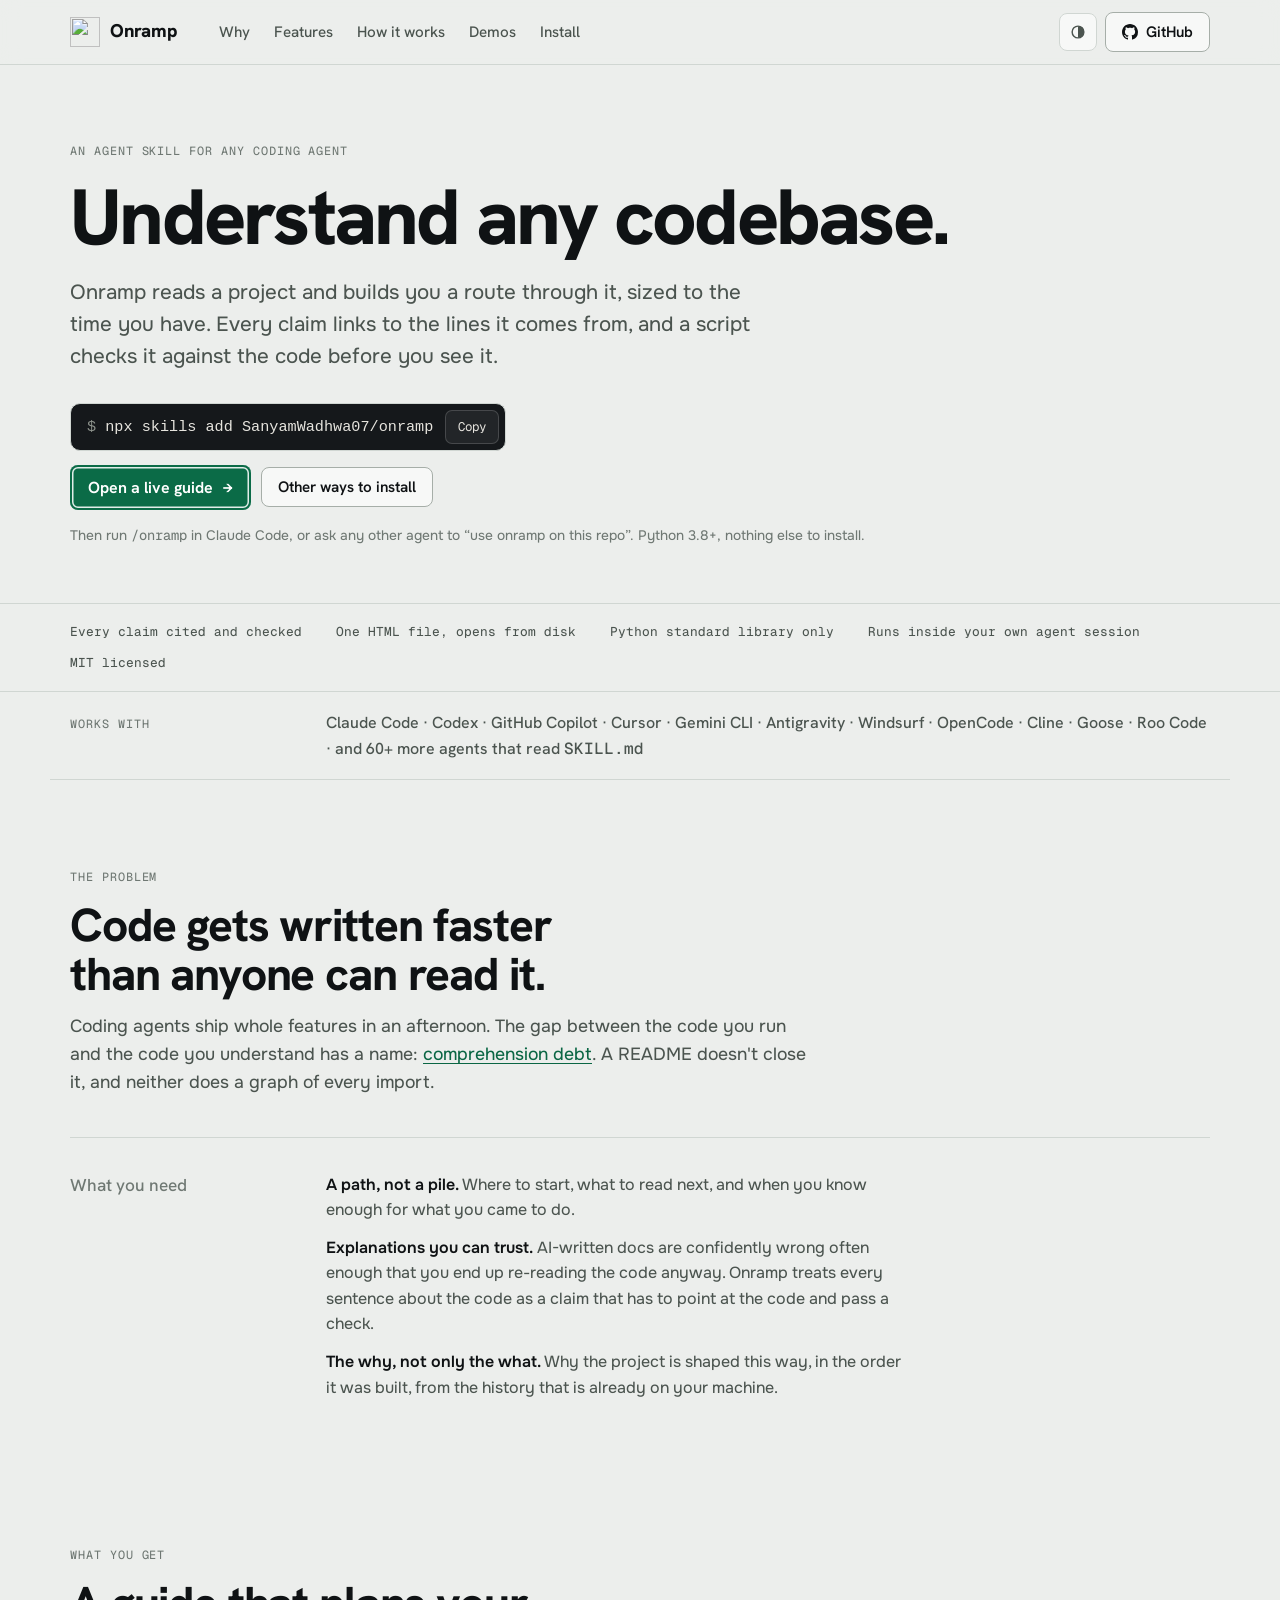
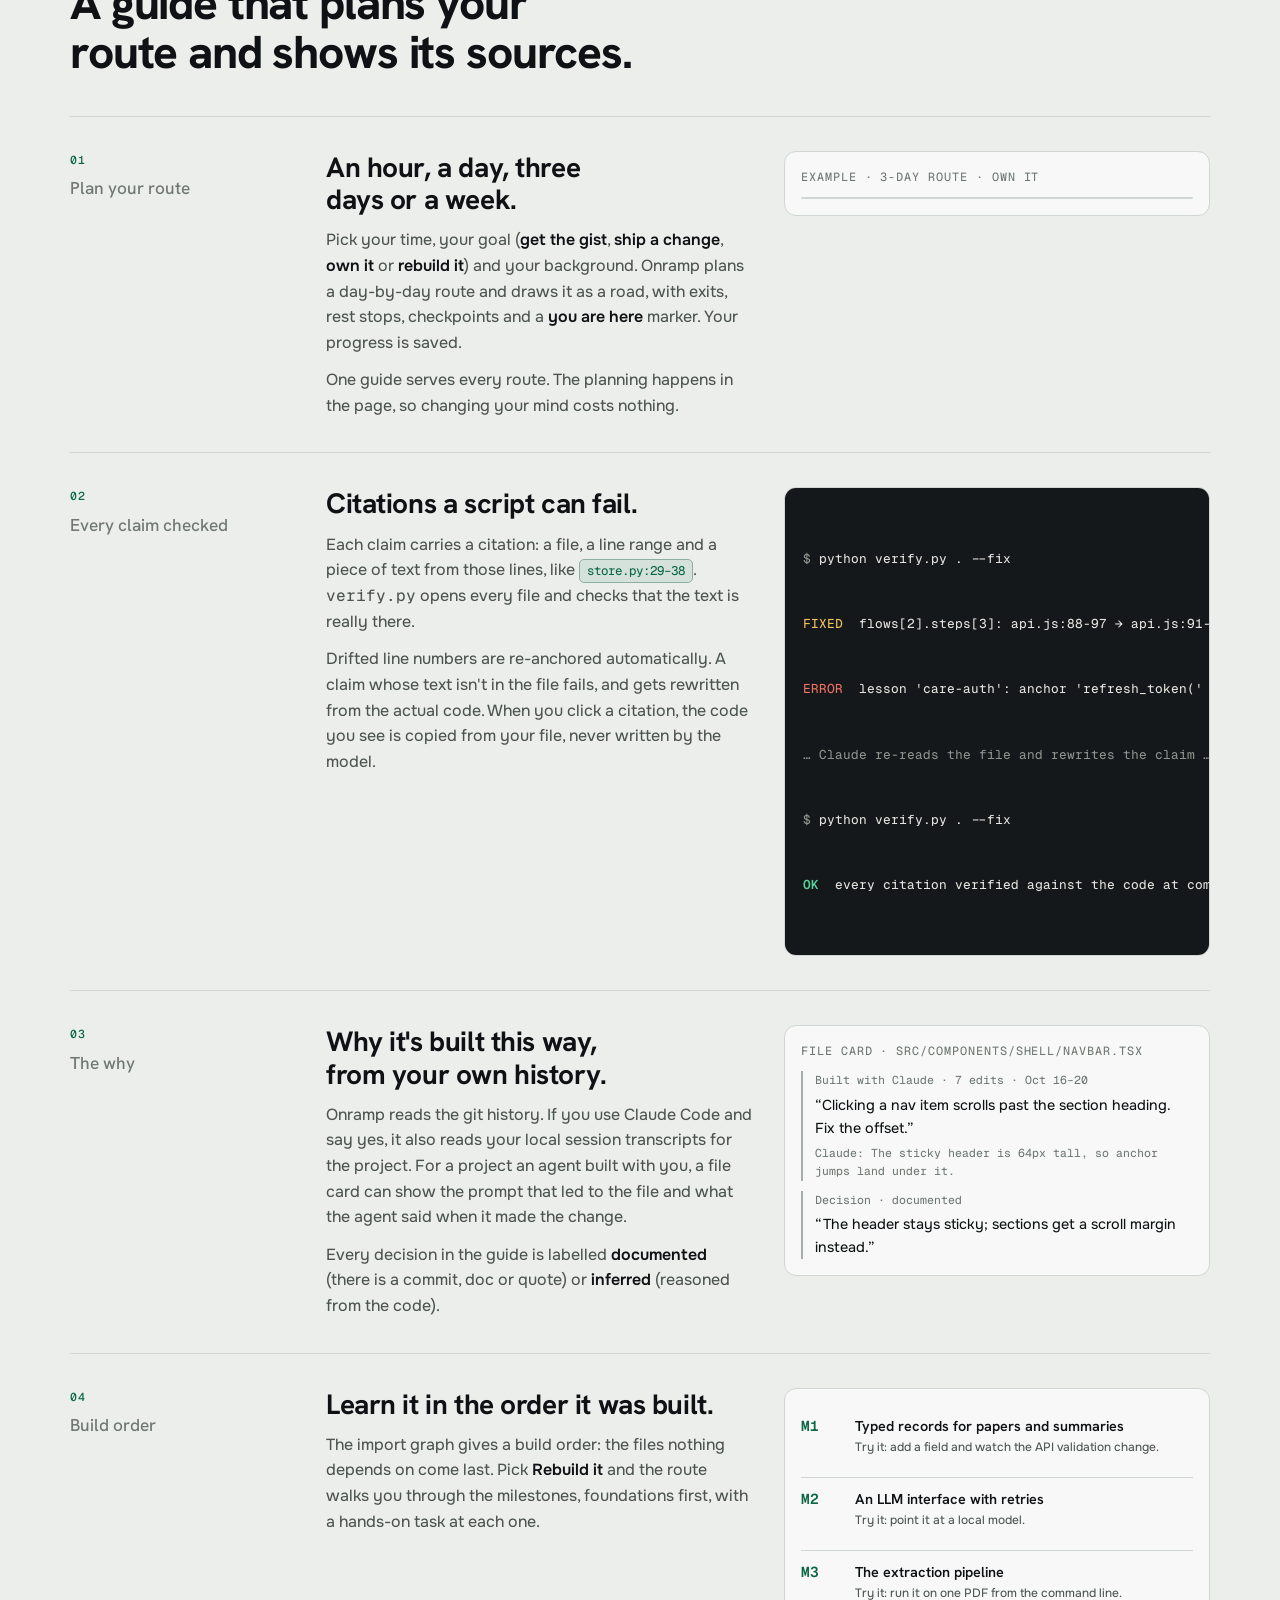
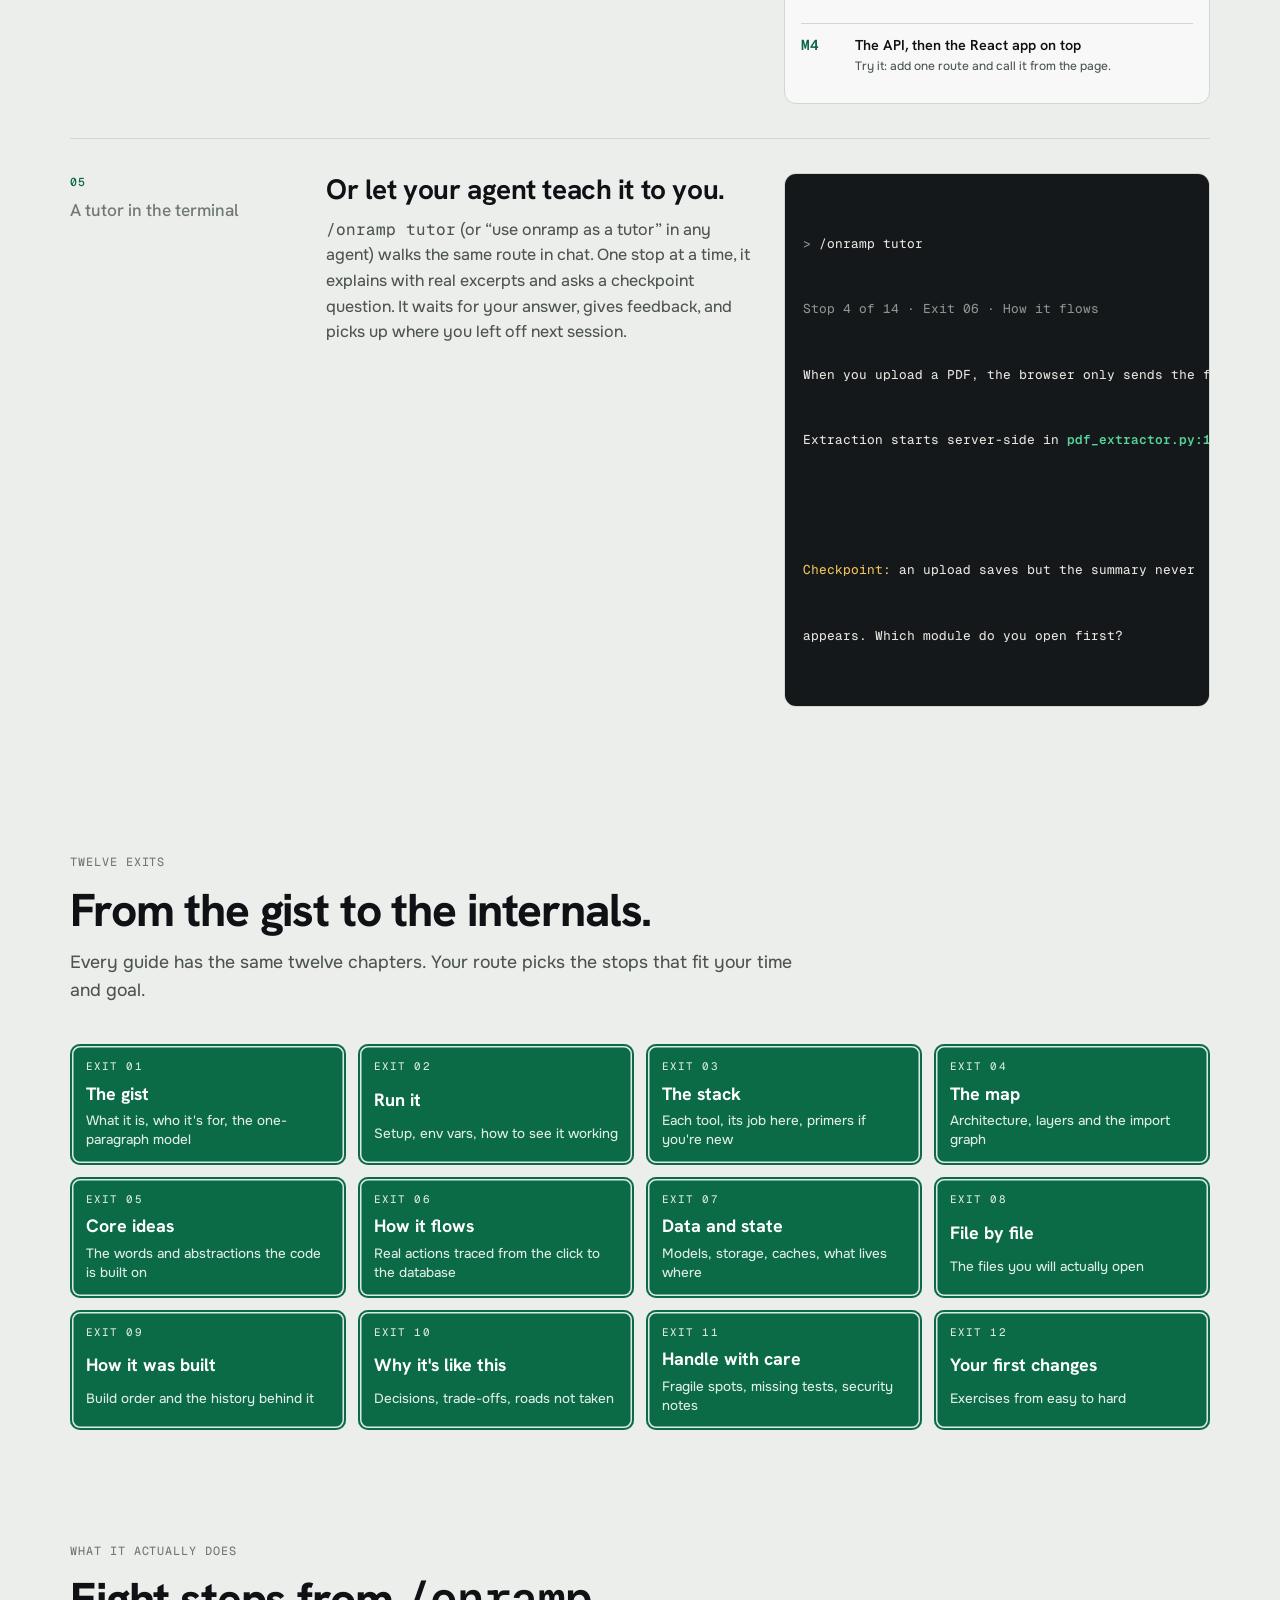
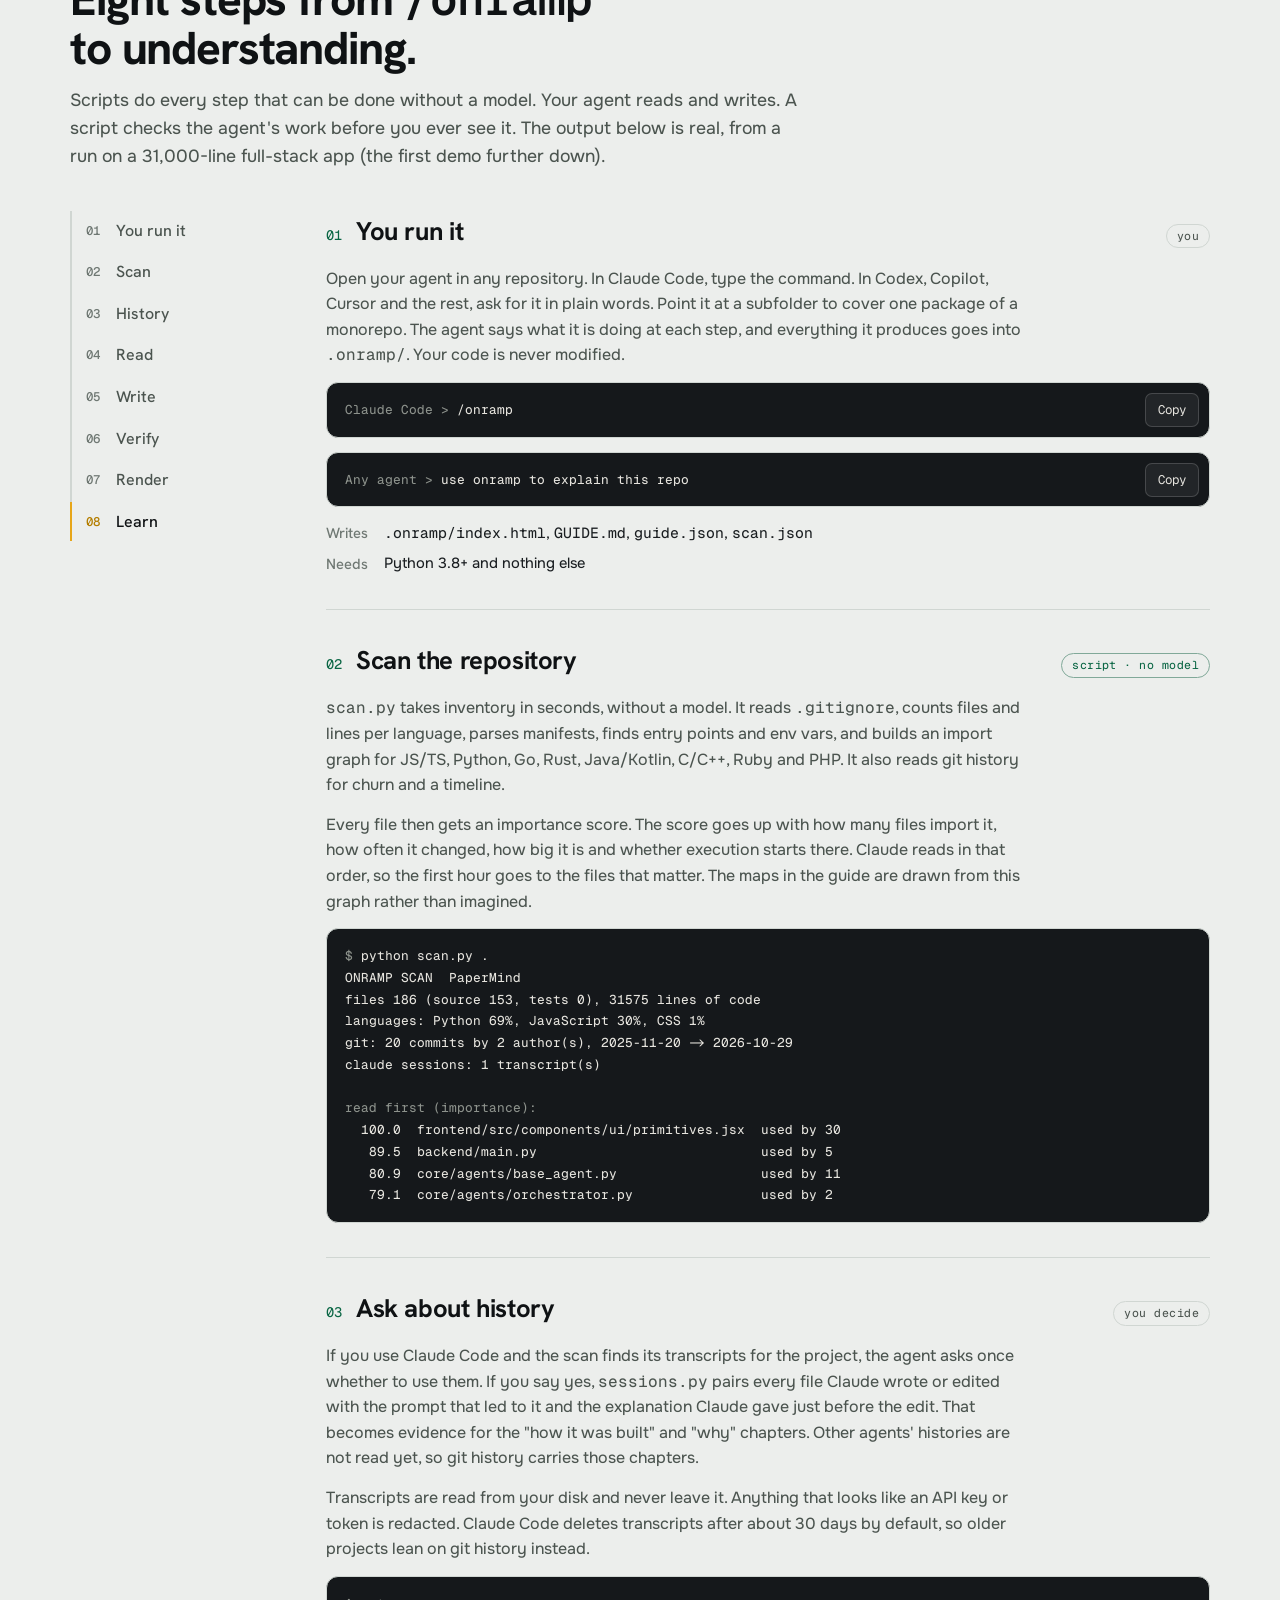
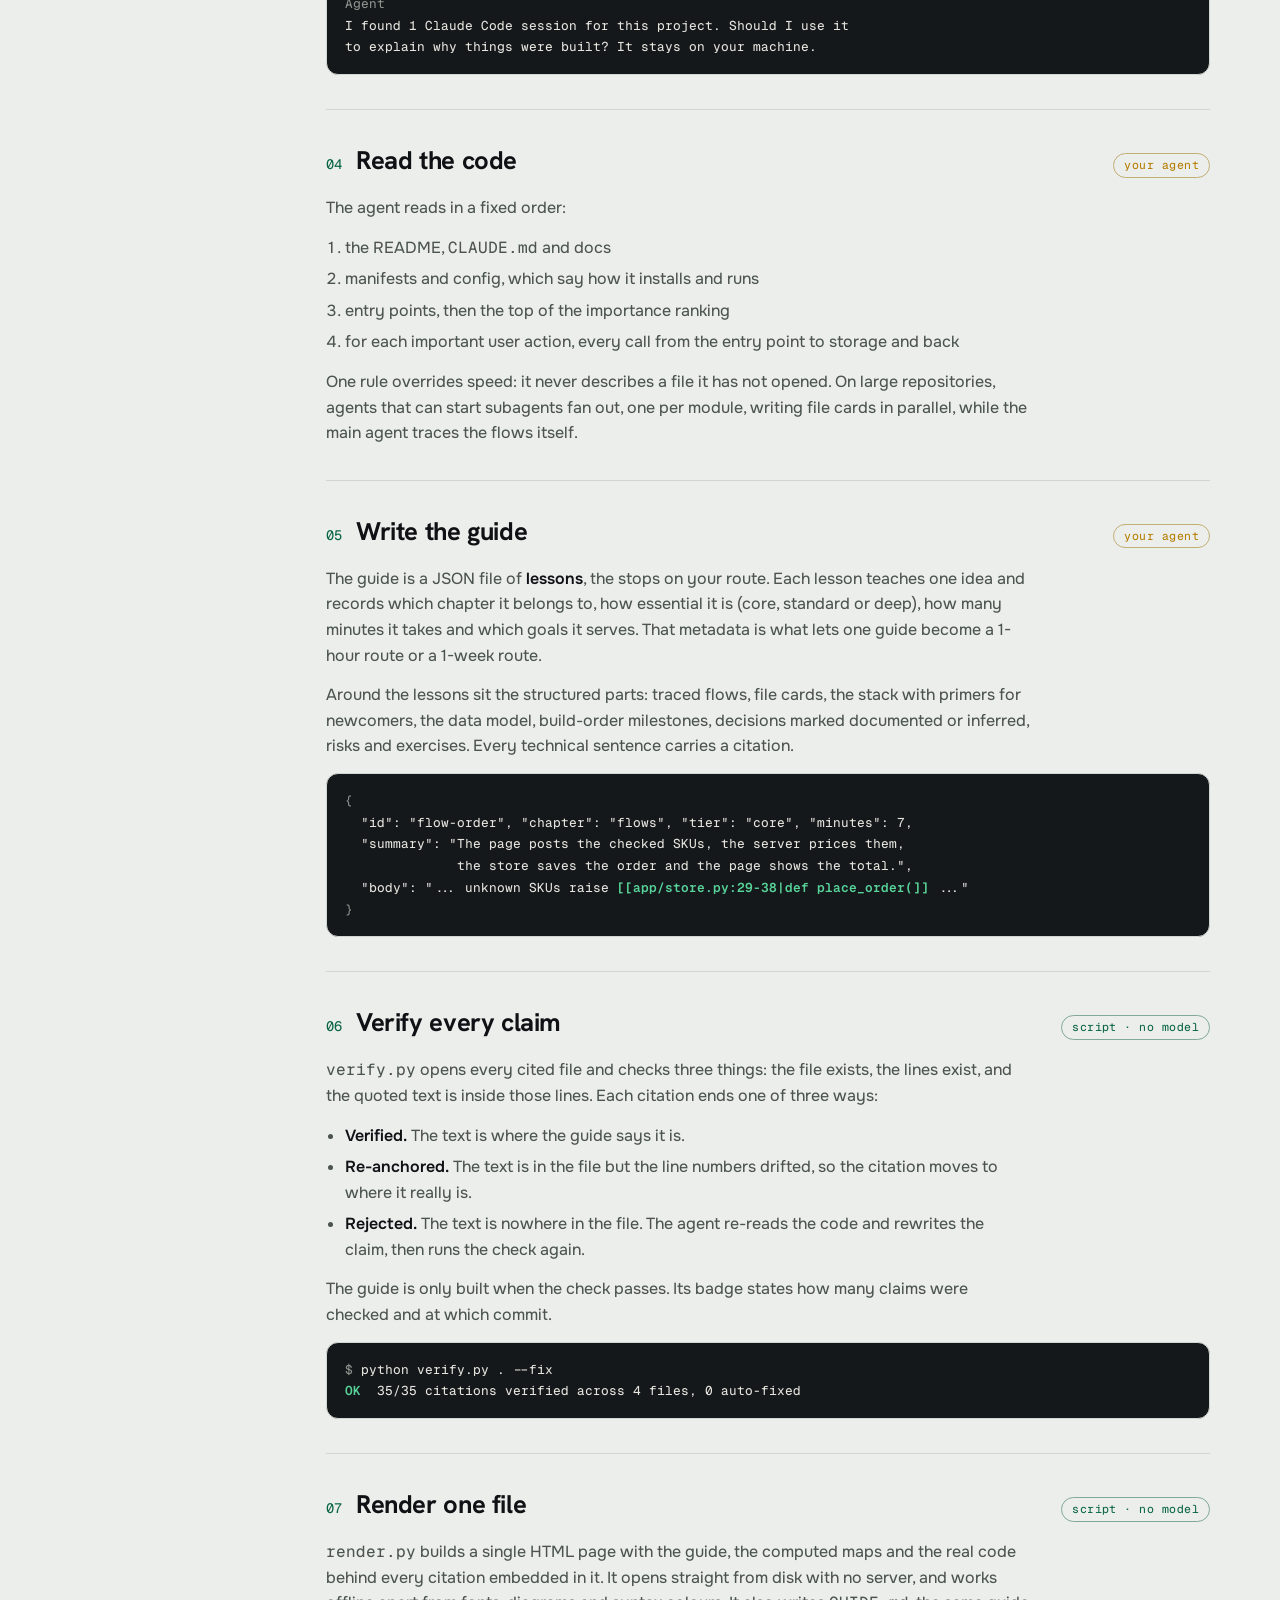
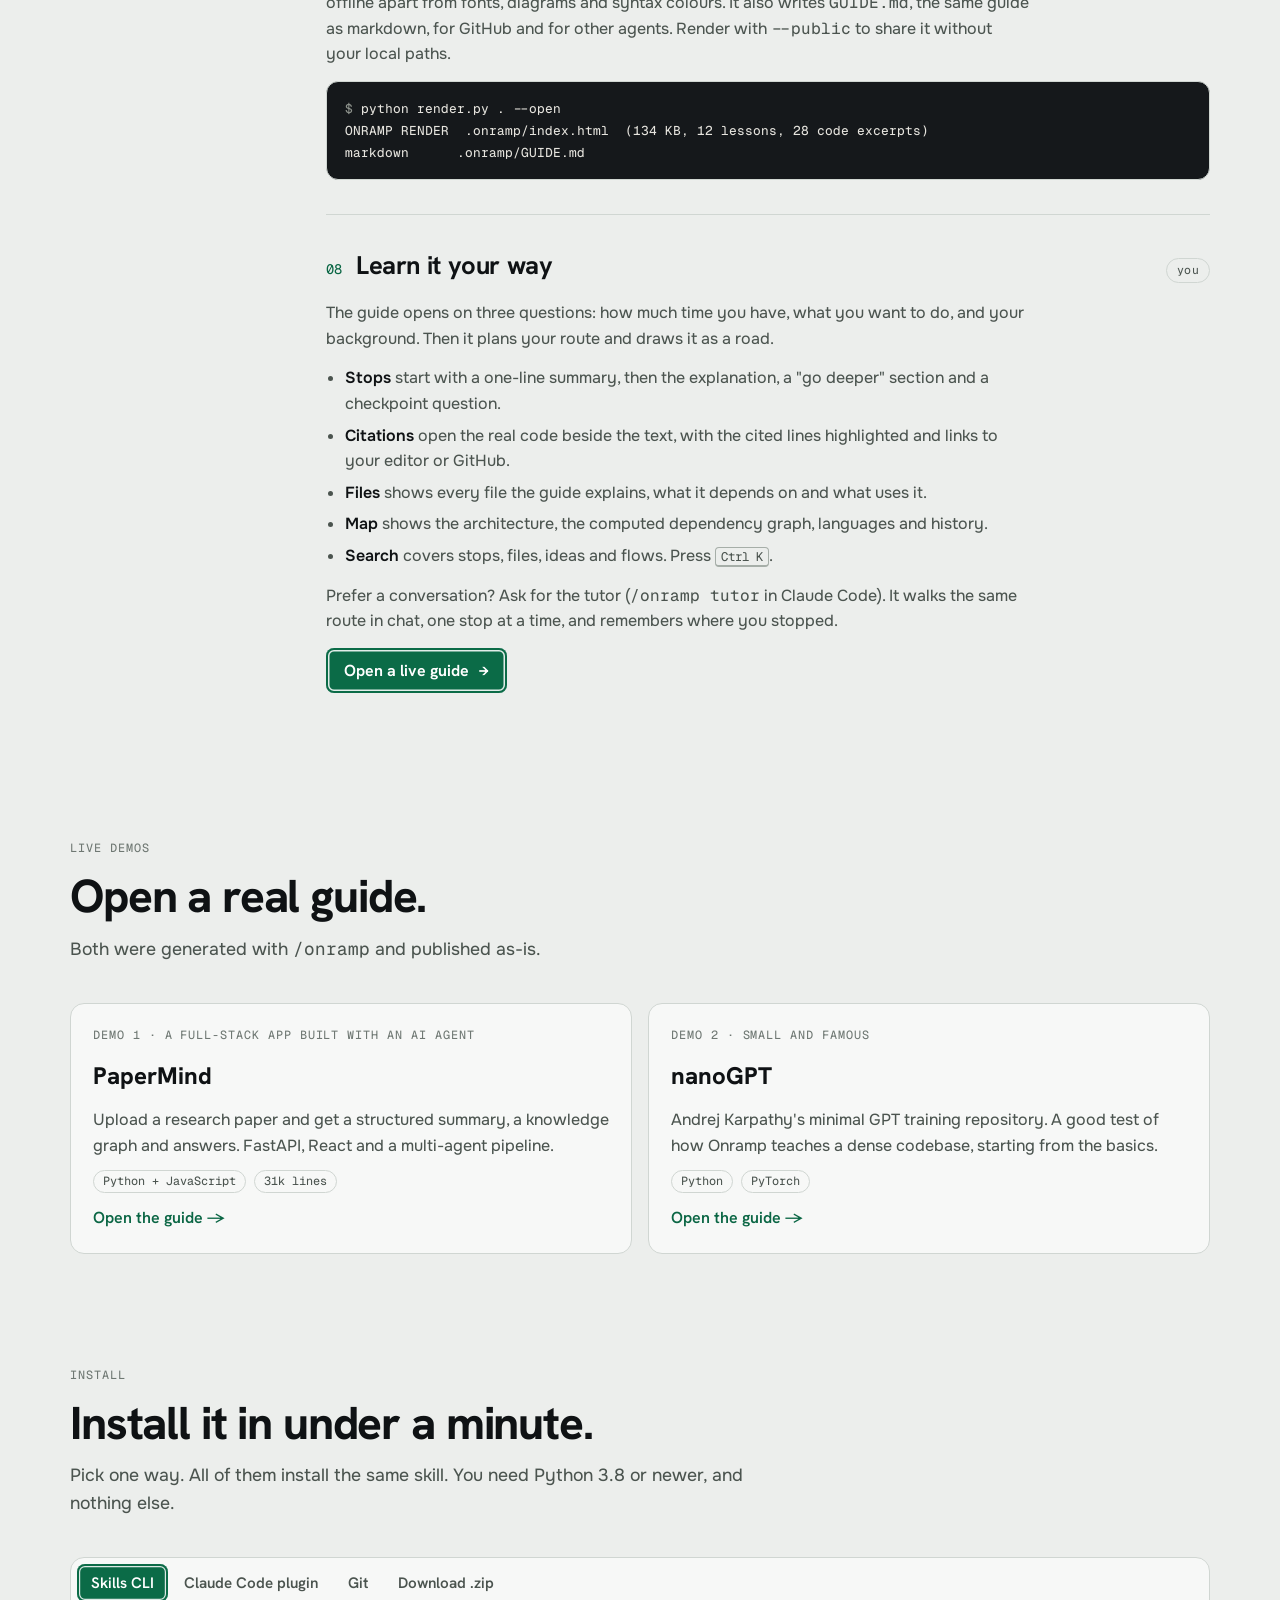
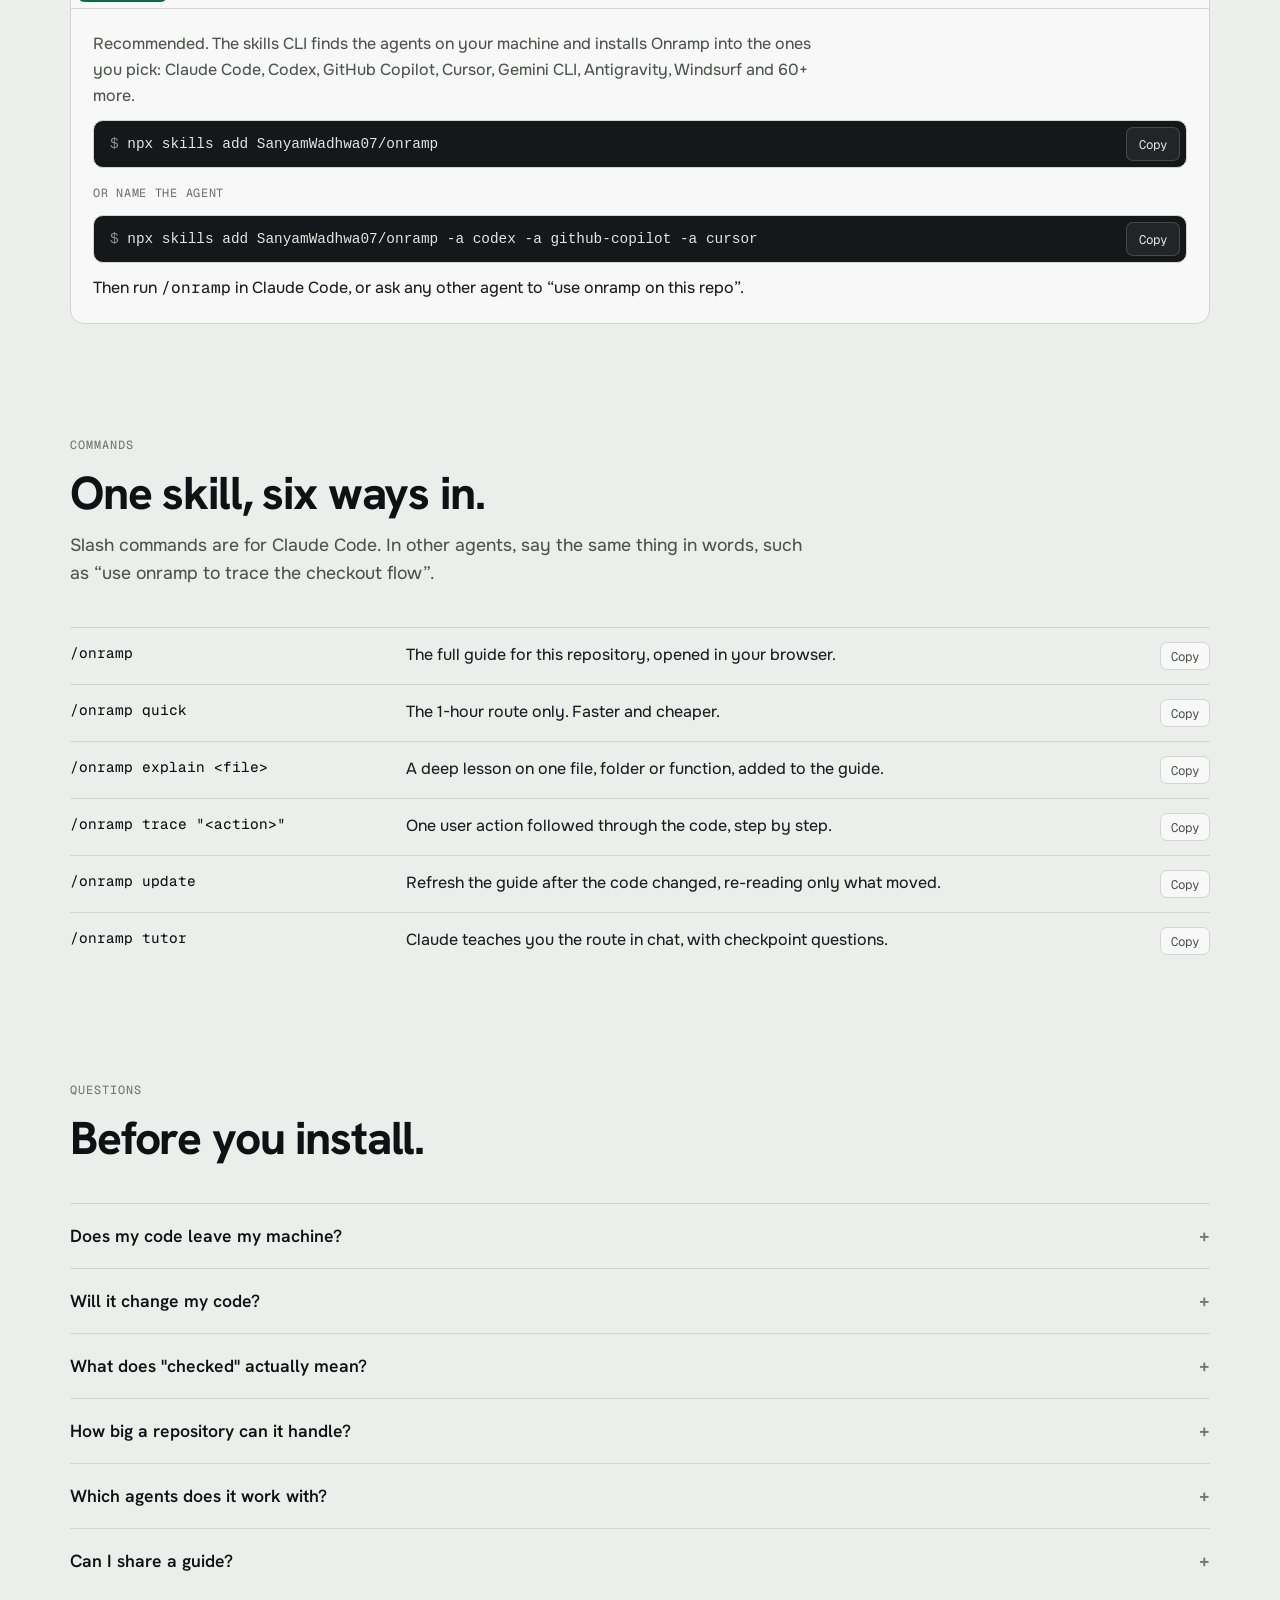
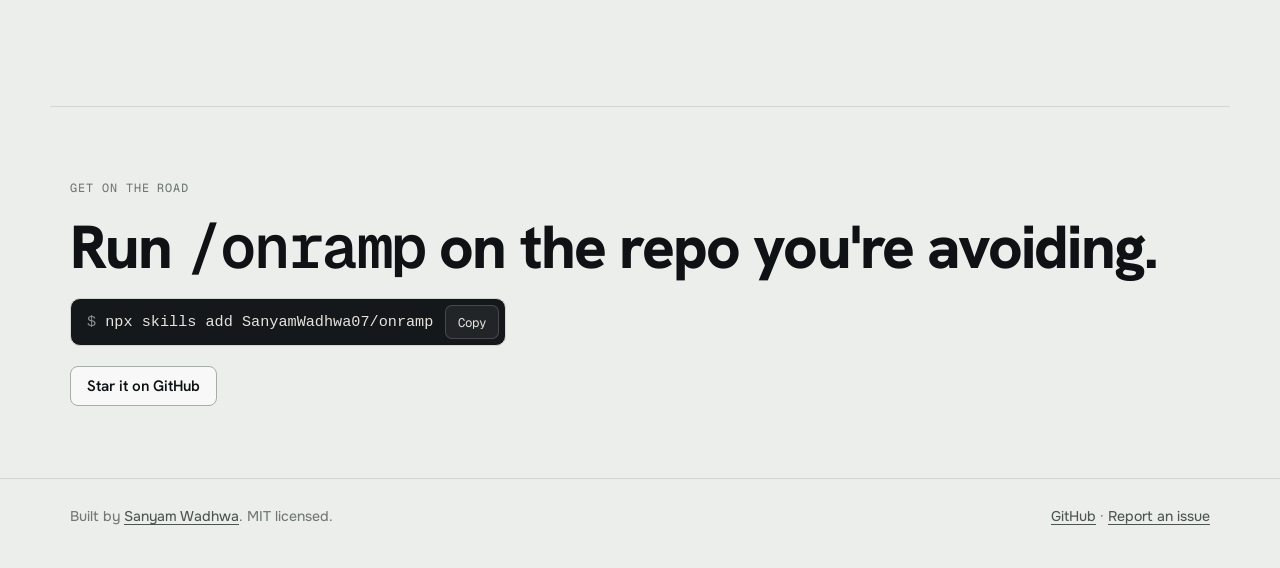
==== docs/index.html @ ff87ce8a "Longer routes add hands-on stops; PaperMind demo - planner adds stops built from the guide itself (r" ====
<!doctype html>
<html lang="en">
<head>
<meta charset="utf-8">
<meta name="viewport" content="width=device-width, initial-scale=1, viewport-fit=cover">
<title>Onramp</title>
<meta name="description" content="An agent skill for Claude Code, Codex, GitHub Copilot, Cursor and 60+ more. It reads any codebase and builds you a route through it, sized to your time. Every claim links to the code and is checked before you see it.">
<meta property="og:title" content="Onramp: understand any codebase">
<meta property="og:description" content="A route through any codebase, sized to the time you have. Every claim is checked against the code.">
<meta property="og:type" content="website">
<meta property="og:url" content="https://onramp-skill.vercel.app/">
<meta property="og:image" content="https://onramp-skill.vercel.app/assets/og.png">
<meta property="og:image:width" content="1200">
<meta property="og:image:height" content="630">
<meta property="og:image:alt" content="Onramp: understand any codebase. A route through the code, sized to your time.">
<meta name="twitter:card" content="summary_large_image">
<meta name="twitter:title" content="Onramp: understand any codebase">
<meta name="twitter:description" content="An agent skill that builds a route through any codebase, sized to your time. Every claim is checked against the code. Works in Claude Code, Codex, Copilot, Cursor and 60+ more.">
<meta name="twitter:image" content="https://onramp-skill.vercel.app/assets/og.png">
<link rel="canonical" href="https://onramp-skill.vercel.app/">
<link rel="icon" href="/assets/logo.svg" type="image/svg+xml">
<link rel="icon" href="/assets/favicon-32.png" type="image/png" sizes="32x32">
<link rel="apple-touch-icon" href="/assets/apple-touch-icon.png">
<meta name="theme-color" content="#0e1012" media="(prefers-color-scheme: dark)">
<meta name="theme-color" content="#eceeec" media="(prefers-color-scheme: light)">
<script>window.va = window.va || function () { (window.vaq = window.vaq || []).push(arguments); };</script>
<script defer src="/_vercel/insights/script.js"></script>
<link rel="preconnect" href="https://fonts.googleapis.com">
<link rel="preconnect" href="https://fonts.gstatic.com" crossorigin>
<link rel="stylesheet" href="https://fonts.googleapis.com/css2?family=Geist+Mono:wght@400;500;600&family=Hanken+Grotesk:wght@400;500;600;700;800&family=Onest:wght@400;500;600&display=swap">
<script>
  try { var t = localStorage.getItem("onramp:theme"); if (t) document.documentElement.setAttribute("data-theme", t); } catch (e) {}
</script>
<style>
/* Onramp site. Concept: highway wayfinding. Asphalt and concrete grounds, sign green for
   direction, lane amber for "you are here". Label column + content rows with hairline rules.
   Type: Hanken Grotesk (display, labels), Onest (text), Geist Mono (commands, numbers). */
:root {
  --bg: #eceeec; --surface: #f7f8f7; --surface-2: #e1e5e2; --border: #d0d6d2; --border-strong: #a6aea8;
  --ink: #0f1214; --text: #1a1e21; --muted: #4b544f; --subtle: #6f7873;
  --sign: #0b6b47; --sign-ink: #ffffff; --accent: #0a6644; --accent-dim: rgba(11, 107, 71, 0.1);
  --lane: #b47e00; --lane-strong: #e7a619; --asphalt: #2b2f33; --asphalt-edge: #43494f;
  --grid-dot: rgba(16, 19, 21, 0.12); --code-bg: #15181b; --code-ink: #e6e4de; --code-muted: #8d928c;
  --font-head: "Hanken Grotesk", "Helvetica Neue", Arial, system-ui, sans-serif;
  --font-body: "Onest", "Segoe UI", system-ui, -apple-system, sans-serif;
  --font-mono: "Geist Mono", "SFMono-Regular", Consolas, "Liberation Mono", monospace;
  --max: 1180px; --label-col: 220px;
  color-scheme: light;
}
@media (prefers-color-scheme: dark) {
  :root:not([data-theme="light"]) {
    --bg: #0e1012; --surface: #14171a; --surface-2: #1b1f23; --border: #23282d; --border-strong: #353c43;
    --ink: #efede7; --text: #dcdad3; --muted: #a3a69f; --subtle: #70756f;
    --sign: #0d7550; --sign-ink: #f4f8f5; --accent: #52c893; --accent-dim: rgba(82, 200, 147, 0.12);
    --lane: #f0b43c; --lane-strong: #f6c24f; --asphalt: #22262a; --asphalt-edge: #31373c;
    --grid-dot: rgba(238, 236, 230, 0.08); --code-bg: #0a0c0d; --code-ink: #e6e4de; --code-muted: #7e837d;
    color-scheme: dark;
  }
}
:root[data-theme="dark"] {
  --bg: #0e1012; --surface: #14171a; --surface-2: #1b1f23; --border: #23282d; --border-strong: #353c43;
  --ink: #efede7; --text: #dcdad3; --muted: #a3a69f; --subtle: #70756f;
  --sign: #0d7550; --sign-ink: #f4f8f5; --accent: #52c893; --accent-dim: rgba(82, 200, 147, 0.12);
  --lane: #f0b43c; --lane-strong: #f6c24f; --asphalt: #22262a; --asphalt-edge: #31373c;
  --grid-dot: rgba(238, 236, 230, 0.08); --code-bg: #0a0c0d; --code-ink: #e6e4de; --code-muted: #7e837d;
  color-scheme: dark;
}
*, *::before, *::after { box-sizing: border-box; }
[hidden] { display: none !important; }
html { -webkit-text-size-adjust: 100%; scroll-behavior: smooth; scroll-padding-top: 80px; }
body { margin: 0; background: var(--bg); color: var(--text); font-family: var(--font-body); font-weight: 440; font-size: 1rem; line-height: 1.6; -webkit-font-smoothing: antialiased; }
a { color: var(--accent); text-underline-offset: 3px; }
:focus-visible { outline: 2px solid var(--lane-strong); outline-offset: 2px; }
h1, h2, h3 { font-family: var(--font-head); color: var(--ink); margin: 0; text-wrap: balance; }
p { margin: 0; }
.wrap { max-width: var(--max); margin: 0 auto; padding-left: max(20px, env(safe-area-inset-left, 0px)); padding-right: max(20px, env(safe-area-inset-right, 0px)); }
.mono { font-family: var(--font-mono); }
.eyebrow { font-family: var(--font-mono); font-size: 0.74rem; letter-spacing: 0.08em; text-transform: uppercase; color: var(--subtle); }

/* nav */
body::before { content: ""; position: fixed; inset: 0 0 auto; height: env(safe-area-inset-top, 0px); background: var(--bg); z-index: 30; }
.nav { position: sticky; top: env(safe-area-inset-top, 0px); z-index: 20; background: color-mix(in srgb, var(--bg) 86%, transparent); backdrop-filter: blur(10px); -webkit-backdrop-filter: blur(10px); border-bottom: 1px solid var(--border); }
.nav .wrap { height: 64px; display: flex; align-items: center; gap: 24px; }
.logo { display: flex; align-items: center; gap: 10px; text-decoration: none; color: var(--ink); font-family: var(--font-head); font-weight: 800; font-size: 1.15rem; letter-spacing: -0.01em; }
.logo img { width: 30px; height: 30px; }
.nav-links { display: flex; gap: 4px; margin-left: 8px; }
.nav-links a { color: var(--muted); text-decoration: none; font-family: var(--font-head); font-weight: 500; font-size: 0.95rem; padding: 6px 10px; border-radius: 6px; }
.nav-links a:hover { color: var(--ink); background: var(--surface-2); }
.nav-right { margin-left: auto; display: flex; gap: 8px; align-items: center; }
.icon-btn { width: 38px; height: 38px; display: grid; place-items: center; border: 1px solid var(--border); border-radius: 8px; background: var(--surface); color: var(--muted); cursor: pointer; }
.icon-btn:hover { color: var(--ink); border-color: var(--border-strong); }
.icon-btn svg { width: 18px; height: 18px; fill: none; stroke: currentColor; stroke-width: 1.6; }
.icon-btn svg .fill { fill: currentColor; stroke: none; }
.btn { display: inline-flex; align-items: center; gap: 8px; height: 40px; padding: 0 16px; border-radius: 8px; border: 1px solid var(--border-strong); background: var(--surface); color: var(--ink); font-family: var(--font-head); font-weight: 600; font-size: 0.95rem; text-decoration: none; cursor: pointer; }
.btn:hover { border-color: var(--ink); }
.sign { display: inline-flex; align-items: center; gap: 10px; background: var(--sign); color: var(--sign-ink); border-radius: 8px; padding: 10px 18px; font-family: var(--font-head); font-weight: 650; font-size: 1rem; box-shadow: inset 0 0 0 2px var(--sign), inset 0 0 0 3.5px rgba(255, 255, 255, 0.88); text-decoration: none; border: 0; cursor: pointer; }
.sign:hover { filter: brightness(1.08); }

/* hero */
.hero { padding-block: 72px 56px; display: grid; grid-template-columns: minmax(0, 1.05fr) minmax(0, 1fr); gap: 56px; align-items: center; }
.hero:has(.planner[hidden]) { grid-template-columns: minmax(0, 1fr); }
.hero h1 { font-weight: 800; font-size: clamp(2.6rem, 6.2vw, 4.9rem); line-height: 0.98; letter-spacing: -0.035em; margin-top: 16px; }
.hero .lede { margin-top: 22px; font-size: clamp(1.08rem, 1.6vw, 1.28rem); color: var(--muted); max-width: 34em; line-height: 1.55; }
.cta { margin-top: 30px; display: grid; grid-template-columns: minmax(0, 1fr); gap: 14px; justify-items: start; }
.cta > * { max-width: 100%; }
.install { display: flex; align-items: center; gap: 12px; background: var(--code-bg); color: var(--code-ink); border-radius: 10px; padding: 6px 6px 6px 16px; font-family: var(--font-mono); font-size: 0.95rem; max-width: 100%; border: 1px solid var(--border); }
.install code { white-space: nowrap; overflow-x: auto; min-width: 0; }
.install .dollar { color: var(--code-muted); user-select: none; }
.copy { height: 34px; padding: 0 12px; border-radius: 7px; border: 1px solid rgba(255, 255, 255, 0.16); background: rgba(255, 255, 255, 0.06); color: var(--code-ink); font-family: var(--font-mono); font-size: 0.78rem; cursor: pointer; white-space: nowrap; }
.copy:hover { background: rgba(255, 255, 255, 0.12); }
.cta-row { display: flex; flex-wrap: wrap; gap: 10px; align-items: center; }
.cta small { color: var(--subtle); font-size: 0.86rem; }

/* planner demo */
.planner { position: relative; border: 1px solid var(--border); border-radius: 16px; background-color: var(--surface); background-image: radial-gradient(var(--grid-dot) 1px, transparent 1px); background-size: 16px 16px; padding: 22px; display: grid; gap: 16px; box-shadow: 0 30px 60px -40px rgba(0, 0, 0, 0.45); }
.planner::before, .planner::after { content: ""; position: absolute; width: 16px; height: 16px; border: 1.5px solid var(--border-strong); }
.planner::before { top: 10px; left: 10px; border-right: 0; border-bottom: 0; }
.planner::after { bottom: 10px; right: 10px; border-left: 0; border-top: 0; }
.planner .q { font-family: var(--font-head); font-weight: 600; color: var(--ink); font-size: 1.02rem; }
.pills { display: flex; flex-wrap: wrap; gap: 6px; }
.pill-btn { border: 1px solid var(--border); background: var(--bg); border-radius: 8px; padding: 7px 12px; font-family: var(--font-head); font-weight: 600; font-size: 0.9rem; color: var(--muted); cursor: pointer; }
.pill-btn:hover { color: var(--ink); border-color: var(--border-strong); }
.pill-btn[aria-pressed="true"] { background: var(--sign); color: var(--sign-ink); border-color: var(--sign); box-shadow: inset 0 0 0 2px var(--sign), inset 0 0 0 3.2px rgba(255, 255, 255, 0.85); }
.route-sum { display: flex; flex-wrap: wrap; gap: 6px 14px; align-items: baseline; }
.route-sum b { font-family: var(--font-head); font-size: 1.3rem; color: var(--ink); }
.route-sum span { font-family: var(--font-mono); font-size: 0.78rem; color: var(--muted); }
.mini-road { position: relative; display: grid; grid-template-columns: 54px minmax(0, 1fr); }
.mini-road svg { grid-column: 1; grid-row: 1 / span 40; width: 54px; height: 100%; overflow: visible; }
.mini-stops { grid-column: 2; list-style: none; margin: 0; padding: 0; display: grid; gap: 8px; }
.mini-stops li { display: grid; grid-template-columns: auto minmax(0, 1fr) auto; gap: 10px; align-items: center; min-height: 34px; padding: 6px 10px; border-radius: 8px; background: var(--bg); border: 1px solid var(--border); animation: rise 0.35s ease both; }
.mini-stops li.day { background: var(--sign); color: var(--sign-ink); border-color: var(--sign); box-shadow: inset 0 0 0 2px var(--sign), inset 0 0 0 3.2px rgba(255, 255, 255, 0.85); font-family: var(--font-head); font-weight: 650; font-size: 0.86rem; grid-template-columns: minmax(0, 1fr) auto; }
.mini-stops li.day em { font-style: normal; font-family: var(--font-mono); font-size: 0.7rem; opacity: 0.85; }
.mini-stops li.more { background: transparent; border-style: dashed; color: var(--subtle); font-size: 0.84rem; grid-template-columns: 1fr; }
.mini-stops .x { font-family: var(--font-mono); font-size: 0.66rem; background: var(--sign); color: var(--sign-ink); border-radius: 4px; padding: 1px 5px; letter-spacing: 0.04em; }
.mini-stops .t { font-family: var(--font-head); font-weight: 600; font-size: 0.9rem; color: var(--ink); white-space: nowrap; overflow: hidden; text-overflow: ellipsis; }
.mini-stops .m { font-family: var(--font-mono); font-size: 0.72rem; color: var(--subtle); }
.mini-stops li.here { border-color: var(--lane-strong); box-shadow: 0 0 0 3px rgba(231, 166, 25, 0.18); }
@keyframes rise { from { transform: translateY(6px); } to { transform: none; } }
.planner .foot { display: flex; justify-content: space-between; gap: 10px; flex-wrap: wrap; font-size: 0.82rem; color: var(--subtle); }

/* strip */
.strip { border-block: 1px solid var(--border); }
.strip .wrap { display: flex; flex-wrap: wrap; gap: 10px 34px; padding-block: 18px; font-family: var(--font-mono); font-size: 0.8rem; color: var(--muted); }

/* rows */
section.block { padding-block: 88px 24px; }
.block-head { display: grid; gap: 14px; max-width: 46rem; margin-bottom: 40px; }
.block-head h2 { font-weight: 750; font-size: clamp(1.9rem, 3.6vw, 2.9rem); line-height: 1.05; letter-spacing: -0.025em; }
.block-head p { font-size: 1.1rem; color: var(--muted); }
.row { display: grid; grid-template-columns: var(--label-col) minmax(0, 1fr); gap: 36px; padding-block: 34px; border-top: 1px solid var(--border); }
.row .label { font-family: var(--font-head); font-weight: 500; font-size: 1.08rem; color: var(--subtle); }
.row .label b { display: block; font-family: var(--font-mono); font-weight: 500; font-size: 0.72rem; color: var(--accent); letter-spacing: 0.08em; margin-bottom: 6px; }
.row .content { min-width: 0; display: grid; grid-template-columns: minmax(0, 1fr) minmax(0, 1fr); gap: 32px; align-items: start; }
.row .content.single { grid-template-columns: minmax(0, 1fr); }
.row h3 { font-weight: 700; font-size: clamp(1.35rem, 2.2vw, 1.75rem); line-height: 1.15; letter-spacing: -0.015em; }
.row .text { display: grid; gap: 12px; }
.row .text p { color: var(--muted); max-width: 36em; }
.row .text p strong { color: var(--ink); font-weight: 600; }

/* feature visuals */
.vis { border: 1px solid var(--border); border-radius: 12px; background: var(--surface); padding: 16px; display: grid; gap: 10px; min-width: 0; }
.term { background: var(--code-bg); color: var(--code-ink); border-radius: 12px; padding: 16px 18px; min-width: 0; font-family: var(--font-mono); font-size: 0.8rem; line-height: 1.7; overflow-x: auto; border: 1px solid var(--border); }
.term .c { color: var(--code-muted); }
.term .ok { color: #57d39a; font-weight: 600; }
.term .fix { color: #f2c35b; }
.term .err { color: #f07164; }
.chip { display: inline-flex; font-family: var(--font-mono); font-size: 0.78rem; padding: 1px 7px; border-radius: 5px; border: 1px solid color-mix(in srgb, var(--accent) 35%, var(--border)); background: var(--accent-dim); color: var(--accent); }
.days-mini { display: grid; border: 1px solid var(--border); border-radius: 10px; overflow: hidden; }
.days-mini div { display: grid; grid-template-columns: 70px minmax(0, 1fr) auto; gap: 12px; padding: 10px 14px; border-top: 1px solid var(--border); font-size: 0.9rem; background: var(--surface); }
.days-mini div:first-child { border-top: 0; }
.days-mini .d { font-family: var(--font-mono); font-size: 0.74rem; color: var(--subtle); text-transform: uppercase; padding-top: 2px; }
.days-mini .t { font-family: var(--font-head); font-weight: 600; color: var(--ink); }
.days-mini .m { font-family: var(--font-mono); font-size: 0.74rem; color: var(--muted); }
.quote { border-left: 2px solid var(--border-strong); padding-left: 12px; display: grid; gap: 4px; font-size: 0.9rem; }
.quote q { color: var(--ink); }
.quote small { font-family: var(--font-mono); font-size: 0.72rem; color: var(--subtle); }
.ms { display: grid; grid-template-columns: 44px minmax(0, 1fr); gap: 10px; padding: 10px 0; border-top: 1px solid var(--border); font-size: 0.9rem; }
.ms:first-child { border-top: 0; }
.ms b { font-family: var(--font-mono); color: var(--accent); font-weight: 600; }
.ms span { color: var(--ink); font-family: var(--font-head); font-weight: 600; }
.ms small { display: block; color: var(--muted); font-family: var(--font-body); font-weight: 440; }

/* exits */
.exits { display: grid; grid-template-columns: repeat(auto-fill, minmax(230px, 1fr)); gap: 12px; }
.exit { background: var(--sign); color: var(--sign-ink); border-radius: 10px; padding: 14px 16px 15px; box-shadow: inset 0 0 0 2px var(--sign), inset 0 0 0 3.5px rgba(255, 255, 255, 0.85); display: grid; gap: 4px; }
.exit small { font-family: var(--font-mono); font-size: 0.68rem; letter-spacing: 0.1em; opacity: 0.85; }
.exit b { font-family: var(--font-head); font-weight: 700; font-size: 1.12rem; }
.exit span { font-size: 0.84rem; opacity: 0.88; line-height: 1.4; }


/* walkthrough */
.walk { display: grid; grid-template-columns: 220px minmax(0, 1fr); gap: 36px; align-items: start; }
.walk-nav { position: sticky; top: 96px; display: grid; gap: 2px; border-left: 2px solid var(--border); }
.walk-nav a { display: grid; grid-template-columns: 30px 1fr; padding: 7px 0 7px 14px; margin-left: -2px; border-left: 2px solid transparent; color: var(--muted); text-decoration: none; font-family: var(--font-head); font-weight: 500; }
.walk-nav a b { font-family: var(--font-mono); font-weight: 500; font-size: 0.78rem; color: var(--subtle); padding-top: 3px; }
.walk-nav a:hover { color: var(--ink); }
.walk-nav a.on { color: var(--ink); border-left-color: var(--lane-strong); }
.walk-nav a.on b { color: var(--lane); }
.walk-steps { display: grid; min-width: 0; }
.walk-step { display: grid; gap: 14px; padding-block: 30px 34px; border-top: 1px solid var(--border); scroll-margin-top: 90px; min-width: 0; }
.walk-step:first-child { border-top: 0; padding-top: 0; }
.walk-step header { display: flex; flex-wrap: wrap; align-items: baseline; gap: 6px 14px; }
.walk-step header .no { font-family: var(--font-mono); font-size: 0.86rem; color: var(--accent); }
.walk-step header h3 { font-weight: 700; font-size: clamp(1.3rem, 2vw, 1.6rem); letter-spacing: -0.015em; }
.walk-step header .who { margin-left: auto; font-family: var(--font-mono); font-size: 0.72rem; letter-spacing: 0.04em; color: var(--muted); border: 1px solid var(--border); border-radius: 999px; padding: 2px 10px; white-space: nowrap; }
.walk-step header .who.script { color: var(--accent); border-color: color-mix(in srgb, var(--accent) 40%, var(--border)); }
.walk-step header .who.claude { color: var(--lane); border-color: color-mix(in srgb, var(--lane) 45%, var(--border)); }
.walk-step > p { color: var(--muted); max-width: 44em; }
.walk-step > p strong { color: var(--ink); font-weight: 600; }
.steps-list { margin: 0; padding-left: 1.2em; display: grid; gap: 6px; color: var(--muted); max-width: 44em; }
.steps-list strong { color: var(--ink); font-weight: 600; }
.facts { display: grid; grid-template-columns: auto minmax(0, 1fr); gap: 6px 16px; margin: 0; font-size: 0.92rem; }
.facts dt { color: var(--subtle); font-family: var(--font-head); font-weight: 500; }
.facts dd { margin: 0; color: var(--text); }
kbd { font-family: var(--font-mono); font-size: 0.78em; border: 1px solid var(--border-strong); border-bottom-width: 2px; border-radius: 4px; padding: 0 5px; }
.term { position: relative; white-space: pre; }
.term .copy { position: absolute; top: 10px; right: 10px; }
.cmds .copy { height: 28px; padding: 0 10px; border-color: var(--border); background: var(--surface); color: var(--muted); }
.cmds .copy:hover { color: var(--ink); background: var(--surface-2); }
.cmds td.c-copy { width: 1%; padding-left: 16px; text-align: right; }

/* works with */
.works { display: grid; grid-template-columns: var(--label-col) minmax(0, 1fr); gap: 36px; padding-block: 18px; border-bottom: 1px solid var(--border); align-items: baseline; }
.works p { color: var(--muted); font-family: var(--font-head); font-weight: 500; }
@media (max-width: 960px) { .works { grid-template-columns: minmax(0, 1fr); gap: 6px; } }

/* install */
.install-box { border: 1px solid var(--border); border-radius: 14px; background: var(--surface); overflow: hidden; }
.tabs { display: flex; gap: 2px; padding: 6px; border-bottom: 1px solid var(--border); overflow-x: auto; scrollbar-width: none; }
.tabs button { flex: none; height: 38px; padding: 0 14px; border: 0; border-radius: 8px; background: transparent; color: var(--muted); font-family: var(--font-head); font-weight: 600; font-size: 0.95rem; cursor: pointer; }
.tabs button:hover { color: var(--ink); background: var(--surface-2); }
.tabs button[aria-selected="true"] { background: var(--sign); color: var(--sign-ink); box-shadow: inset 0 0 0 2px var(--sign), inset 0 0 0 3.2px rgba(255, 255, 255, 0.85); }
.pane { padding: 22px; display: grid; gap: 12px; }
.pane > p { color: var(--muted); max-width: 46em; }
.pane .os { font-family: var(--font-mono); font-size: 0.74rem; letter-spacing: 0.06em; text-transform: uppercase; color: var(--subtle); margin-top: 4px; }
.pane .then { color: var(--text); }
.line { display: flex; align-items: center; gap: 12px; background: var(--code-bg); color: var(--code-ink); border-radius: 10px; padding: 6px 6px 6px 16px; font-family: var(--font-mono); font-size: 0.9rem; border: 1px solid var(--border); min-width: 0; }
.line code { flex: 1; min-width: 0; overflow-x: auto; white-space: nowrap; scrollbar-width: thin; }
.line .dollar { color: var(--code-muted); user-select: none; }

/* demos */
.demos { display: grid; grid-template-columns: repeat(2, minmax(0, 1fr)); gap: 16px; }
.demo { display: grid; gap: 12px; text-decoration: none; color: inherit; border: 1px solid var(--border); border-radius: 14px; background: var(--surface); padding: 22px; transition: border-color 0.15s, transform 0.15s; }
.demo:hover { border-color: var(--border-strong); transform: translateY(-2px); }
.demo h3 { font-size: 1.5rem; font-weight: 750; }
.demo p { color: var(--muted); }
.demo .stats { display: flex; flex-wrap: wrap; gap: 8px; }
.demo .stats span { font-family: var(--font-mono); font-size: 0.74rem; color: var(--muted); border: 1px solid var(--border); border-radius: 999px; padding: 1px 9px; }
.demo .go { font-family: var(--font-head); font-weight: 600; color: var(--accent); }

/* commands + faq */
.cmds { width: 100%; border-collapse: collapse; }
.cmds td { padding: 14px 0; border-top: 1px solid var(--border); vertical-align: top; }
.cmds td:first-child { font-family: var(--font-mono); font-size: 0.9rem; color: var(--ink); white-space: nowrap; padding-right: 28px; }
.cmds td:last-child { color: var(--muted); }
.faq { display: grid; }
.faq details { border-top: 1px solid var(--border); }
.faq summary { cursor: pointer; list-style: none; padding: 18px 0; font-family: var(--font-head); font-weight: 600; font-size: 1.1rem; color: var(--ink); display: flex; justify-content: space-between; gap: 16px; }
.faq summary::after { content: "+"; font-family: var(--font-mono); color: var(--subtle); }
.faq details[open] summary::after { content: "\2212"; }
.faq details p { color: var(--muted); padding-bottom: 18px; max-width: 46em; }

/* final */
.final { margin-top: 88px; padding-block: 72px; border-top: 1px solid var(--border); display: grid; grid-template-columns: minmax(0, 1fr); gap: 20px; justify-items: start; }
.final > * { max-width: 100%; }
.final h2 { font-weight: 800; font-size: clamp(2.2rem, 5vw, 3.8rem); line-height: 1; letter-spacing: -0.03em; }
footer { border-top: 1px solid var(--border); }
footer .wrap { display: flex; flex-wrap: wrap; justify-content: space-between; gap: 12px; padding-block: 26px 40px; font-size: 0.88rem; color: var(--subtle); }
footer a { color: var(--muted); }

@media (max-width: 960px) {
  .walk { grid-template-columns: minmax(0, 1fr); gap: 8px; }
  .walk-nav { top: 64px; z-index: 5; display: flex; overflow-x: auto; gap: 4px; border-left: 0; border-bottom: 1px solid var(--border); background: var(--bg); padding-block: 8px; margin-inline: -4px; scrollbar-width: none; }
  .walk-nav a { grid-template-columns: auto auto; gap: 6px; border-left: 0; margin: 0; padding: 6px 10px; border-radius: 6px; white-space: nowrap; }
  .walk-nav a.on { background: var(--surface-2); }
  .hero { grid-template-columns: minmax(0, 1fr); padding-top: 44px; gap: 40px; }
  .row { grid-template-columns: minmax(0, 1fr); gap: 16px; }
  .row .content { grid-template-columns: minmax(0, 1fr); }
  .demos { grid-template-columns: minmax(0, 1fr); }
  .nav-links { display: none; }
}
@media (max-width: 560px) {
  .cmds td:first-child { white-space: normal; word-break: break-word; }
  .nav .btn span { display: none; }
}
@media (prefers-reduced-motion: reduce) { *, *::before, *::after { animation: none !important; transition: none !important; } html { scroll-behavior: auto; } }
</style>
</head>
<body>
<header class="nav">
  <div class="wrap">
    <a class="logo" href="#top"><img src="/assets/logo.svg" alt="">Onramp</a>
    <nav class="nav-links" aria-label="Sections">
      <a href="#why">Why</a>
      <a href="#features">Features</a>
      <a href="#how">How it works</a>
      <a href="#demos">Demos</a>
      <a href="#install">Install</a>
    </nav>
    <div class="nav-right">
      <button class="icon-btn" id="theme" type="button" aria-label="Switch light or dark theme"><svg viewBox="0 0 20 20" aria-hidden="true"><circle cx="10" cy="10" r="6.5"/><path class="fill" d="M10 3.5a6.5 6.5 0 0 1 0 13z"/></svg></button>
      <a class="btn" href="https://github.com/SanyamWadhwa07/onramp"><svg viewBox="0 0 16 16" width="16" height="16" aria-hidden="true" fill="currentColor"><path d="M8 0C3.58 0 0 3.58 0 8c0 3.54 2.29 6.53 5.47 7.59.4.07.55-.17.55-.38 0-.19-.01-.82-.01-1.49-2.01.37-2.53-.49-2.69-.94-.09-.23-.48-.94-.82-1.13-.28-.15-.68-.52-.01-.53.63-.01 1.08.58 1.23.82.72 1.21 1.87.87 2.33.66.07-.52.28-.87.51-1.07-1.78-.2-3.64-.89-3.64-3.95 0-.87.31-1.59.82-2.15-.08-.2-.36-1.02.08-2.12 0 0 .67-.21 2.2.82.64-.18 1.32-.27 2-.27.68 0 1.36.09 2 .27 1.53-1.04 2.2-.82 2.2-.82.44 1.1.16 1.92.08 2.12.51.56.82 1.27.82 2.15 0 3.07-1.87 3.75-3.65 3.95.29.25.54.73.54 1.48 0 1.07-.01 1.93-.01 2.2 0 .21.15.46.55.38A8.013 8.013 0 0016 8c0-4.42-3.58-8-8-8z"/></svg><span>GitHub</span></a>
    </div>
  </div>
</header>

<main id="top">
  <div class="wrap hero">
    <div>
      <span class="eyebrow">An agent skill for any coding agent</span>
      <h1>Understand any codebase.</h1>
      <p class="lede">Onramp reads a project and builds you a route through it, sized to the time you have. Every claim links to the lines it comes from, and a script checks it against the code before you see it.</p>
      <div class="cta">
        <div class="install"><code><span class="dollar">$ </span><span id="cmd">npx skills add SanyamWadhwa07/onramp</span></code><button class="copy" type="button" data-copy="npx skills add SanyamWadhwa07/onramp">Copy</button></div>
        <div class="cta-row">
          <a class="sign" href="/demo/papermind">Open a live guide <span class="mono">&rarr;</span></a>
          <a class="btn" href="#install">Other ways to install</a>
        </div>
        <small>Then run <span class="mono">/onramp</span> in Claude Code, or ask any other agent to &ldquo;use onramp on this repo&rdquo;. Python 3.8+, nothing else to install.</small>
      </div>
    </div>

    <div class="planner" aria-label="Example: plan a route through a real codebase">
      <span class="eyebrow">Example route &middot; <span id="demo-name">a real codebase</span></span>
      <p class="q">How much time do you have?</p>
      <div class="pills" id="times" role="group" aria-label="Time">
        <button type="button" class="pill-btn" data-t="h1" aria-pressed="false">1 hour</button>
        <button type="button" class="pill-btn" data-t="d1" aria-pressed="true">1 day</button>
        <button type="button" class="pill-btn" data-t="d3" aria-pressed="false">3 days</button>
        <button type="button" class="pill-btn" data-t="w1" aria-pressed="false">1 week</button>
      </div>
      <div class="route-sum" id="route-sum"></div>
      <div class="mini-road"><svg id="mini-svg" aria-hidden="true"></svg><ol class="mini-stops" id="mini-stops"></ol></div>
      <div class="foot"><span>The real planner also asks your goal and background.</span><a href="/demo/papermind">Try it &rarr;</a></div>
    </div>
  </div>

  <div class="strip"><div class="wrap">
    <span>Every claim cited and checked</span><span>One HTML file, opens from disk</span><span>Python standard library only</span><span>Runs inside your own agent session</span><span>MIT licensed</span>
  </div></div>

  <div class="wrap works">
    <span class="eyebrow">Works with</span>
    <p>Claude Code &middot; Codex &middot; GitHub Copilot &middot; Cursor &middot; Gemini CLI &middot; Antigravity &middot; Windsurf &middot; OpenCode &middot; Cline &middot; Goose &middot; Roo Code &middot; and 60+ more agents that read <span class="mono">SKILL.md</span></p>
  </div>

  <section class="wrap block" id="why">
    <div class="block-head">
      <span class="eyebrow">The problem</span>
      <h2>Code gets written faster than anyone can read it.</h2>
      <p>Coding agents ship whole features in an afternoon. The gap between the code you run and the code you understand has a name: <a href="https://addyosmani.com/blog/comprehension-debt/">comprehension debt</a>. A README doesn't close it, and neither does a graph of every import.</p>
    </div>
    <div class="row"><div class="label">What you need</div><div class="content single"><div class="text">
      <p><strong>A path, not a pile.</strong> Where to start, what to read next, and when you know enough for what you came to do.</p>
      <p><strong>Explanations you can trust.</strong> AI-written docs are confidently wrong often enough that you end up re-reading the code anyway. Onramp treats every sentence about the code as a claim that has to point at the code and pass a check.</p>
      <p><strong>The why, not only the what.</strong> Why the project is shaped this way, in the order it was built, from the history that is already on your machine.</p>
    </div></div></div>
  </section>

  <section class="wrap block" id="features">
    <div class="block-head">
      <span class="eyebrow">What you get</span>
      <h2>A guide that plans your route and shows its sources.</h2>
    </div>

    <div class="row"><div class="label"><b>01</b>Plan your route</div><div class="content">
      <div class="text">
        <h3>An hour, a day, three days or a week.</h3>
        <p>Pick your time, your goal (<strong>get the gist</strong>, <strong>ship a change</strong>, <strong>own it</strong> or <strong>rebuild it</strong>) and your background. Onramp plans a day-by-day route and draws it as a road, with exits, rest stops, checkpoints and a <strong>you are here</strong> marker. Your progress is saved.</p>
        <p>One guide serves every route. The planning happens in the page, so changing your mind costs nothing.</p>
      </div>
      <div class="vis"><span class="eyebrow" id="days-label">Example &middot; 3-day route &middot; own it</span><div class="days-mini" id="days-mini"></div></div>
    </div></div>

    <div class="row"><div class="label"><b>02</b>Every claim checked</div><div class="content">
      <div class="text">
        <h3>Citations a script can fail.</h3>
        <p>Each claim carries a citation: a file, a line range and a piece of text from those lines, like <span class="chip">store.py:29&ndash;38</span>. <span class="mono">verify.py</span> opens every file and checks that the text is really there.</p>
        <p>Drifted line numbers are re-anchored automatically. A claim whose text isn't in the file fails, and gets rewritten from the actual code. When you click a citation, the code you see is copied from your file, never written by the model.</p>
      </div>
      <div class="term" role="img" aria-label="verify.py output">
        <div><span class="c">$</span> python verify.py . --fix</div>
        <div><span class="fix">FIXED</span>  flows[2].steps[3]: api.js:88-97 &rarr; api.js:91-100</div>
        <div><span class="err">ERROR</span>  lesson 'care-auth': anchor 'refresh_token(' is not in backend/auth/utils.py</div>
        <div><span class="c">&hellip; Claude re-reads the file and rewrites the claim &hellip;</span></div>
        <div><span class="c">$</span> python verify.py . --fix</div>
        <div><span class="ok">OK</span>  every citation verified against the code at commit fcb26da</div>
      </div>
    </div></div>

    <div class="row"><div class="label"><b>03</b>The why</div><div class="content">
      <div class="text">
        <h3>Why it's built this way, from your own history.</h3>
        <p>Onramp reads the git history. If you use Claude Code and say yes, it also reads your local session transcripts for the project. For a project an agent built with you, a file card can show the prompt that led to the file and what the agent said when it made the change.</p>
        <p>Every decision in the guide is labelled <strong>documented</strong> (there is a commit, doc or quote) or <strong>inferred</strong> (reasoned from the code).</p>
      </div>
      <div class="vis">
        <span class="eyebrow">File card &middot; src/components/shell/Navbar.tsx</span>
        <div class="quote"><small>Built with Claude &middot; 7 edits &middot; Oct 16&ndash;20</small><q>Clicking a nav item scrolls past the section heading. Fix the offset.</q><small>Claude: The sticky header is 64px tall, so anchor jumps land under it.</small></div>
        <div class="quote"><small>Decision &middot; documented</small><q>The header stays sticky; sections get a scroll margin instead.</q></div>
      </div>
    </div></div>

    <div class="row"><div class="label"><b>04</b>Build order</div><div class="content">
      <div class="text">
        <h3>Learn it in the order it was built.</h3>
        <p>The import graph gives a build order: the files nothing depends on come last. Pick <strong>Rebuild it</strong> and the route walks you through the milestones, foundations first, with a hands-on task at each one.</p>
      </div>
      <div class="vis">
        <div class="ms"><b>M1</b><span>Typed records for papers and summaries<small>Try it: add a field and watch the API validation change.</small></span></div>
        <div class="ms"><b>M2</b><span>An LLM interface with retries<small>Try it: point it at a local model.</small></span></div>
        <div class="ms"><b>M3</b><span>The extraction pipeline<small>Try it: run it on one PDF from the command line.</small></span></div>
        <div class="ms"><b>M4</b><span>The API, then the React app on top<small>Try it: add one route and call it from the page.</small></span></div>
      </div>
    </div></div>

    <div class="row"><div class="label"><b>05</b>A tutor in the terminal</div><div class="content">
      <div class="text">
        <h3>Or let your agent teach it to you.</h3>
        <p><span class="mono">/onramp tutor</span> (or &ldquo;use onramp as a tutor&rdquo; in any agent) walks the same route in chat. One stop at a time, it explains with real excerpts and asks a checkpoint question. It waits for your answer, gives feedback, and picks up where you left off next session.</p>
      </div>
      <div class="term" role="img" aria-label="Tutor session">
        <div><span class="c">&gt;</span> /onramp tutor</div>
        <div class="c">Stop 4 of 14 &middot; Exit 06 &middot; How it flows</div>
        <div>When you upload a PDF, the browser only sends the file.</div>
        <div>Extraction starts server-side in <span class="ok">pdf_extractor.py:118</span>.</div>
        <div>&nbsp;</div>
        <div><span class="fix">Checkpoint:</span> an upload saves but the summary never</div>
        <div>appears. Which module do you open first?</div>
      </div>
    </div></div>
  </section>

  <section class="wrap block">
    <div class="block-head">
      <span class="eyebrow">Twelve exits</span>
      <h2>From the gist to the internals.</h2>
      <p>Every guide has the same twelve chapters. Your route picks the stops that fit your time and goal.</p>
    </div>
    <div class="exits" id="exits"></div>
  </section>

  <section class="wrap block" id="how">
    <div class="block-head">
      <span class="eyebrow">What it actually does</span>
      <h2>Eight steps from <span class="mono" style="font-weight:600">/onramp</span> to understanding.</h2>
      <p>Scripts do every step that can be done without a model. Your agent reads and writes. A script checks the agent's work before you ever see it. The output below is real, from a run on a 31,000-line full-stack app (the first demo further down).</p>
    </div>
    <div class="walk">
      <nav class="walk-nav" aria-label="Steps">
        <a href="#step-run"><b>01</b>You run it</a>
        <a href="#step-scan"><b>02</b>Scan</a>
        <a href="#step-history"><b>03</b>History</a>
        <a href="#step-read"><b>04</b>Read</a>
        <a href="#step-write"><b>05</b>Write</a>
        <a href="#step-verify"><b>06</b>Verify</a>
        <a href="#step-render"><b>07</b>Render</a>
        <a href="#step-learn"><b>08</b>Learn</a>
      </nav>
      <div class="walk-steps">
        <article class="walk-step" id="step-run">
          <header><span class="no">01</span><h3>You run it</h3><span class="who">you</span></header>
          <p>Open your agent in any repository. In Claude Code, type the command. In Codex, Copilot, Cursor and the rest, ask for it in plain words. Point it at a subfolder to cover one package of a monorepo. The agent says what it is doing at each step, and everything it produces goes into <span class="mono">.onramp/</span>. Your code is never modified.</p>
          <div class="term"><div><span class="c">Claude Code &gt;</span> /onramp</div><button class="copy" type="button" data-copy="/onramp">Copy</button></div>
          <div class="term"><div><span class="c">Any agent &gt;</span> use onramp to explain this repo</div><button class="copy" type="button" data-copy="use onramp to explain this repo">Copy</button></div>
          <dl class="facts"><dt>Writes</dt><dd><span class="mono">.onramp/index.html</span>, <span class="mono">GUIDE.md</span>, <span class="mono">guide.json</span>, <span class="mono">scan.json</span></dd><dt>Needs</dt><dd>Python 3.8+ and nothing else</dd></dl>
        </article>

        <article class="walk-step" id="step-scan">
          <header><span class="no">02</span><h3>Scan the repository</h3><span class="who script">script &middot; no model</span></header>
          <p><span class="mono">scan.py</span> takes inventory in seconds, without a model. It reads <span class="mono">.gitignore</span>, counts files and lines per language, parses manifests, finds entry points and env vars, and builds an import graph for JS/TS, Python, Go, Rust, Java/Kotlin, C/C++, Ruby and PHP. It also reads git history for churn and a timeline.</p>
          <p>Every file then gets an importance score. The score goes up with how many files import it, how often it changed, how big it is and whether execution starts there. Claude reads in that order, so the first hour goes to the files that matter. The maps in the guide are drawn from this graph rather than imagined.</p>
          <div class="term"><div><span class="c">$</span> python scan.py .</div><div>ONRAMP SCAN  PaperMind</div><div>files 186 (source 153, tests 0), 31575 lines of code</div><div>languages: Python 69%, JavaScript 30%, CSS 1%</div><div>git: 20 commits by 2 author(s), 2025-11-20 -&gt; 2026-10-29</div><div>claude sessions: 1 transcript(s)</div><div>&nbsp;</div><div class="c">read first (importance):</div><div>  100.0  frontend/src/components/ui/primitives.jsx  used by 30</div><div>   89.5  backend/main.py                            used by 5</div><div>   80.9  core/agents/base_agent.py                  used by 11</div><div>   79.1  core/agents/orchestrator.py                used by 2</div></div>
        </article>

        <article class="walk-step" id="step-history">
          <header><span class="no">03</span><h3>Ask about history</h3><span class="who">you decide</span></header>
          <p>If you use Claude Code and the scan finds its transcripts for the project, the agent asks once whether to use them. If you say yes, <span class="mono">sessions.py</span> pairs every file Claude wrote or edited with the prompt that led to it and the explanation Claude gave just before the edit. That becomes evidence for the "how it was built" and "why" chapters. Other agents' histories are not read yet, so git history carries those chapters.</p>
          <p>Transcripts are read from your disk and never leave it. Anything that looks like an API key or token is redacted. Claude Code deletes transcripts after about 30 days by default, so older projects lean on git history instead.</p>
          <div class="term"><div class="c">Agent</div><div>I found 1 Claude Code session for this project. Should I use it</div><div>to explain why things were built? It stays on your machine.</div></div>
        </article>

        <article class="walk-step" id="step-read">
          <header><span class="no">04</span><h3>Read the code</h3><span class="who claude">your agent</span></header>
          <p>The agent reads in a fixed order:</p>
          <ol class="steps-list"><li>the README, <span class="mono">CLAUDE.md</span> and docs</li><li>manifests and config, which say how it installs and runs</li><li>entry points, then the top of the importance ranking</li><li>for each important user action, every call from the entry point to storage and back</li></ol>
          <p>One rule overrides speed: it never describes a file it has not opened. On large repositories, agents that can start subagents fan out, one per module, writing file cards in parallel, while the main agent traces the flows itself.</p>
        </article>

        <article class="walk-step" id="step-write">
          <header><span class="no">05</span><h3>Write the guide</h3><span class="who claude">your agent</span></header>
          <p>The guide is a JSON file of <strong>lessons</strong>, the stops on your route. Each lesson teaches one idea and records which chapter it belongs to, how essential it is (core, standard or deep), how many minutes it takes and which goals it serves. That metadata is what lets one guide become a 1-hour route or a 1-week route.</p>
          <p>Around the lessons sit the structured parts: traced flows, file cards, the stack with primers for newcomers, the data model, build-order milestones, decisions marked documented or inferred, risks and exercises. Every technical sentence carries a citation.</p>
          <div class="term"><div class="c">{</div><div>  "id": "flow-order", "chapter": "flows", "tier": "core", "minutes": 7,</div><div>  "summary": "The page posts the checked SKUs, the server prices them,</div><div>              the store saves the order and the page shows the total.",</div><div>  "body": "... unknown SKUs raise <span class="ok">[[app/store.py:29-38|def place_order(]]</span> ..."</div><div class="c">}</div></div>
        </article>

        <article class="walk-step" id="step-verify">
          <header><span class="no">06</span><h3>Verify every claim</h3><span class="who script">script &middot; no model</span></header>
          <p><span class="mono">verify.py</span> opens every cited file and checks three things: the file exists, the lines exist, and the quoted text is inside those lines. Each citation ends one of three ways:</p>
          <ul class="steps-list"><li><strong>Verified.</strong> The text is where the guide says it is.</li><li><strong>Re-anchored.</strong> The text is in the file but the line numbers drifted, so the citation moves to where it really is.</li><li><strong>Rejected.</strong> The text is nowhere in the file. The agent re-reads the code and rewrites the claim, then runs the check again.</li></ul>
          <p>The guide is only built when the check passes. Its badge states how many claims were checked and at which commit.</p>
          <div class="term" id="verify-out"><div><span class="c">$</span> python verify.py . --fix</div><div><span class="ok">OK</span>  35/35 citations verified across 4 files, 0 auto-fixed</div></div>
        </article>

        <article class="walk-step" id="step-render">
          <header><span class="no">07</span><h3>Render one file</h3><span class="who script">script &middot; no model</span></header>
          <p><span class="mono">render.py</span> builds a single HTML page with the guide, the computed maps and the real code behind every citation embedded in it. It opens straight from disk with no server, and works offline apart from fonts, diagrams and syntax colours. It also writes <span class="mono">GUIDE.md</span>, the same guide as markdown, for GitHub and for other agents. Render with <span class="mono">--public</span> to share it without your local paths.</p>
          <div class="term" id="render-out"><div><span class="c">$</span> python render.py . --open</div><div>ONRAMP RENDER  .onramp/index.html  (134 KB, 12 lessons, 28 code excerpts)</div><div>markdown      .onramp/GUIDE.md</div></div>
        </article>

        <article class="walk-step" id="step-learn">
          <header><span class="no">08</span><h3>Learn it your way</h3><span class="who">you</span></header>
          <p>The guide opens on three questions: how much time you have, what you want to do, and your background. Then it plans your route and draws it as a road.</p>
          <ul class="steps-list">
            <li><strong>Stops</strong> start with a one-line summary, then the explanation, a "go deeper" section and a checkpoint question.</li>
            <li><strong>Citations</strong> open the real code beside the text, with the cited lines highlighted and links to your editor or GitHub.</li>
            <li><strong>Files</strong> shows every file the guide explains, what it depends on and what uses it.</li>
            <li><strong>Map</strong> shows the architecture, the computed dependency graph, languages and history.</li>
            <li><strong>Search</strong> covers stops, files, ideas and flows. Press <kbd>Ctrl K</kbd>.</li>
          </ul>
          <p>Prefer a conversation? Ask for the tutor (<span class="mono">/onramp tutor</span> in Claude Code). It walks the same route in chat, one stop at a time, and remembers where you stopped.</p>
          <div><a class="sign" href="/demo/papermind">Open a live guide <span class="mono">&rarr;</span></a></div>
        </article>
      </div>
    </div>
  </section>

  <section class="wrap block" id="demos">
    <div class="block-head">
      <span class="eyebrow">Live demos</span>
      <h2>Open a real guide.</h2>
      <p>Both were generated with <span class="mono">/onramp</span> and published as-is.</p>
    </div>
    <div class="demos">
      <a class="demo" href="/demo/papermind">
        <span class="eyebrow">Demo 1 &middot; a full-stack app built with an AI agent</span>
        <h3>PaperMind</h3>
        <p>Upload a research paper and get a structured summary, a knowledge graph and answers. FastAPI, React and a multi-agent pipeline.</p>
        <div class="stats" id="stats-papermind"><span>Python + JavaScript</span><span>31k lines</span></div>
        <span class="go">Open the guide &rarr;</span>
      </a>
      <a class="demo" href="/demo/nanogpt">
        <span class="eyebrow">Demo 2 &middot; small and famous</span>
        <h3>nanoGPT</h3>
        <p>Andrej Karpathy's minimal GPT training repository. A good test of how Onramp teaches a dense codebase, starting from the basics.</p>
        <div class="stats" id="stats-nanogpt"><span>Python</span><span>PyTorch</span></div>
        <span class="go">Open the guide &rarr;</span>
      </a>
    </div>
  </section>

  <section class="wrap block" id="install">
    <div class="block-head">
      <span class="eyebrow">Install</span>
      <h2>Install it in under a minute.</h2>
      <p>Pick one way. All of them install the same skill. You need Python 3.8 or newer, and nothing else.</p>
    </div>
    <div class="install-box">
      <div class="tabs" role="tablist" aria-label="Install method">
        <button type="button" role="tab" id="tab-cli" aria-controls="pane-cli" aria-selected="true">Skills CLI</button>
        <button type="button" role="tab" id="tab-plugin" aria-controls="pane-plugin" aria-selected="false" tabindex="-1">Claude Code plugin</button>
        <button type="button" role="tab" id="tab-git" aria-controls="pane-git" aria-selected="false" tabindex="-1">Git</button>
        <button type="button" role="tab" id="tab-zip" aria-controls="pane-zip" aria-selected="false" tabindex="-1">Download .zip</button>
      </div>
      <div class="pane" role="tabpanel" id="pane-cli" aria-labelledby="tab-cli">
        <p>Recommended. The skills CLI finds the agents on your machine and installs Onramp into the ones you pick: Claude Code, Codex, GitHub Copilot, Cursor, Gemini CLI, Antigravity, Windsurf and 60+ more.</p>
        <div class="line"><code><span class="dollar">$ </span>npx skills add SanyamWadhwa07/onramp</code><button class="copy" type="button" data-copy="npx skills add SanyamWadhwa07/onramp">Copy</button></div>
        <p class="os">Or name the agent</p>
        <div class="line"><code><span class="dollar">$ </span>npx skills add SanyamWadhwa07/onramp -a codex -a github-copilot -a cursor</code><button class="copy" type="button" data-copy="npx skills add SanyamWadhwa07/onramp -a codex -a github-copilot -a cursor">Copy</button></div>
        <p class="then">Then run <span class="mono">/onramp</span> in Claude Code, or ask any other agent to &ldquo;use onramp on this repo&rdquo;.</p>
      </div>
      <div class="pane" role="tabpanel" id="pane-plugin" aria-labelledby="tab-plugin" hidden>
        <p>Inside Claude Code. You get updates whenever the marketplace updates.</p>
        <div class="line"><code><span class="dollar">&gt; </span>/plugin marketplace add SanyamWadhwa07/onramp</code><button class="copy" type="button" data-copy="/plugin marketplace add SanyamWadhwa07/onramp">Copy</button></div>
        <div class="line"><code><span class="dollar">&gt; </span>/plugin install onramp@onramp</code><button class="copy" type="button" data-copy="/plugin install onramp@onramp">Copy</button></div>
        <p class="then">Then, in any project: <span class="mono">/onramp:onramp</span> (plugin skills carry the plugin's name)</p>
      </div>
      <div class="pane" role="tabpanel" id="pane-git" aria-labelledby="tab-git" hidden>
        <p>Clone the repository and copy the skill folder into your personal skills.</p>
        <div class="line"><code><span class="dollar">$ </span>git clone https://github.com/SanyamWadhwa07/onramp</code><button class="copy" type="button" data-copy="git clone https://github.com/SanyamWadhwa07/onramp">Copy</button></div>
        <p class="os">macOS and Linux</p>
        <div class="line"><code><span class="dollar">$ </span>cp -r onramp/skills/onramp ~/.claude/skills/onramp</code><button class="copy" type="button" data-copy="cp -r onramp/skills/onramp ~/.claude/skills/onramp">Copy</button></div>
        <p class="os">Windows (PowerShell)</p>
        <div class="line"><code><span class="dollar">&gt; </span>Copy-Item -Recurse onramp\skills\onramp $HOME\.claude\skills\onramp</code><button class="copy" type="button" data-copy="Copy-Item -Recurse onramp\skills\onramp $HOME\.claude\skills\onramp">Copy</button></div>
        <p class="then">For Codex, Copilot, Cursor and other agents, copy the folder into that agent's skills folder instead, for example <span class="mono">~/.agents/skills/</span>. The skills CLI tab handles this for you.</p>
      </div>
      <div class="pane" role="tabpanel" id="pane-zip" aria-labelledby="tab-zip" hidden>
        <p>The skill folder as a single archive, from the latest GitHub release. Unzip it into your agent's skills folder, so that for Claude Code <span class="mono">~/.claude/skills/onramp/SKILL.md</span> exists.</p>
        <div><a class="sign" href="/download">Download onramp-skill.zip</a></div>
        <p class="os">Or from the terminal</p>
        <div class="line"><code><span class="dollar">$ </span>curl -L https://github.com/SanyamWadhwa07/onramp/releases/latest/download/onramp-skill.zip -o onramp-skill.zip &amp;&amp; unzip onramp-skill.zip -d ~/.claude/skills</code><button class="copy" type="button" data-copy="curl -L https://github.com/SanyamWadhwa07/onramp/releases/latest/download/onramp-skill.zip -o onramp-skill.zip && unzip onramp-skill.zip -d ~/.claude/skills">Copy</button></div>
        <p class="then">Every release is listed on <a href="https://github.com/SanyamWadhwa07/onramp/releases">GitHub Releases</a>.</p>
      </div>
    </div>
  </section>

  <section class="wrap block">
    <div class="block-head">
      <span class="eyebrow">Commands</span>
      <h2>One skill, six ways in.</h2>
      <p>Slash commands are for Claude Code. In other agents, say the same thing in words, such as &ldquo;use onramp to trace the checkout flow&rdquo;.</p>
    </div>
    <table class="cmds">
      <tr><td>/onramp</td><td>The full guide for this repository, opened in your browser.</td><td class="c-copy"><button class="copy" type="button" data-copy="/onramp">Copy</button></td></tr>
      <tr><td>/onramp quick</td><td>The 1-hour route only. Faster and cheaper.</td><td class="c-copy"><button class="copy" type="button" data-copy="/onramp quick">Copy</button></td></tr>
      <tr><td>/onramp explain &lt;file&gt;</td><td>A deep lesson on one file, folder or function, added to the guide.</td><td class="c-copy"><button class="copy" type="button" data-copy="/onramp explain ">Copy</button></td></tr>
      <tr><td>/onramp trace "&lt;action&gt;"</td><td>One user action followed through the code, step by step.</td><td class="c-copy"><button class="copy" type="button" data-copy="/onramp trace &quot;&quot;">Copy</button></td></tr>
      <tr><td>/onramp update</td><td>Refresh the guide after the code changed, re-reading only what moved.</td><td class="c-copy"><button class="copy" type="button" data-copy="/onramp update">Copy</button></td></tr>
      <tr><td>/onramp tutor</td><td>Claude teaches you the route in chat, with checkpoint questions.</td><td class="c-copy"><button class="copy" type="button" data-copy="/onramp tutor">Copy</button></td></tr>
    </table>
  </section>

  <section class="wrap block" id="faq">
    <div class="block-head">
      <span class="eyebrow">Questions</span>
      <h2>Before you install.</h2>
    </div>
    <div class="faq">
      <details><summary>Does my code leave my machine?</summary><p>Onramp runs inside your own agent session, so your agent reads your code the way it does for any task. The scripts make no network calls and the guide is a local file. Claude Code transcripts are only read if you agree. Text that looks like a key or token is redacted.</p></details>
      <details><summary>Will it change my code?</summary><p>No. It only writes inside <span class="mono">.onramp/</span> in your repository: the guide page, a markdown copy and the source JSON.</p></details>
      <details><summary>What does "checked" actually mean?</summary><p>Every citation names a file, a line range and a short piece of text from those lines. <span class="mono">verify.py</span> confirms the file exists, the lines exist and the text is in them. That catches invented functions, wrong files and stale line numbers. It cannot judge whether an explanation is wise, so judgements are written as judgements, and decisions say whether they are documented or inferred.</p></details>
      <details><summary>How big a repository can it handle?</summary><p>The scanner takes seconds even on large repositories. Claude reads the most important files first and splits big codebases across subagents, one per module. On a very large monorepo, point it at the package you care about, for example <span class="mono">/onramp packages/api</span>.</p></details>
      <details><summary>Which agents does it work with?</summary><p>Any agent that supports the open Agent Skills format (<span class="mono">SKILL.md</span>) and can run Python: Claude Code, Codex, GitHub Copilot, Cursor, Gemini CLI, Antigravity, Windsurf, OpenCode, Cline and 60+ more through the skills CLI. It has been tested most in Claude Code. Reading session history works with Claude Code transcripts today; everything else works everywhere.</p></details>
      <details><summary>Can I share a guide?</summary><p>Yes. Render it with <span class="mono">--public</span> to drop your local paths and link code to GitHub, then host the single HTML file anywhere. The demos on this page were published that way.</p></details>
    </div>
  </section>

  <section class="wrap final">
    <span class="eyebrow">Get on the road</span>
    <h2>Run <span class="mono" style="font-weight:600">/onramp</span> on the repo you're avoiding.</h2>
    <div class="install"><code><span class="dollar">$ </span>npx skills add SanyamWadhwa07/onramp</code><button class="copy" type="button" data-copy="npx skills add SanyamWadhwa07/onramp">Copy</button></div>
    <a class="btn" href="https://github.com/SanyamWadhwa07/onramp">Star it on GitHub</a>
  </section>
</main>

<footer><div class="wrap">
  <span>Built by <a href="https://sanyamwadhwa.tech">Sanyam Wadhwa</a>. MIT licensed.</span>
  <span><a href="https://github.com/SanyamWadhwa07/onramp">GitHub</a> &middot; <a href="https://github.com/SanyamWadhwa07/onramp/issues">Report an issue</a></span>
</div></footer>

<script src="/assets/sample-route.js"></script>
<script>
(function () {
  "use strict";
  function esc(x) { return String(x).replace(/&/g, "&amp;").replace(/</g, "&lt;").replace(/>/g, "&gt;"); }
  document.addEventListener("click", function (e) {
    var b = e.target.closest("[data-copy]"); if (!b) return;
    var text = b.dataset.copy;
    if (window.va) window.va("event", { name: "Copy command", data: { command: text.slice(0, 60) } });
    function done() { b.textContent = "Copied"; setTimeout(function () { b.textContent = "Copy"; }, 1600); }
    if (navigator.clipboard && navigator.clipboard.writeText) navigator.clipboard.writeText(text).then(done, function () { select(b); });
    else select(b);
  });
  function select(b) { var t = b.previousElementSibling; if (!t) return; var r = document.createRange(); r.selectNodeContents(t); var s = getSelection(); s.removeAllRanges(); s.addRange(r); }

  var root = document.documentElement;
  document.getElementById("theme").addEventListener("click", function () {
    var cur = root.getAttribute("data-theme") || (matchMedia("(prefers-color-scheme: dark)").matches ? "dark" : "light");
    var next = cur === "dark" ? "light" : "dark";
    root.setAttribute("data-theme", next);
    try { localStorage.setItem("onramp:theme", next); } catch (err) { /* storage unavailable */ }
  });

  var tabs = Array.prototype.slice.call(document.querySelectorAll('.tabs [role="tab"]'));
  function selectTab(t) {
    tabs.forEach(function (x) {
      var on = x === t;
      x.setAttribute("aria-selected", String(on));
      x.tabIndex = on ? 0 : -1;
      document.getElementById(x.getAttribute("aria-controls")).hidden = !on;
    });
  }
  tabs.forEach(function (t, i) {
    t.addEventListener("click", function () { selectTab(t); });
    t.addEventListener("keydown", function (e) {
      var k = e.key === "ArrowRight" ? 1 : e.key === "ArrowLeft" ? -1 : 0;
      if (!k) return;
      var n = tabs[(i + k + tabs.length) % tabs.length]; selectTab(n); n.focus(); e.preventDefault();
    });
  });

  var walkLinks = Array.prototype.slice.call(document.querySelectorAll(".walk-nav a"));
  if ("IntersectionObserver" in window && walkLinks.length) {
    var io = new IntersectionObserver(function (entries) {
      entries.forEach(function (en) {
        if (!en.isIntersecting) return;
        walkLinks.forEach(function (a) {
          var on = a.getAttribute("href") === "#" + en.target.id;
          a.classList.toggle("on", on);
          if (on && a.parentNode.scrollWidth > a.parentNode.clientWidth) a.parentNode.scrollLeft = a.offsetLeft - 16;
        });
      });
    }, { rootMargin: "-35% 0px -60% 0px" });
    document.querySelectorAll(".walk-step").forEach(function (el) { io.observe(el); });
  }

  var EXITS = [
    ["The gist", "What it is, who it's for, the one-paragraph model"],
    ["Run it", "Setup, env vars, how to see it working"],
    ["The stack", "Each tool, its job here, primers if you're new"],
    ["The map", "Architecture, layers and the import graph"],
    ["Core ideas", "The words and abstractions the code is built on"],
    ["How it flows", "Real actions traced from the click to the database"],
    ["Data and state", "Models, storage, caches, what lives where"],
    ["File by file", "The files you will actually open"],
    ["How it was built", "Build order and the history behind it"],
    ["Why it's like this", "Decisions, trade-offs, roads not taken"],
    ["Handle with care", "Fragile spots, missing tests, security notes"],
    ["Your first changes", "Exercises from easy to hard"]
  ];
  document.getElementById("exits").innerHTML = EXITS.map(function (e, i) {
    return '<div class="exit"><small>EXIT ' + (i < 9 ? "0" : "") + (i + 1) + "</small><b>" + e[0] + "</b><span>" + e[1] + "</span></div>";
  }).join("");

  // Route preview: real numbers from the first demo guide, written by docs/build.py.
  var ROUTE = window.ONRAMP_SAMPLE;
  if (!ROUTE) { document.querySelector(".planner").hidden = true; return; }
  document.getElementById("demo-name").textContent = ROUTE.label || "a real codebase";
  var dl = document.getElementById("days-label"); if (dl && ROUTE.label) dl.textContent = "Example \u00b7 3-day route, goal: own it \u00b7 " + ROUTE.label;
  document.querySelectorAll("[data-sample-name]").forEach(function (el) { el.textContent = ROUTE.name; });
  function fmt(m) { return m < 60 ? m + " min" : Math.floor(m / 60) + " h" + (m % 60 ? " " + (m % 60) + " m" : ""); }
  function paint(t) {
    var r = ROUTE.routes[t];
    document.getElementById("route-sum").innerHTML = "<b>" + r.stops + " stops</b><span>" + fmt(r.mins) + " of reading and doing · goal: own it</span>";
    var items = [], k = 0;
    r.days.forEach(function (d, di) {
      items.push('<li class="day" style="animation-delay:' + (k++ * 40) + 'ms"><span>' + esc(d.name) + " &middot; " + esc(d.title) + "</span><em>" + d.n + " stops</em></li>");
      if (di === 0) r.first.forEach(function (s, si) {
        items.push('<li class="' + (si === 0 ? "here" : "") + '" style="animation-delay:' + (k++ * 40) + 'ms"><span class="x">EXIT ' + s[0] + '</span><span class="t">' + s[1] + '</span><span class="m">' + s[2] + " min</span></li>");
      });
    });
    var more = r.stops - r.first.length;
    if (more > 0) items.push('<li class="more" style="animation-delay:' + (k * 40) + 'ms">&hellip; and ' + more + " more stops on the route</li>");
    document.getElementById("mini-stops").innerHTML = items.join("");
    requestAnimationFrame(road);
  }
  function road() {
    var svg = document.getElementById("mini-svg"), list = document.getElementById("mini-stops");
    var h = list.getBoundingClientRect().height, lis = list.children, pts = [];
    var top = list.getBoundingClientRect().top;
    for (var i = 0; i < lis.length; i++) { var b = lis[i].getBoundingClientRect(); pts.push([27 + Math.sin(i * 1.1) * 9, b.top - top + b.height / 2]); }
    svg.setAttribute("viewBox", "0 0 54 " + h); svg.style.height = h + "px";
    var d = "M" + pts[0][0] + "," + Math.max(0, pts[0][1] - 18);
    pts.forEach(function (p) { d += " L" + p[0].toFixed(1) + "," + p[1].toFixed(1); });
    svg.innerHTML = '<path d="' + d + '" fill="none" stroke="var(--asphalt-edge)" stroke-width="24" stroke-linecap="round" stroke-linejoin="round"/>' +
      '<path d="' + d + '" fill="none" stroke="var(--asphalt)" stroke-width="20" stroke-linecap="round" stroke-linejoin="round"/>' +
      '<path d="' + d + '" fill="none" stroke="var(--lane-strong)" stroke-width="1.6" stroke-dasharray="6 6"/>' +
      pts.map(function (p, i) { return lis[i].classList.contains("day") ? "" : '<circle cx="' + p[0].toFixed(1) + '" cy="' + p[1].toFixed(1) + '" r="5.5" fill="' + (lis[i].classList.contains("here") ? "var(--lane-strong)" : "var(--asphalt)") + '" stroke="#f4f2ec" stroke-width="2"/>'; }).join("");
  }
  var group = document.getElementById("times");
  group.addEventListener("click", function (e) {
    var b = e.target.closest(".pill-btn"); if (!b) return;
    Array.prototype.forEach.call(group.children, function (x) { x.setAttribute("aria-pressed", String(x === b)); });
    paint(b.dataset.t);
  });
  paint("d1");
  var d3 = ROUTE.routes.d3, days = document.getElementById("days-mini");
  if (d3 && days) days.innerHTML = d3.days.map(function (d) {
    return '<div><span class="d">' + esc(d.name) + '</span><span class="t">' + esc(d.title) + '</span><span class="m">' + d.n + " stops · " + fmt(d.mins) + "</span></div>";
  }).join("");
  window.addEventListener("resize", function () { requestAnimationFrame(road); });
  if (document.fonts && document.fonts.ready) document.fonts.ready.then(road);

})();
</script>
</body>
</html>
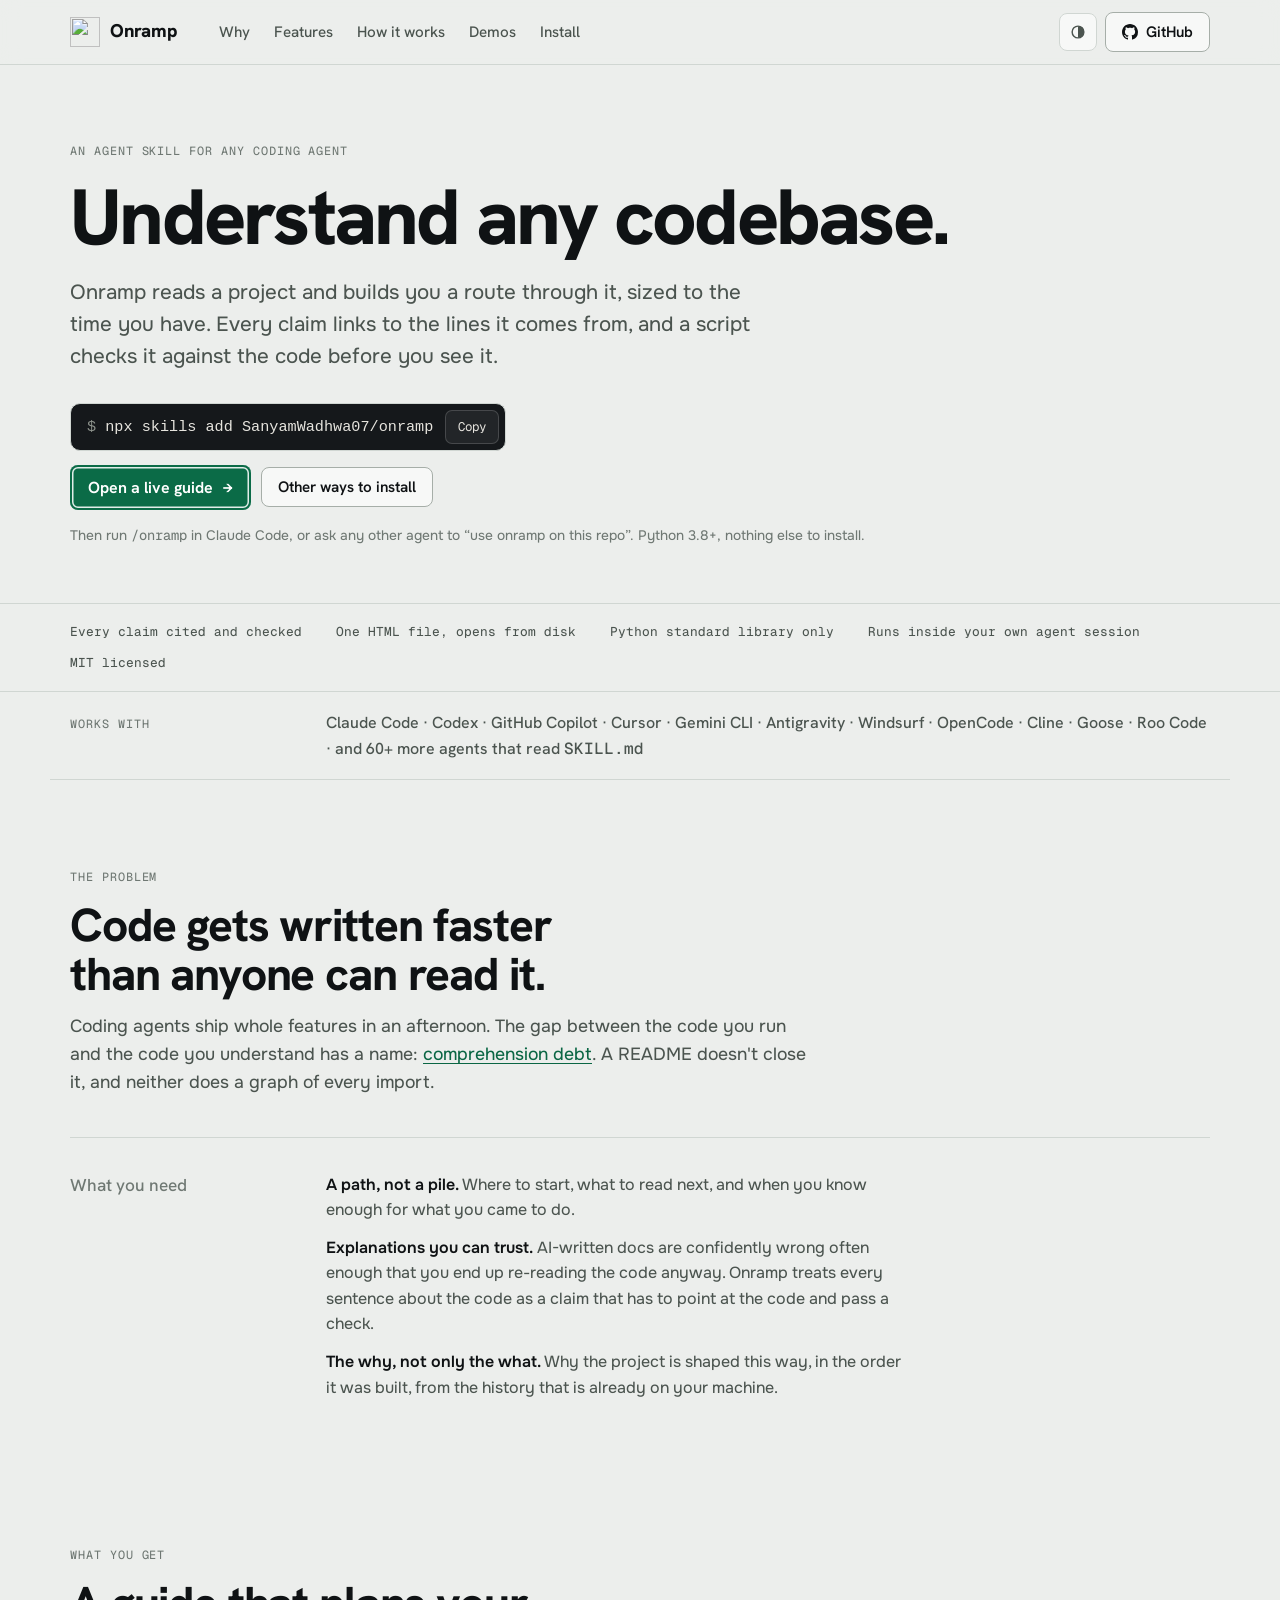
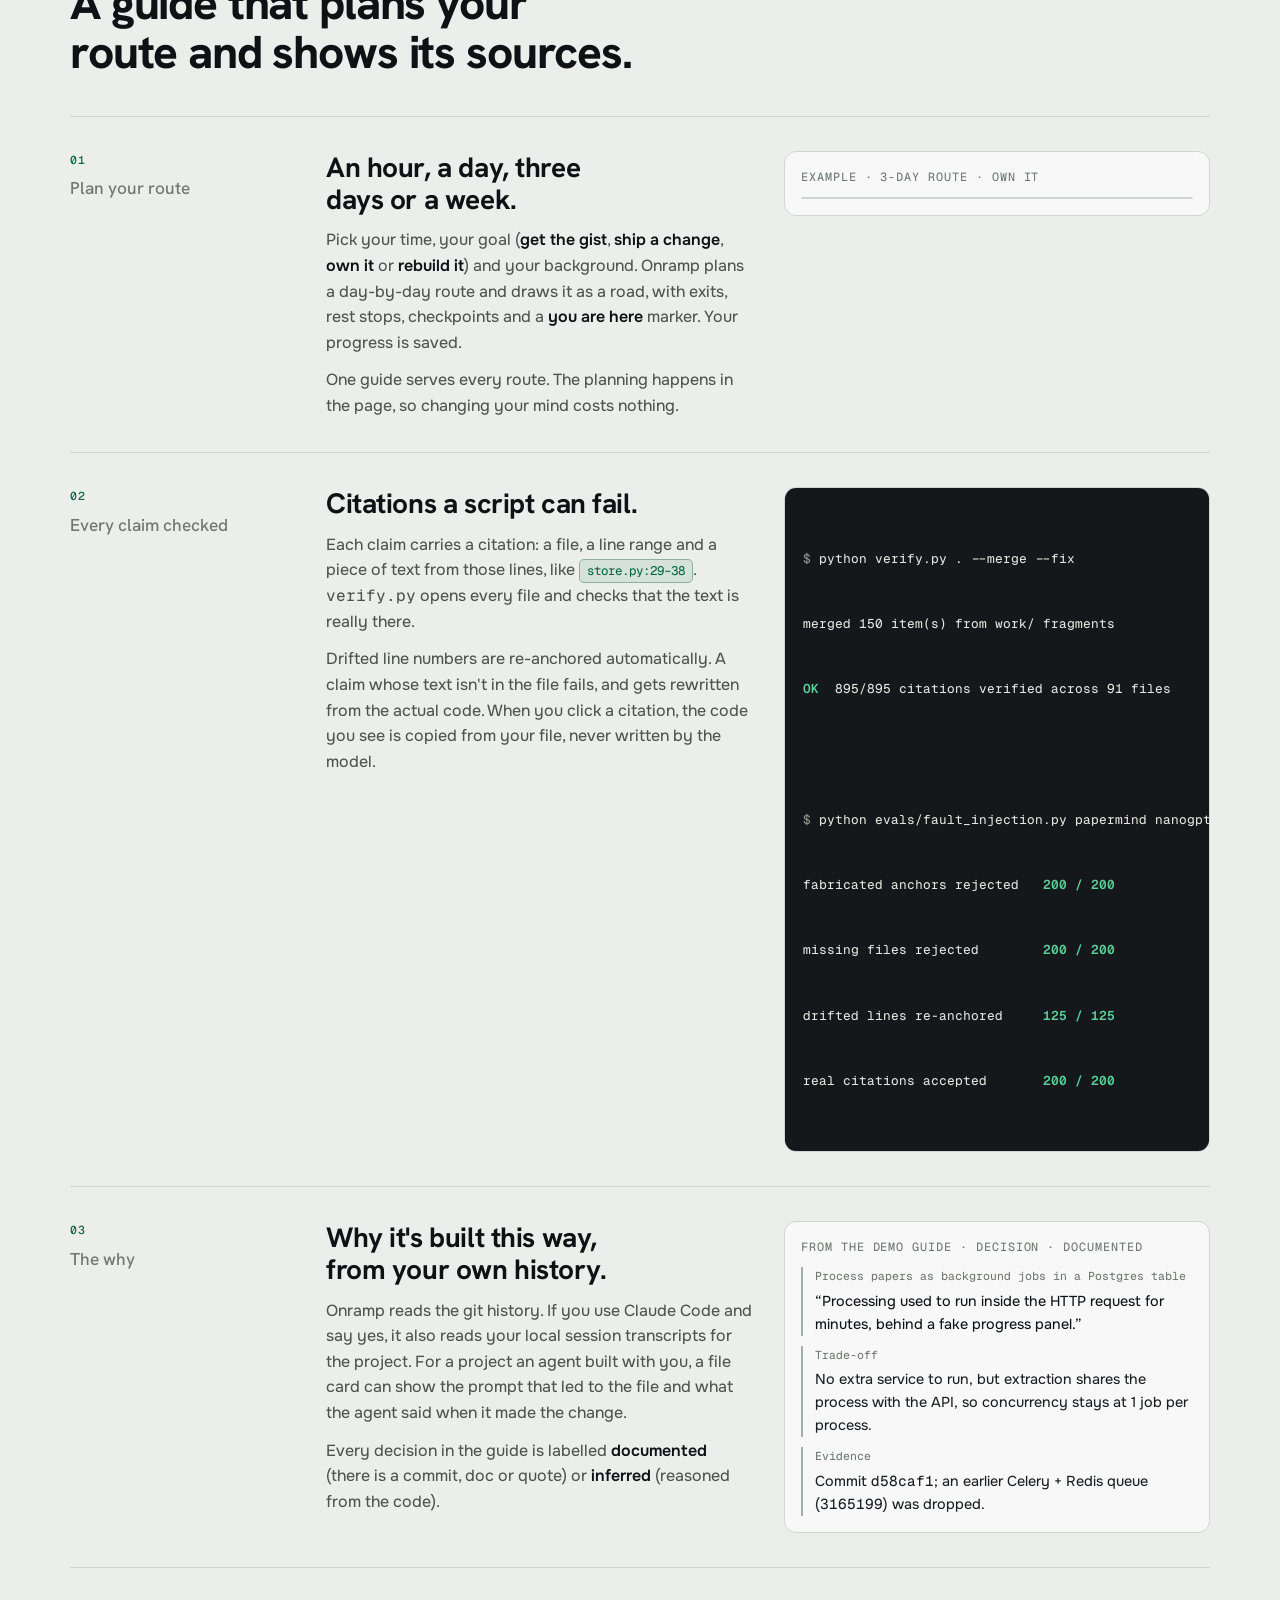
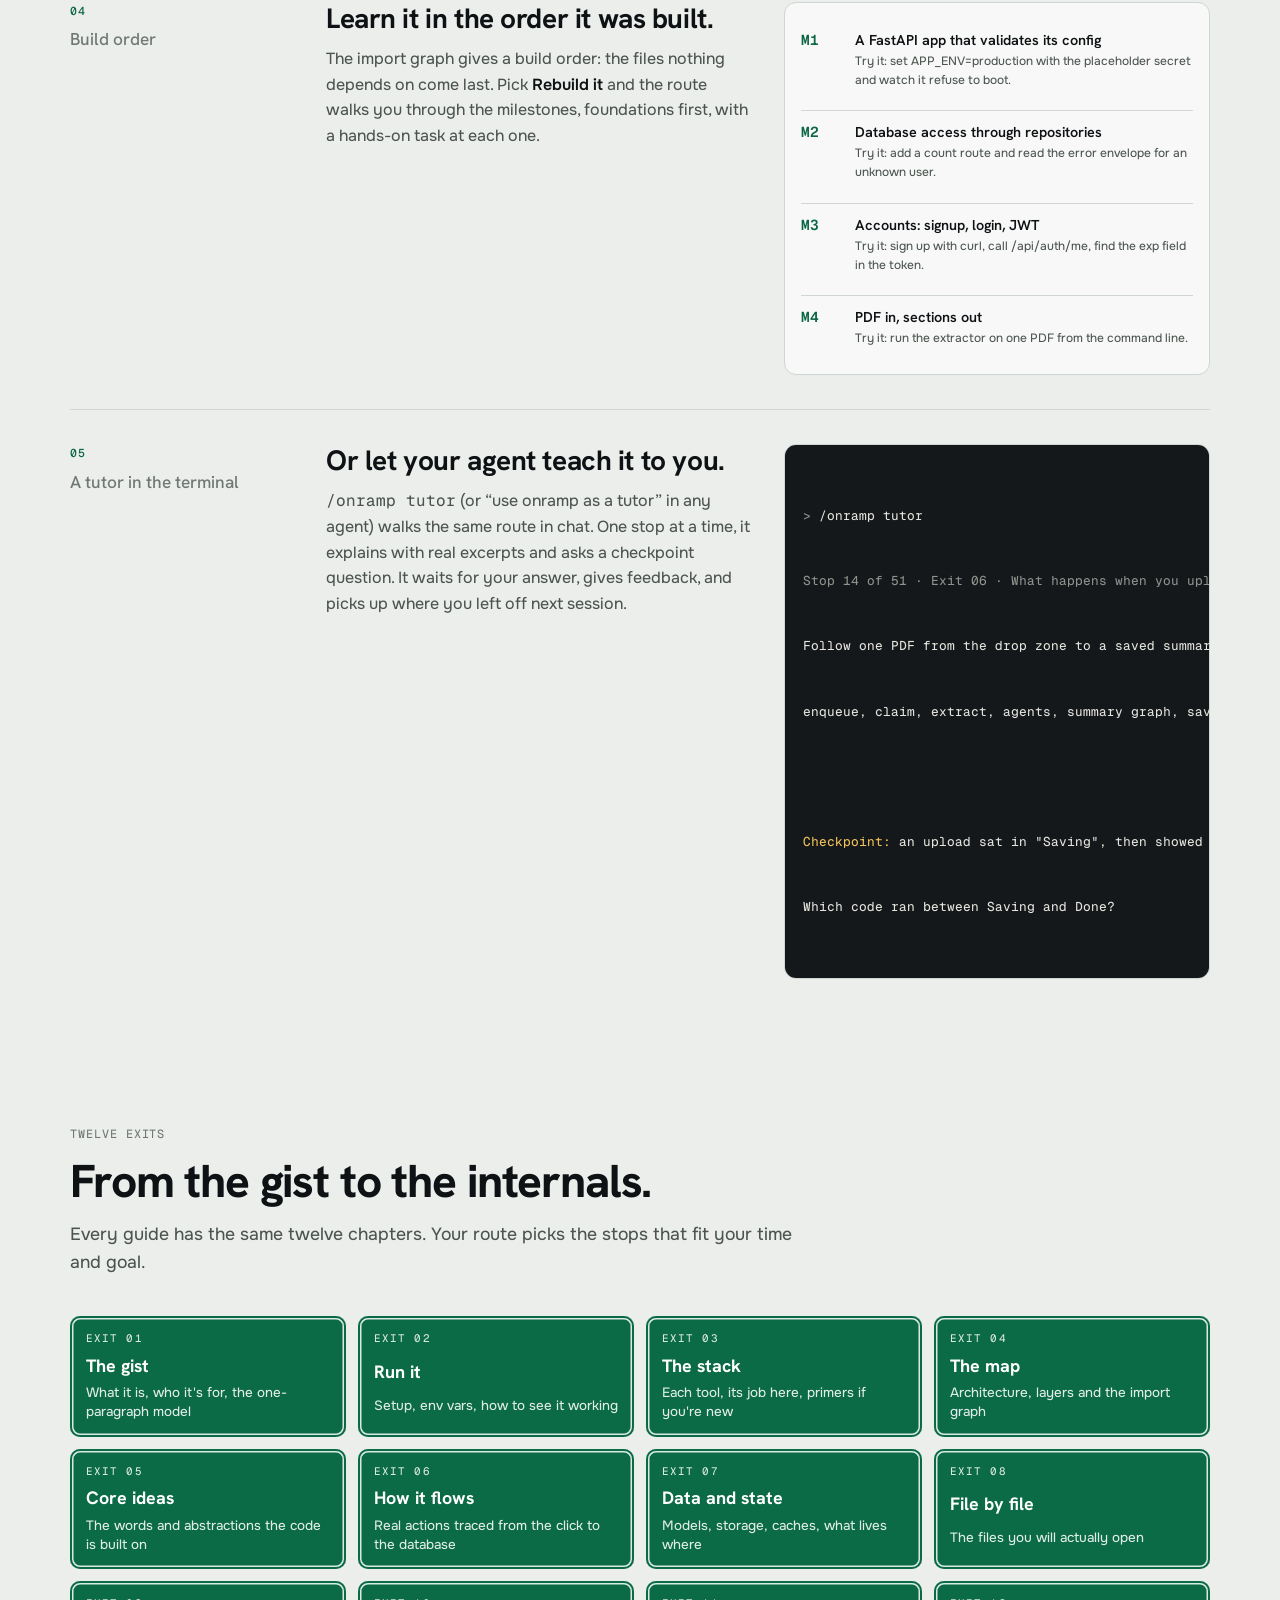
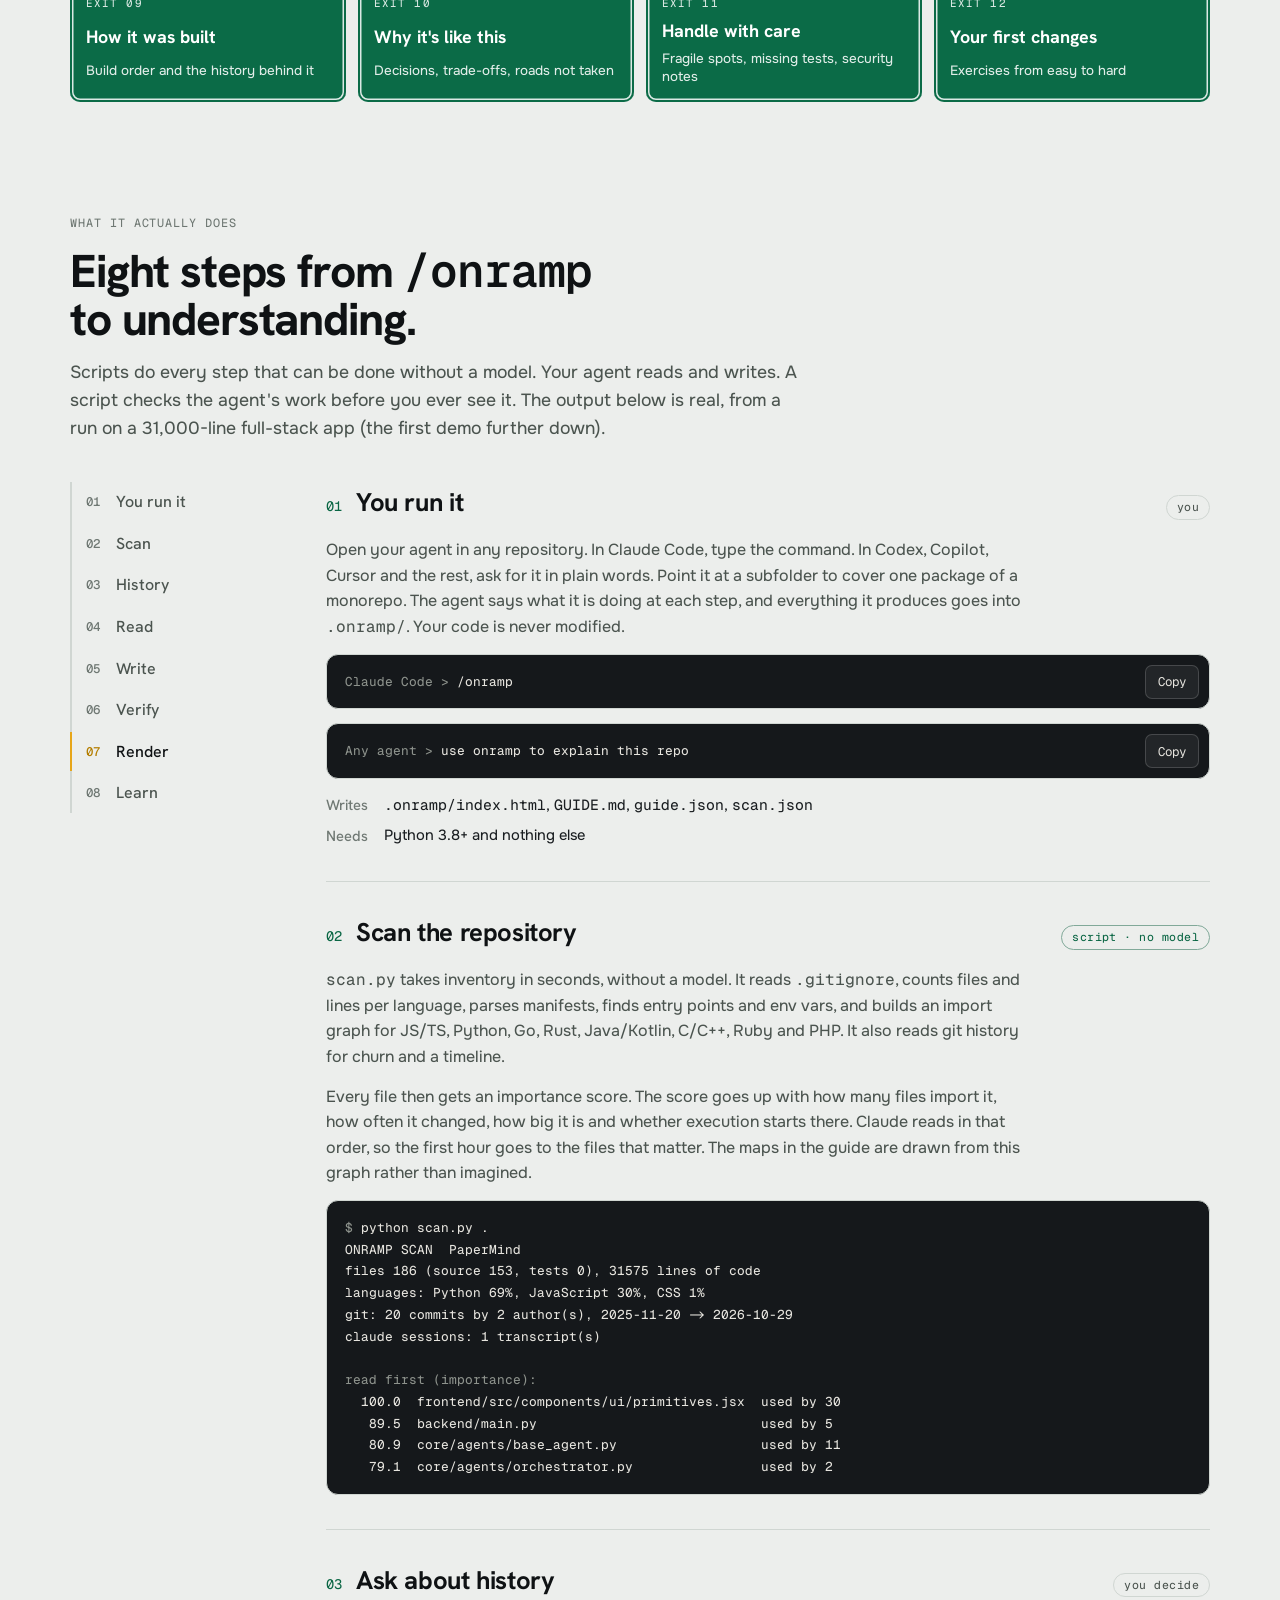
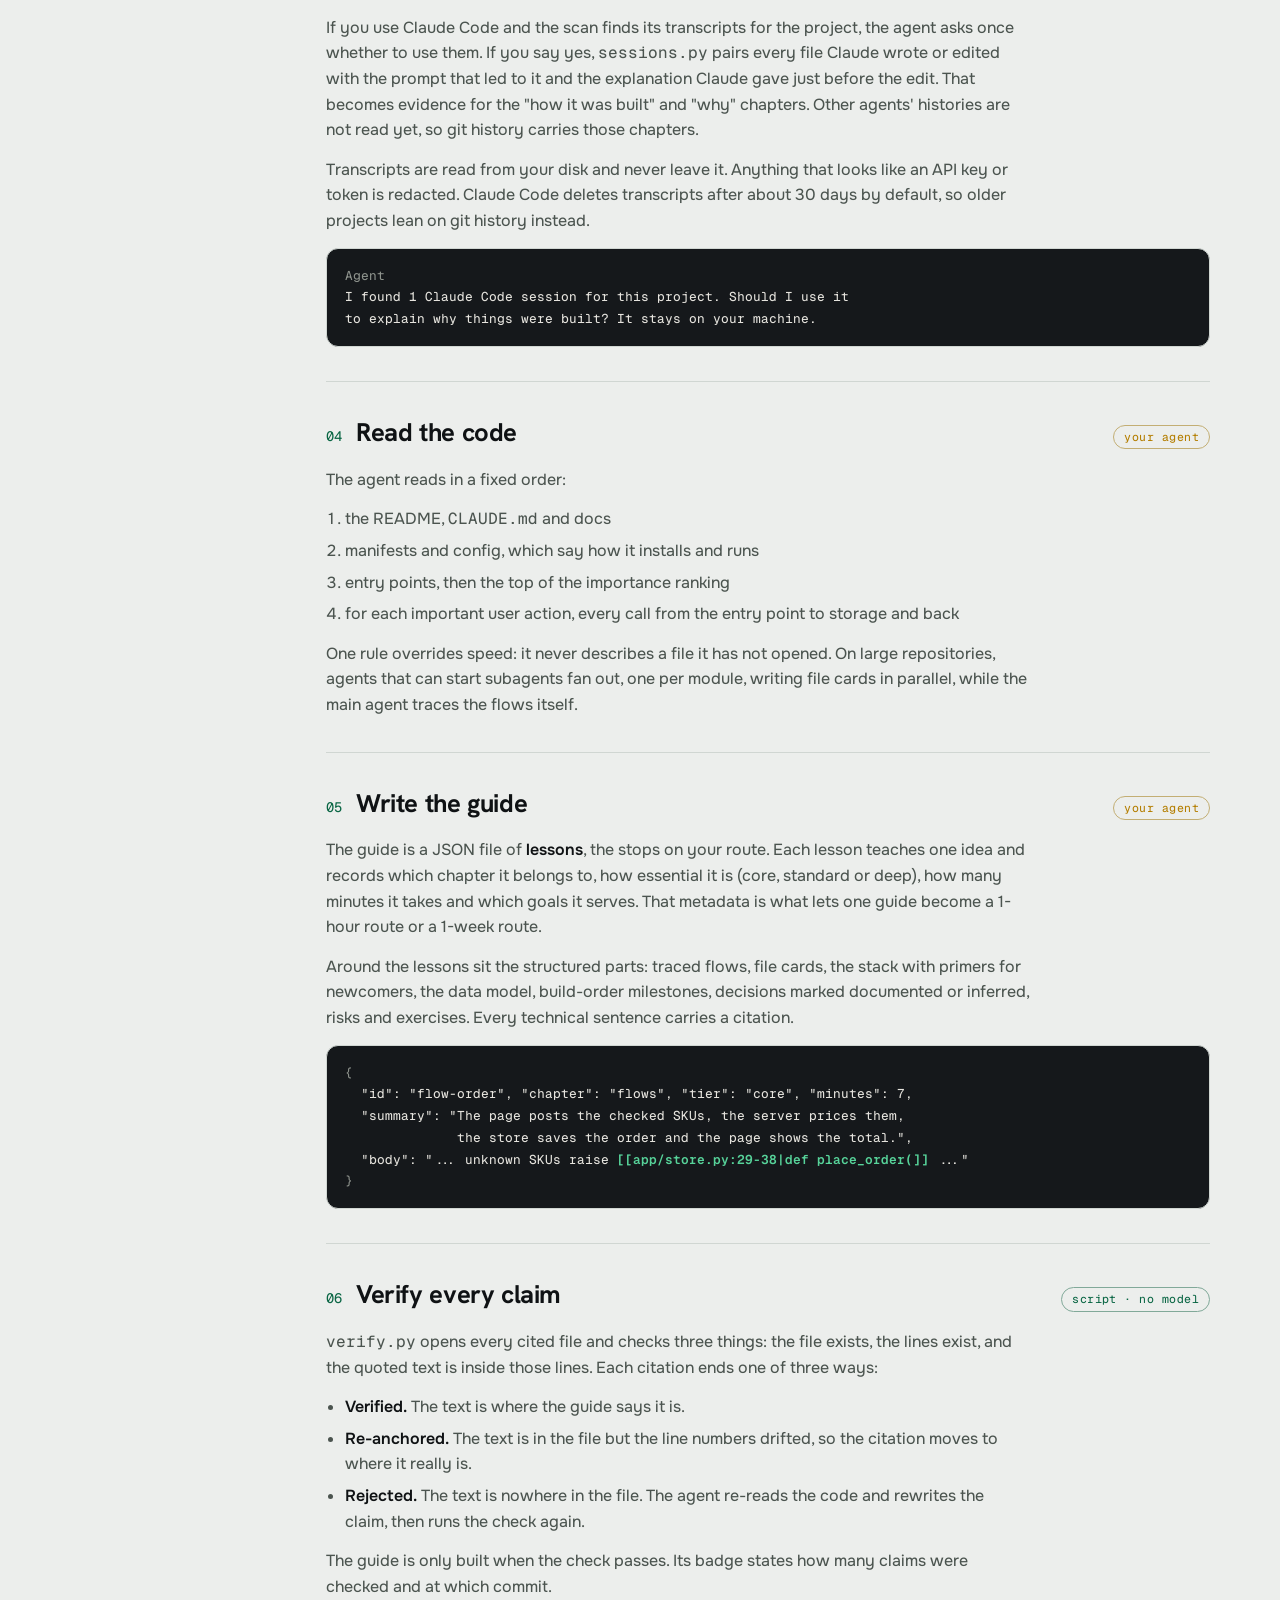
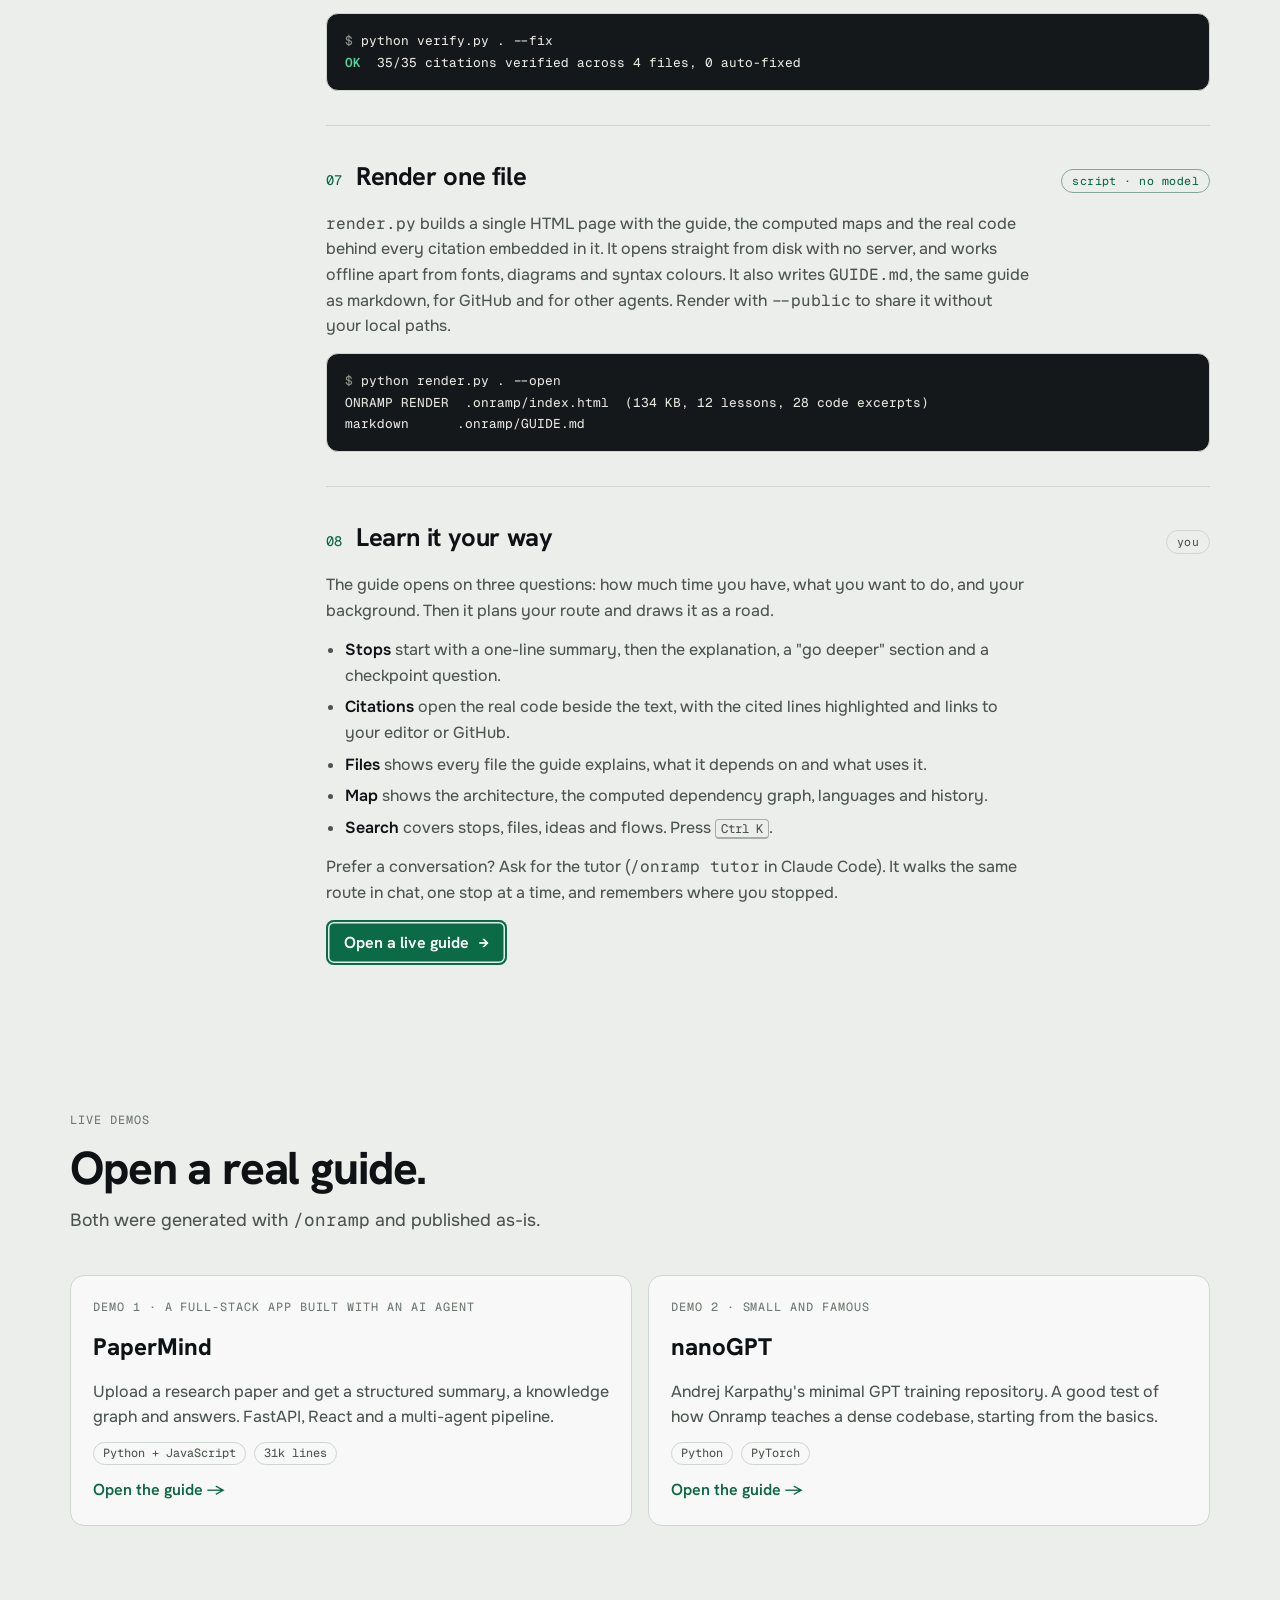
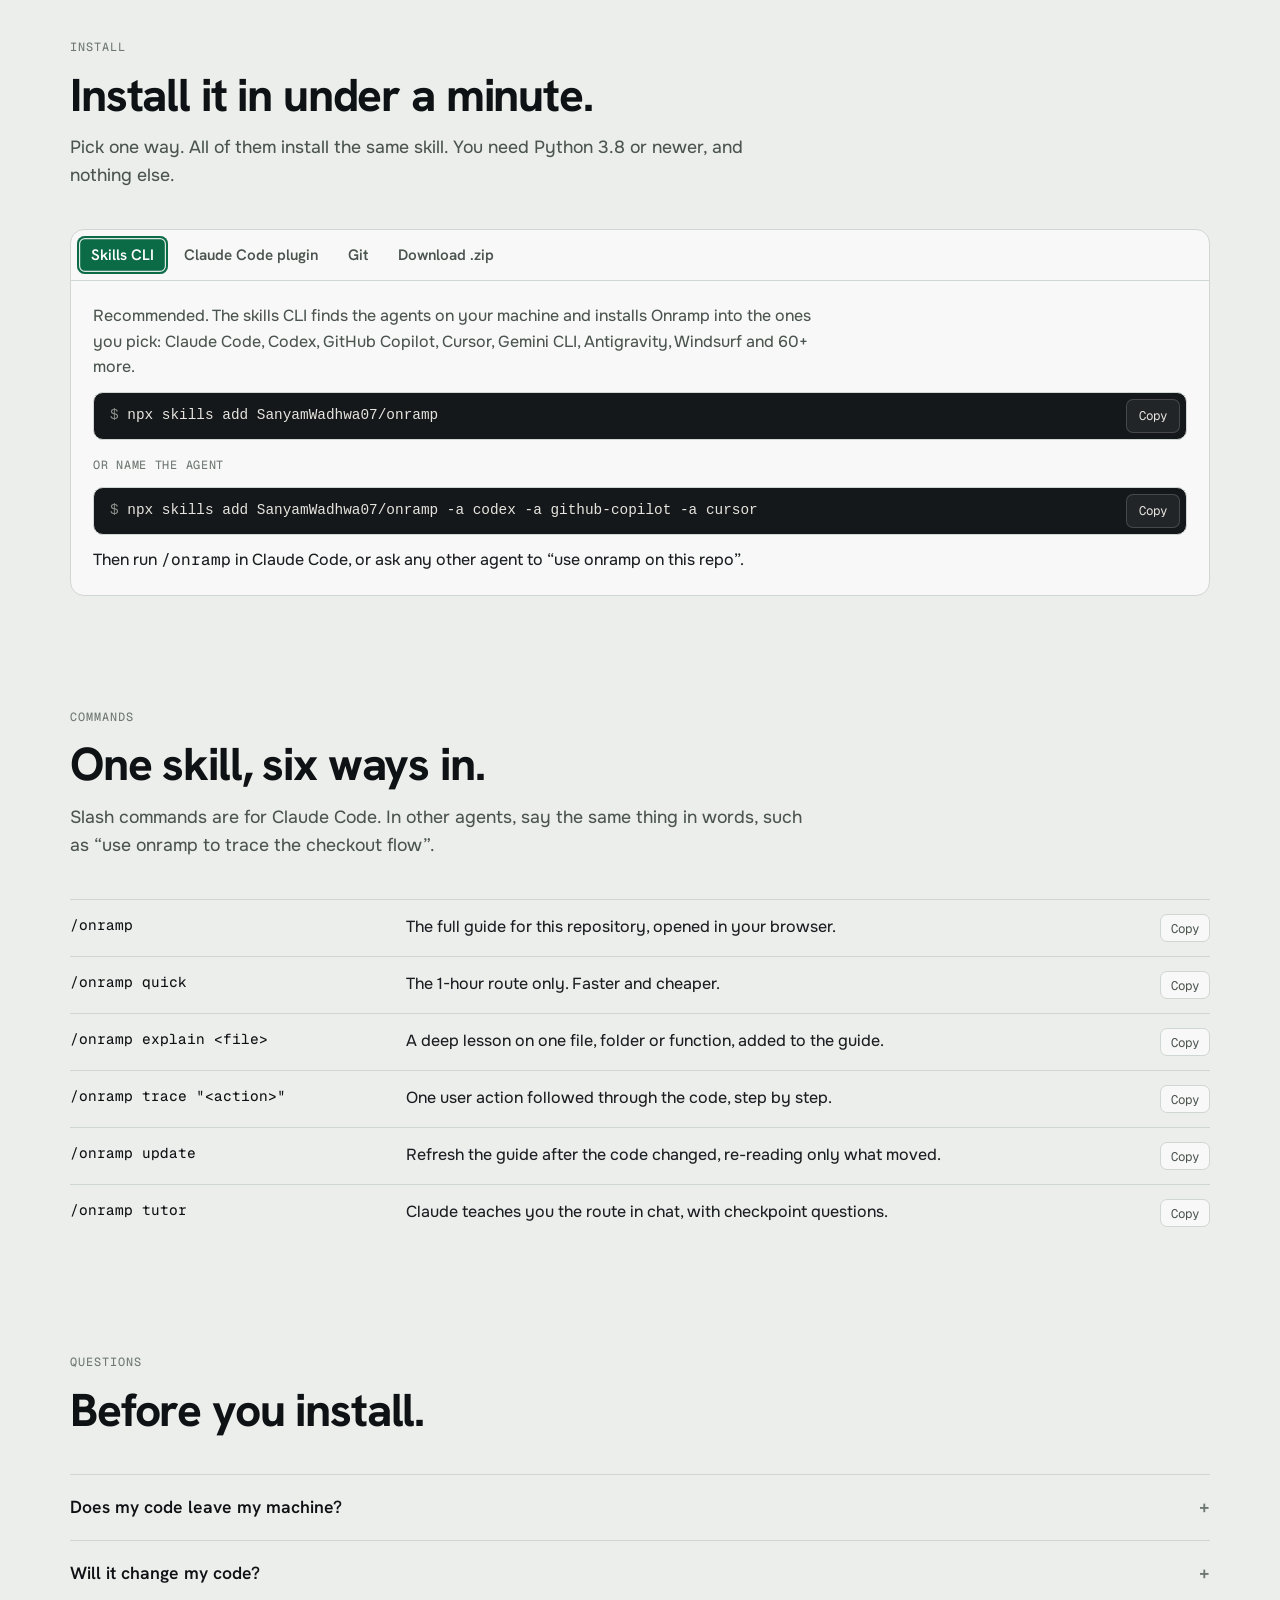
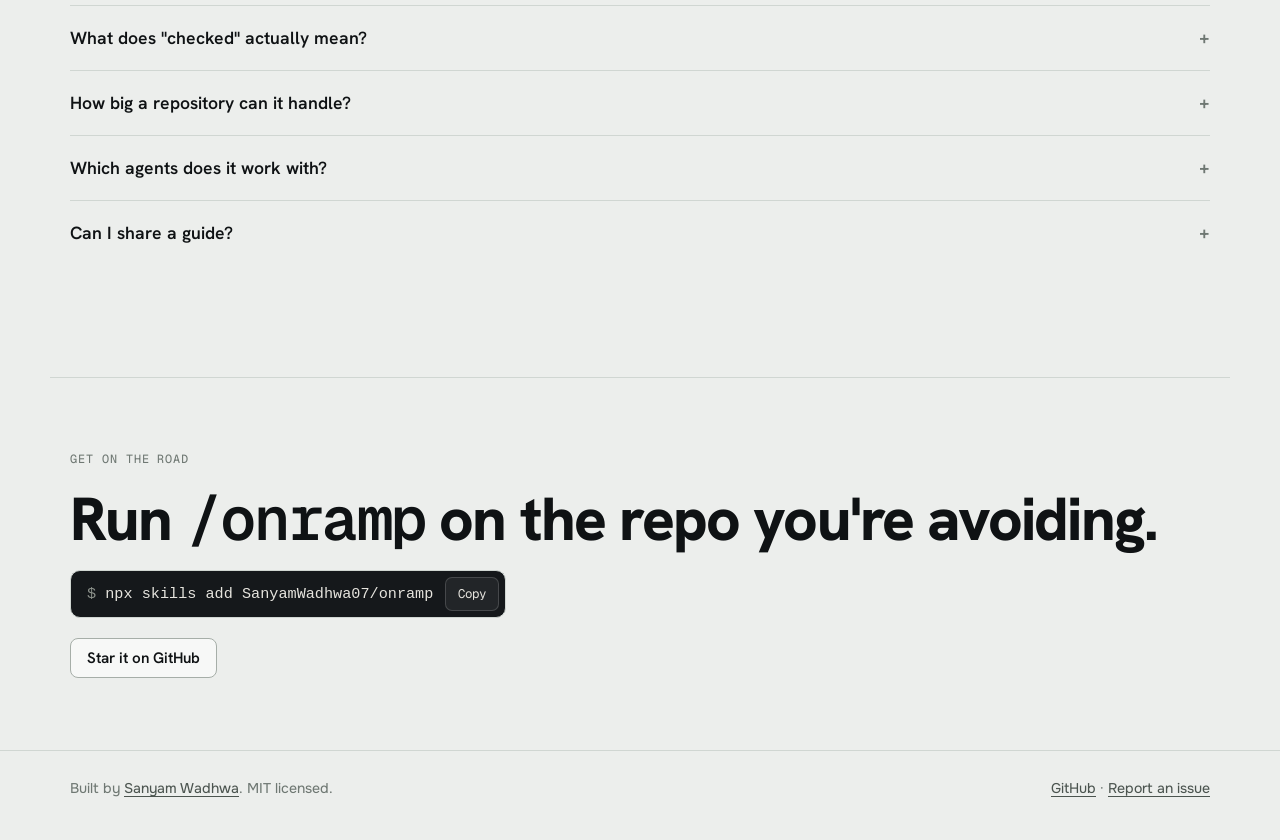
==== commit 4dacb612: "Site shows real output from the demos; screenshots; you-are-here tag beside the road - feature examp" ====
--- a/docs/index.html
+++ b/docs/index.html
@@ -378,13 +378,16 @@
         <p>Each claim carries a citation: a file, a line range and a piece of text from those lines, like <span class="chip">store.py:29&ndash;38</span>. <span class="mono">verify.py</span> opens every file and checks that the text is really there.</p>
         <p>Drifted line numbers are re-anchored automatically. A claim whose text isn't in the file fails, and gets rewritten from the actual code. When you click a citation, the code you see is copied from your file, never written by the model.</p>
       </div>
-      <div class="term" role="img" aria-label="verify.py output">
-        <div><span class="c">$</span> python verify.py . --fix</div>
-        <div><span class="fix">FIXED</span>  flows[2].steps[3]: api.js:88-97 &rarr; api.js:91-100</div>
-        <div><span class="err">ERROR</span>  lesson 'care-auth': anchor 'refresh_token(' is not in backend/auth/utils.py</div>
-        <div><span class="c">&hellip; Claude re-reads the file and rewrites the claim &hellip;</span></div>
-        <div><span class="c">$</span> python verify.py . --fix</div>
-        <div><span class="ok">OK</span>  every citation verified against the code at commit fcb26da</div>
+      <div class="term" role="img" aria-label="verify.py and fault injection output from the demos">
+        <div><span class="c">$</span> python verify.py . --merge --fix</div>
+        <div>merged 150 item(s) from work/ fragments</div>
+        <div><span class="ok">OK</span>  895/895 citations verified across 91 files</div>
+        <div>&nbsp;</div>
+        <div><span class="c">$</span> python evals/fault_injection.py papermind nanogpt</div>
+        <div>fabricated anchors rejected   <span class="ok">200 / 200</span></div>
+        <div>missing files rejected        <span class="ok">200 / 200</span></div>
+        <div>drifted lines re-anchored     <span class="ok">125 / 125</span></div>
+        <div>real citations accepted       <span class="ok">200 / 200</span></div>
       </div>
     </div></div>
 
@@ -395,9 +398,10 @@
         <p>Every decision in the guide is labelled <strong>documented</strong> (there is a commit, doc or quote) or <strong>inferred</strong> (reasoned from the code).</p>
       </div>
       <div class="vis">
-        <span class="eyebrow">File card &middot; src/components/shell/Navbar.tsx</span>
-        <div class="quote"><small>Built with Claude &middot; 7 edits &middot; Oct 16&ndash;20</small><q>Clicking a nav item scrolls past the section heading. Fix the offset.</q><small>Claude: The sticky header is 64px tall, so anchor jumps land under it.</small></div>
-        <div class="quote"><small>Decision &middot; documented</small><q>The header stays sticky; sections get a scroll margin instead.</q></div>
+        <span class="eyebrow">From the demo guide &middot; decision &middot; documented</span>
+        <div class="quote"><small>Process papers as background jobs in a Postgres table</small><q>Processing used to run inside the HTTP request for minutes, behind a fake progress panel.</q></div>
+        <div class="quote"><small>Trade-off</small><span>No extra service to run, but extraction shares the process with the API, so concurrency stays at 1 job per process.</span></div>
+        <div class="quote"><small>Evidence</small><span>Commit <span class="mono">d58caf1</span>; an earlier Celery + Redis queue (<span class="mono">3165199</span>) was dropped.</span></div>
       </div>
     </div></div>
 
@@ -407,10 +411,10 @@
         <p>The import graph gives a build order: the files nothing depends on come last. Pick <strong>Rebuild it</strong> and the route walks you through the milestones, foundations first, with a hands-on task at each one.</p>
       </div>
       <div class="vis">
-        <div class="ms"><b>M1</b><span>Typed records for papers and summaries<small>Try it: add a field and watch the API validation change.</small></span></div>
-        <div class="ms"><b>M2</b><span>An LLM interface with retries<small>Try it: point it at a local model.</small></span></div>
-        <div class="ms"><b>M3</b><span>The extraction pipeline<small>Try it: run it on one PDF from the command line.</small></span></div>
-        <div class="ms"><b>M4</b><span>The API, then the React app on top<small>Try it: add one route and call it from the page.</small></span></div>
+        <div class="ms"><b>M1</b><span>A FastAPI app that validates its config<small>Try it: set APP_ENV=production with the placeholder secret and watch it refuse to boot.</small></span></div>
+        <div class="ms"><b>M2</b><span>Database access through repositories<small>Try it: add a count route and read the error envelope for an unknown user.</small></span></div>
+        <div class="ms"><b>M3</b><span>Accounts: signup, login, JWT<small>Try it: sign up with curl, call /api/auth/me, find the exp field in the token.</small></span></div>
+        <div class="ms"><b>M4</b><span>PDF in, sections out<small>Try it: run the extractor on one PDF from the command line.</small></span></div>
       </div>
     </div></div>
 
@@ -419,14 +423,14 @@
         <h3>Or let your agent teach it to you.</h3>
         <p><span class="mono">/onramp tutor</span> (or &ldquo;use onramp as a tutor&rdquo; in any agent) walks the same route in chat. One stop at a time, it explains with real excerpts and asks a checkpoint question. It waits for your answer, gives feedback, and picks up where you left off next session.</p>
       </div>
-      <div class="term" role="img" aria-label="Tutor session">
+      <div class="term" role="img" aria-label="A tutor turn built from the demo guide">
         <div><span class="c">&gt;</span> /onramp tutor</div>
-        <div class="c">Stop 4 of 14 &middot; Exit 06 &middot; How it flows</div>
-        <div>When you upload a PDF, the browser only sends the file.</div>
-        <div>Extraction starts server-side in <span class="ok">pdf_extractor.py:118</span>.</div>
+        <div class="c">Stop 14 of 51 &middot; Exit 06 &middot; What happens when you upload a paper</div>
+        <div>Follow one PDF from the drop zone to a saved summary:</div>
+        <div>enqueue, claim, extract, agents, summary graph, save, poll.</div>
         <div>&nbsp;</div>
-        <div><span class="fix">Checkpoint:</span> an upload saves but the summary never</div>
-        <div>appears. Which module do you open first?</div>
+        <div><span class="fix">Checkpoint:</span> an upload sat in "Saving", then showed Done.</div>
+        <div>Which code ran between Saving and Done?</div>
       </div>
     </div></div>
   </section>
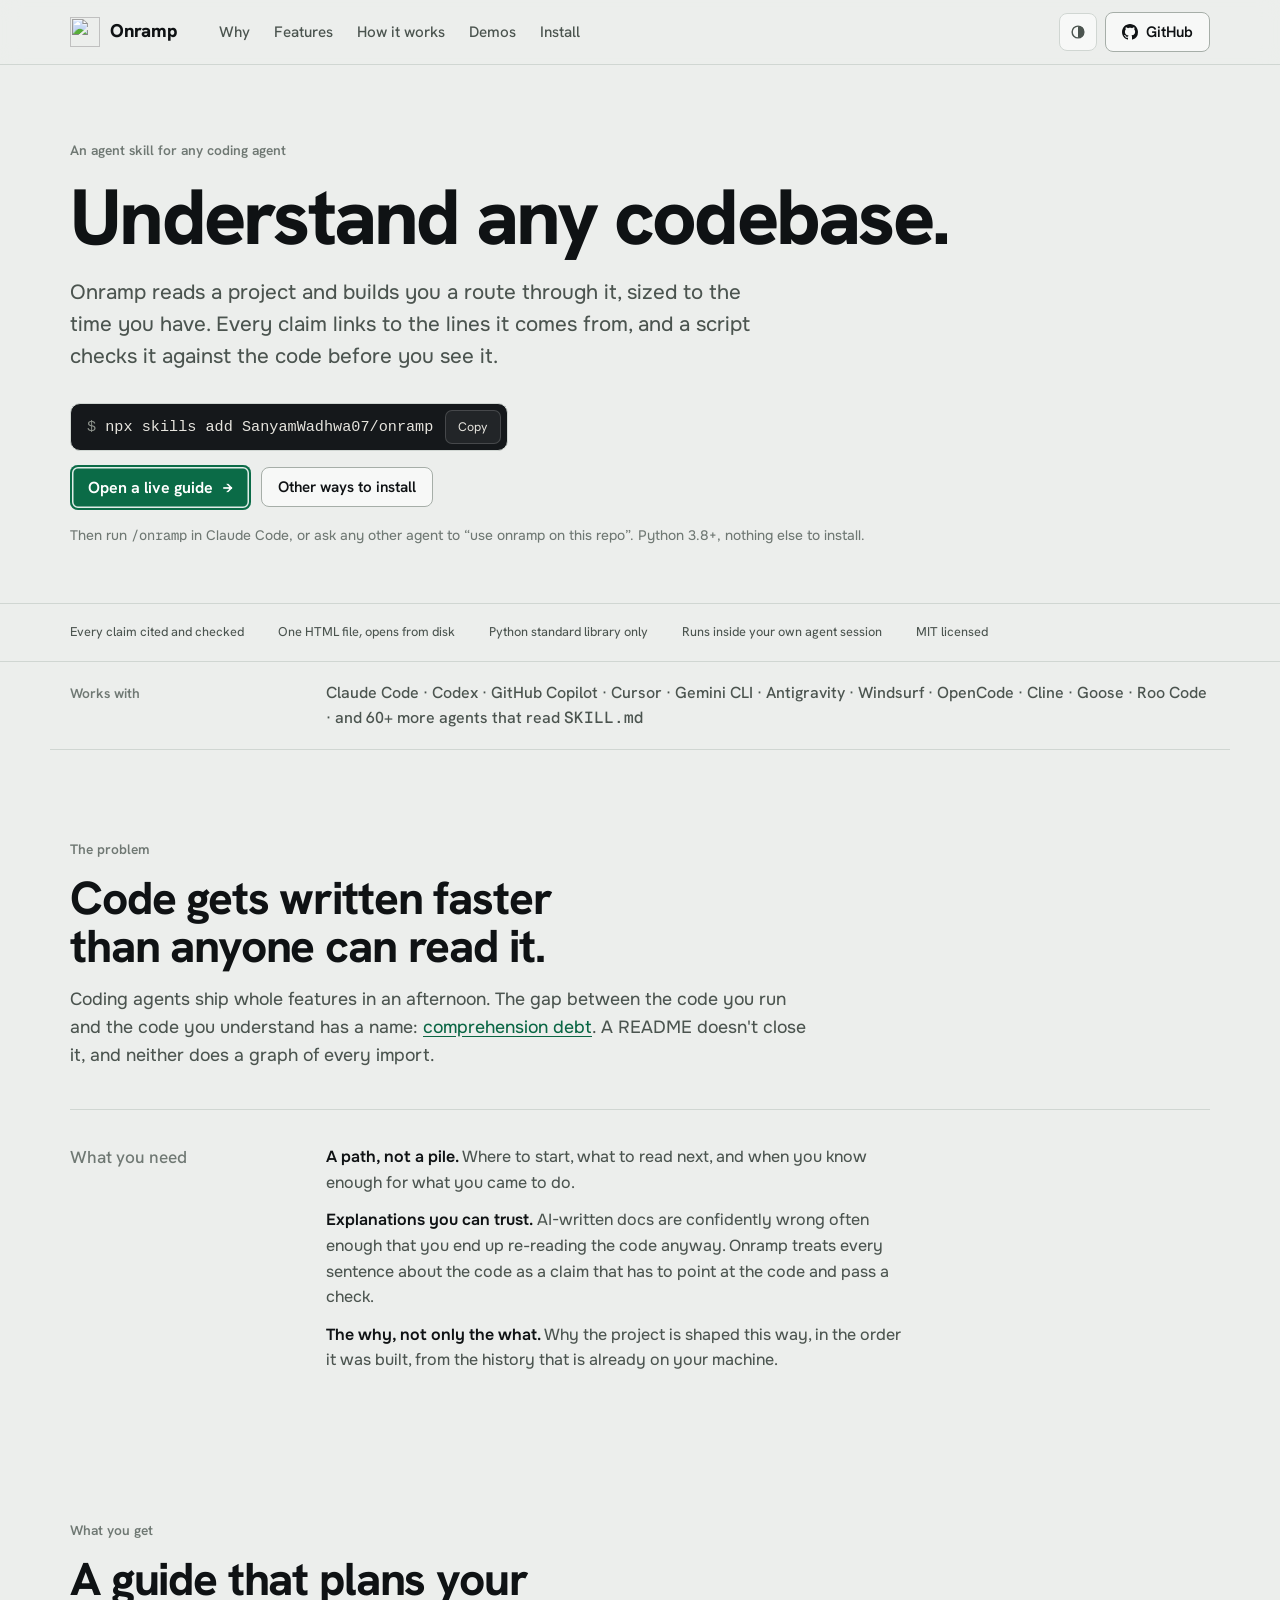
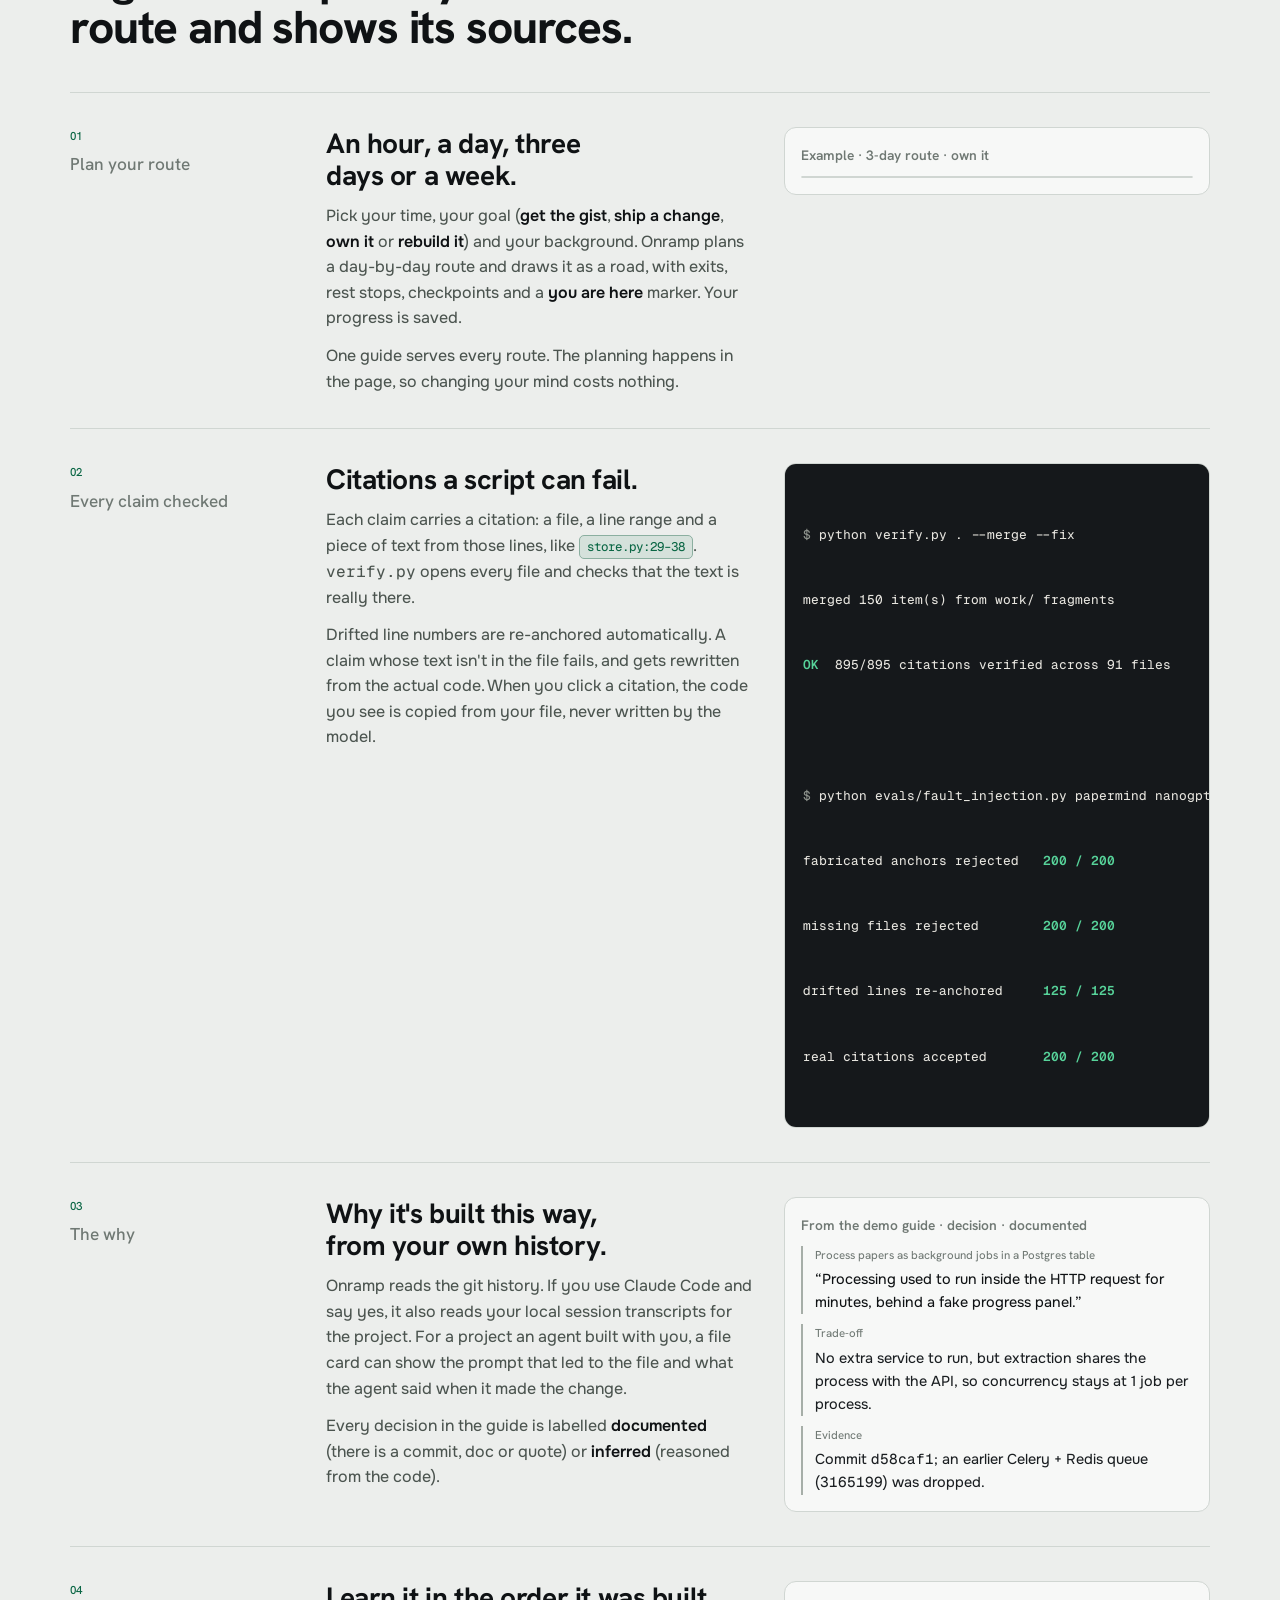
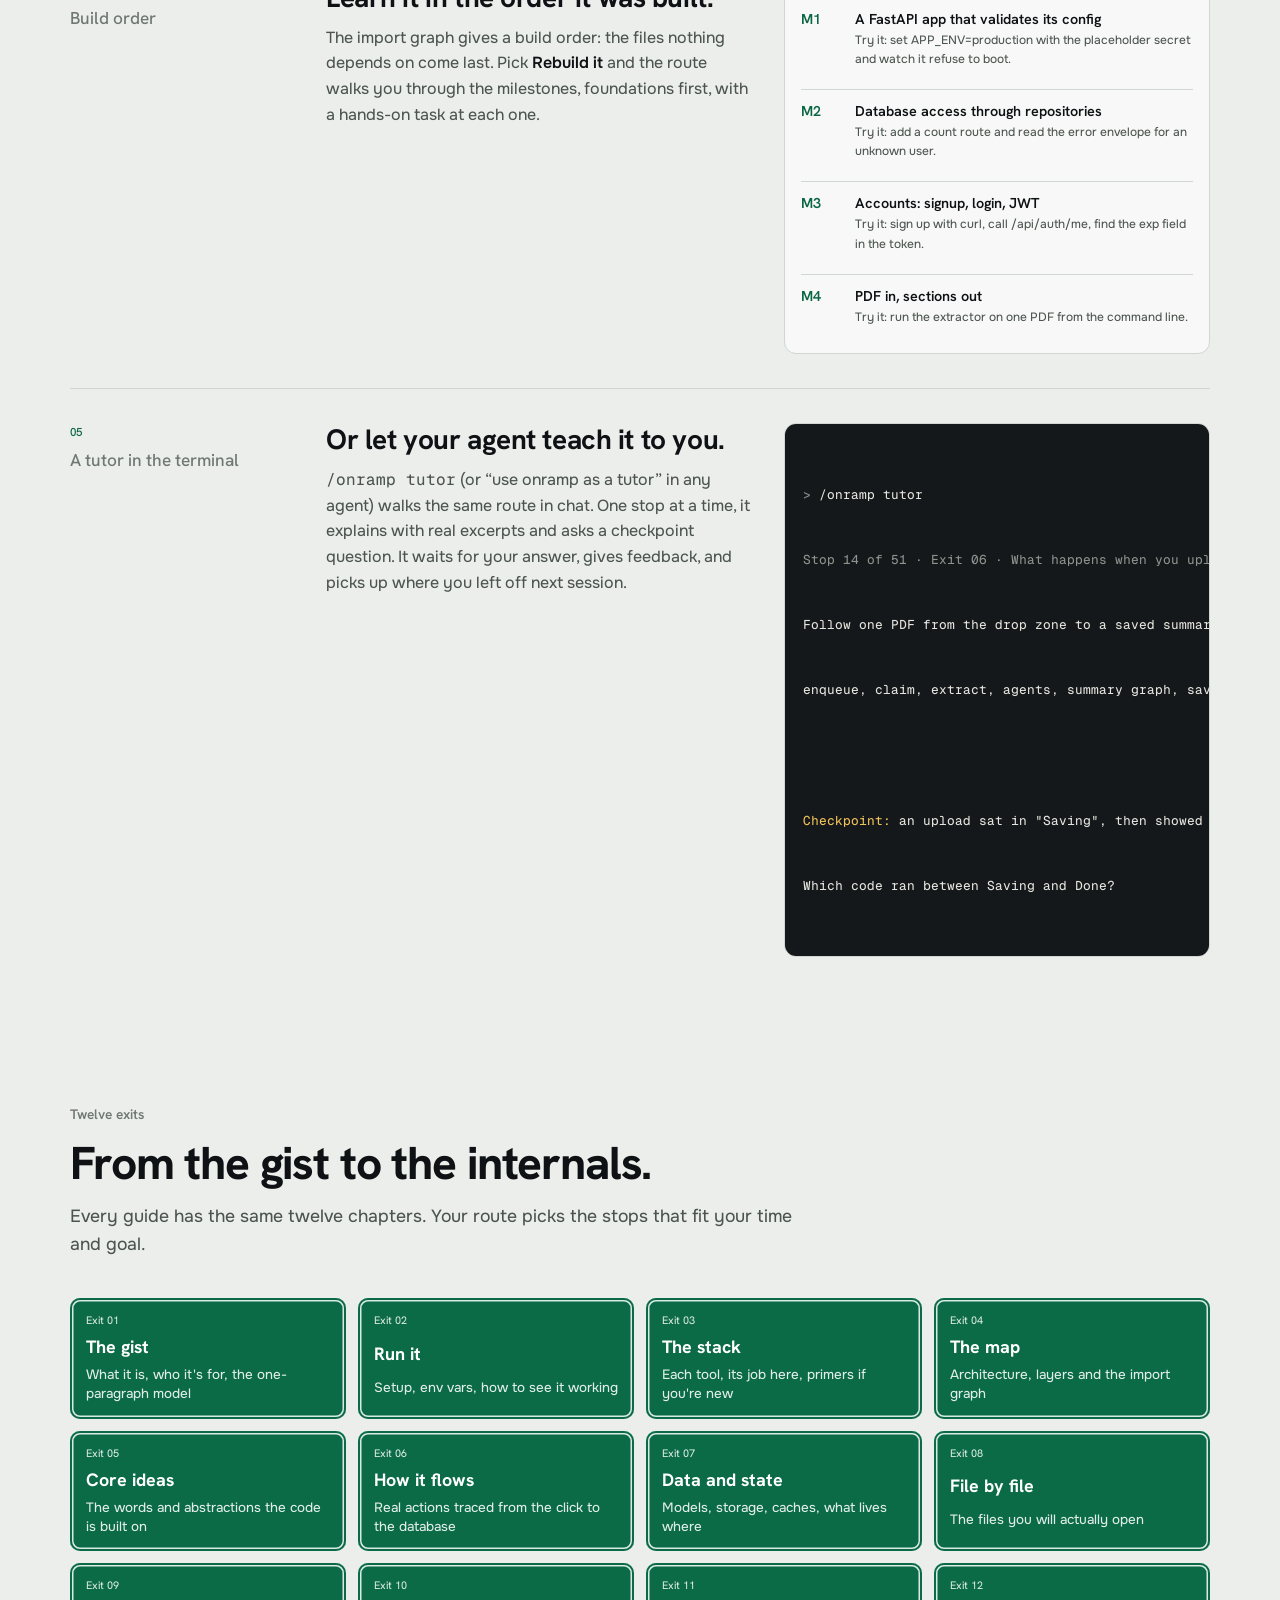
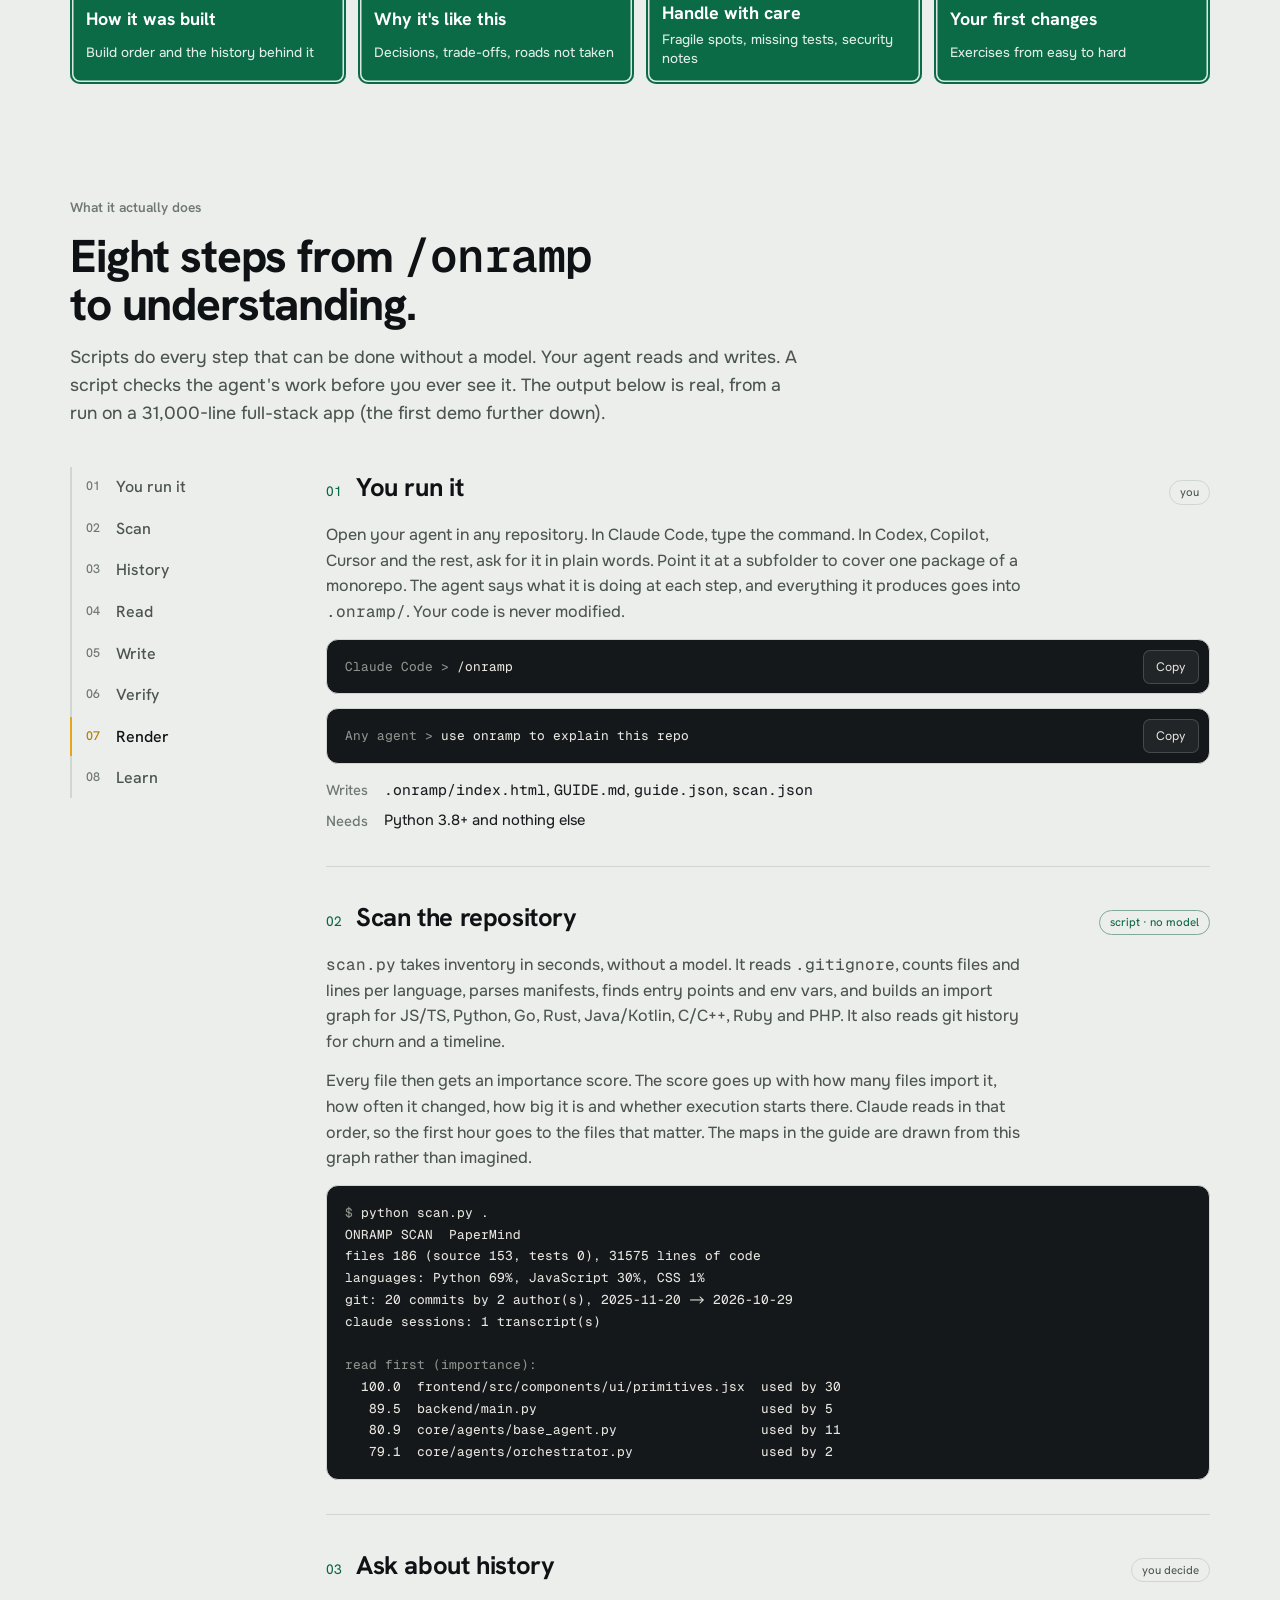
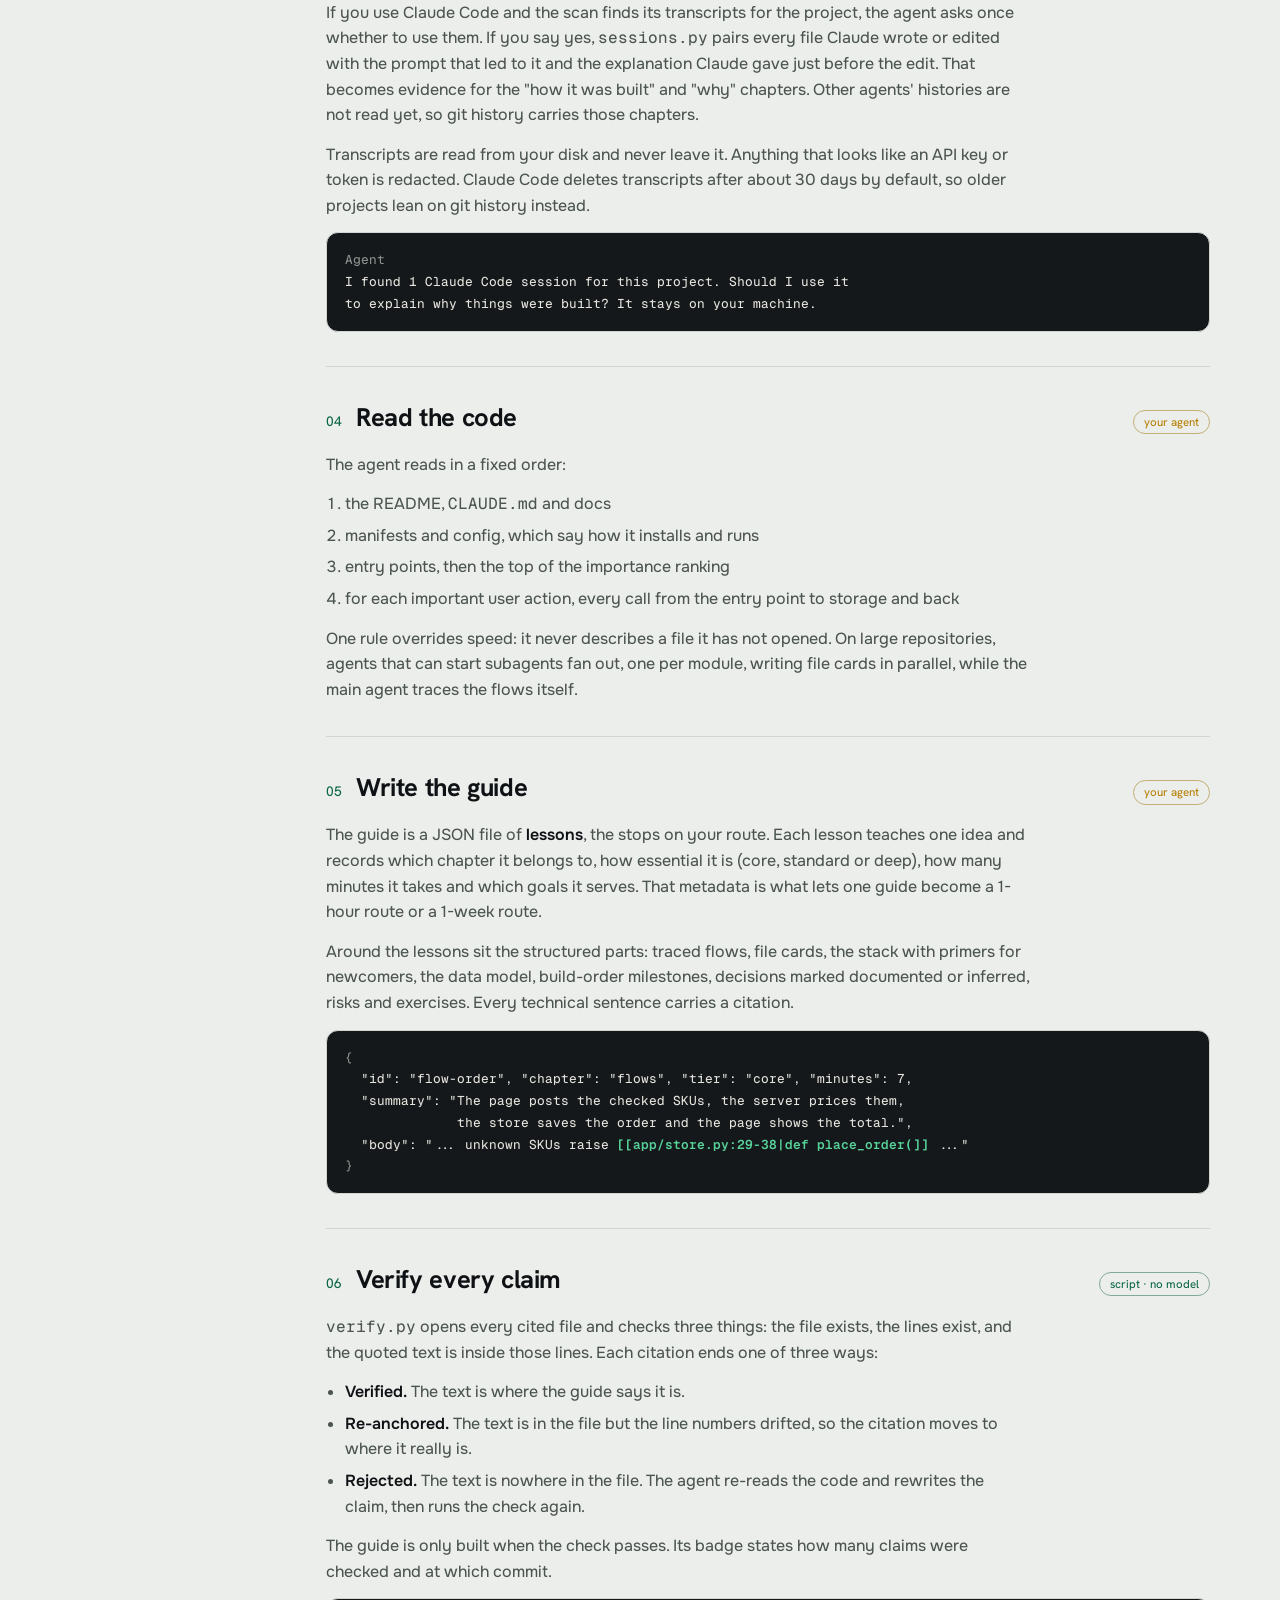
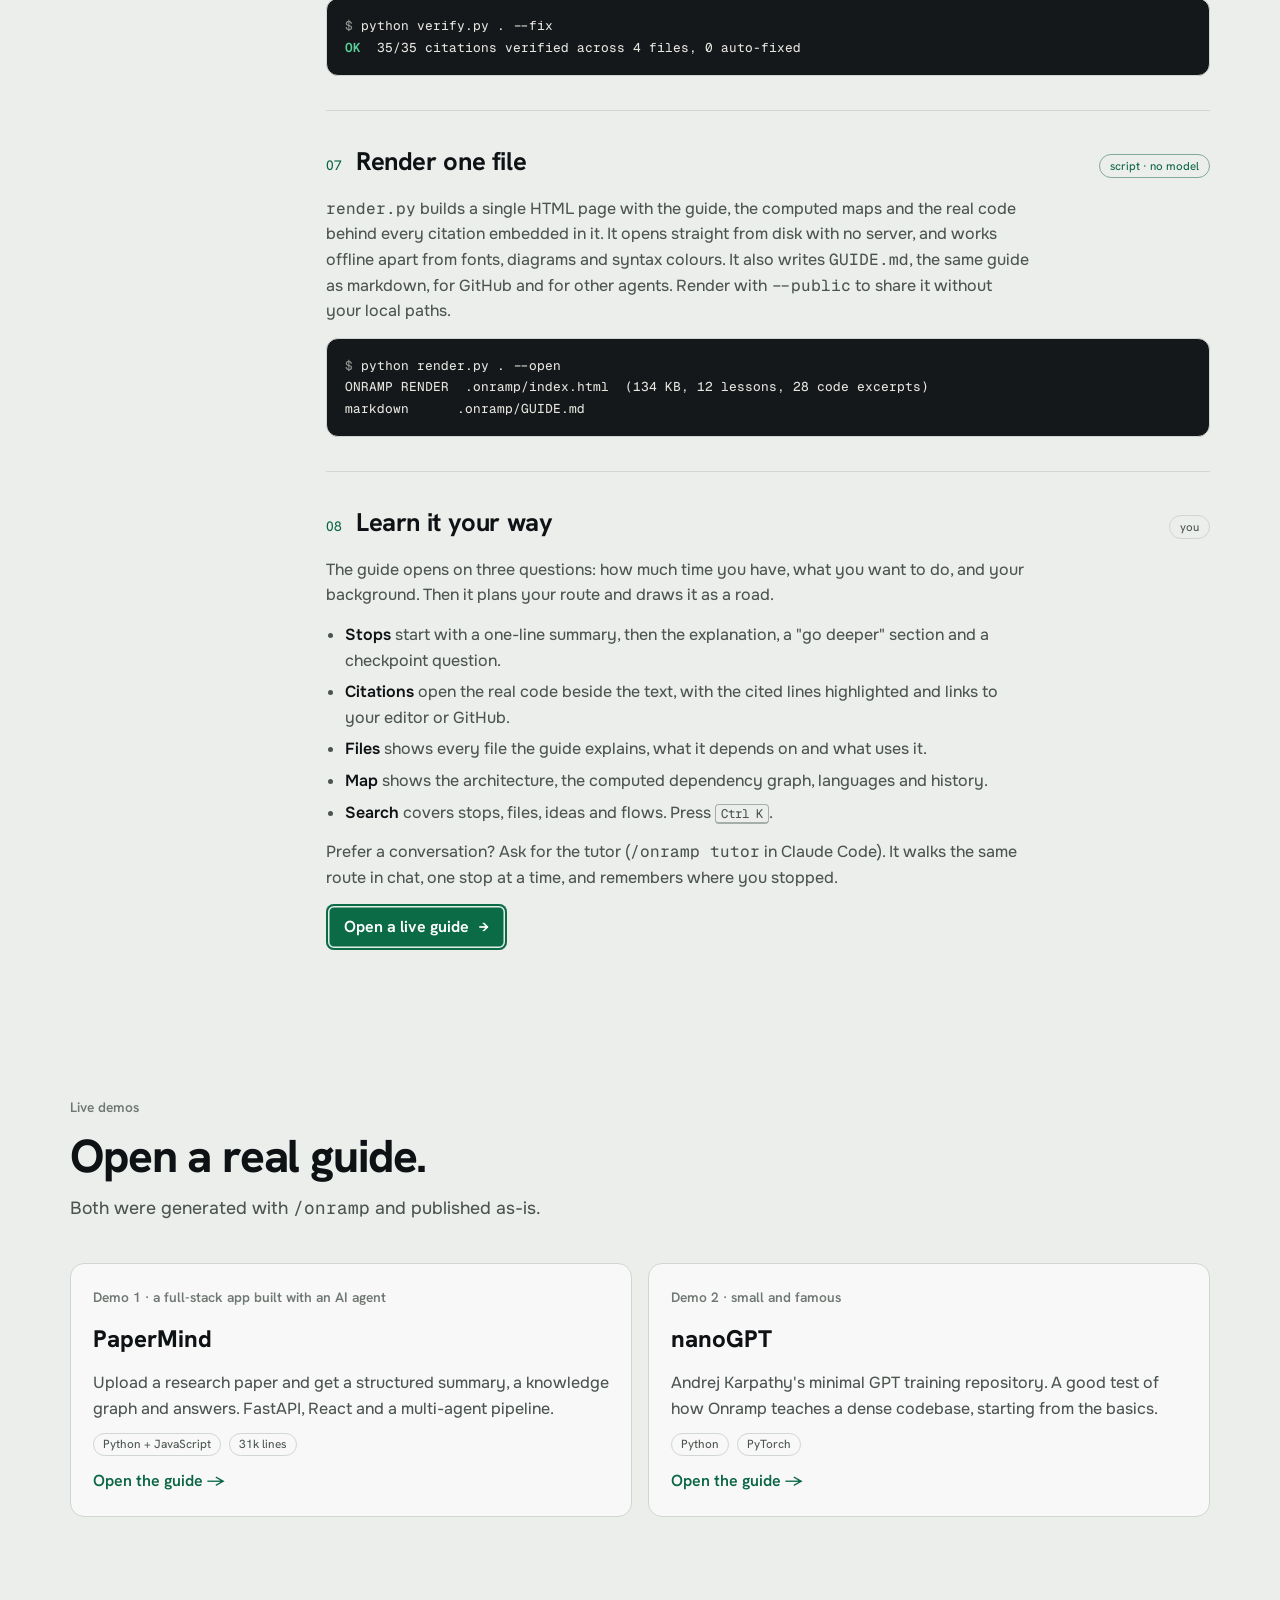
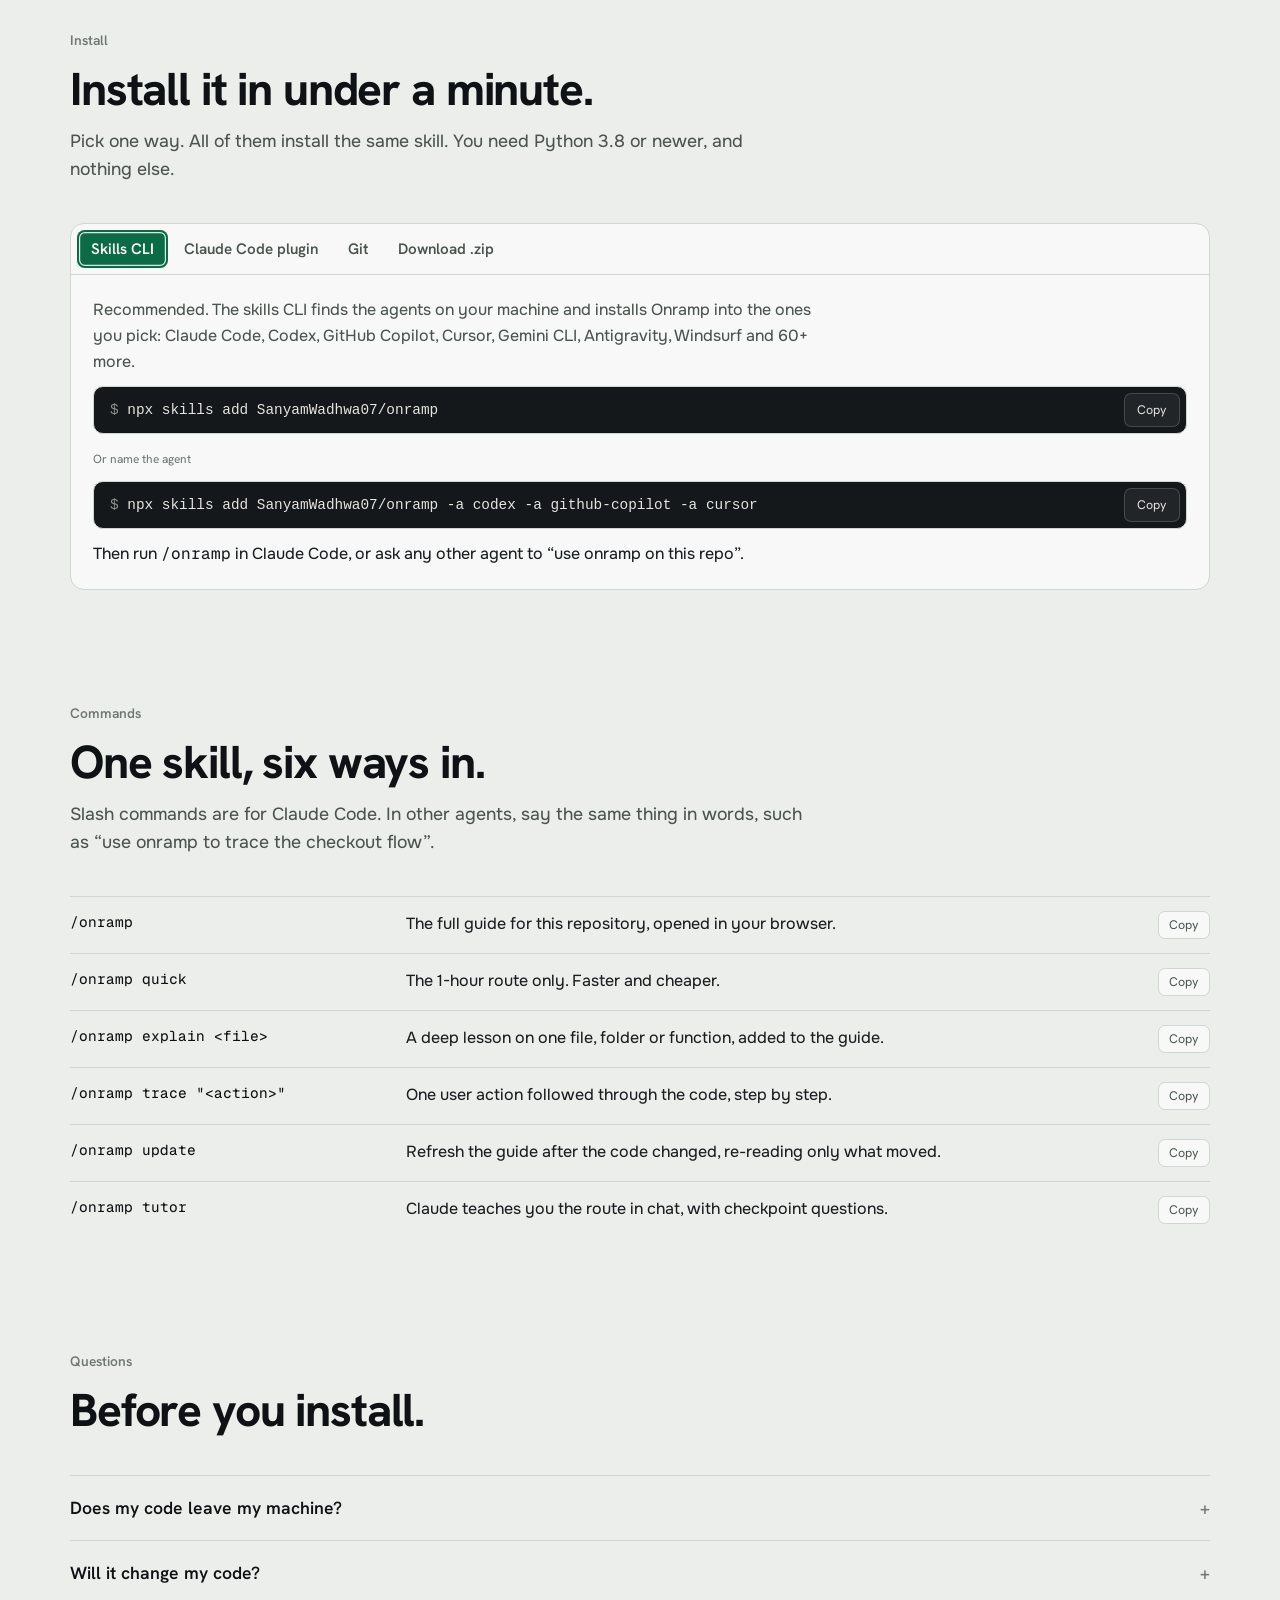
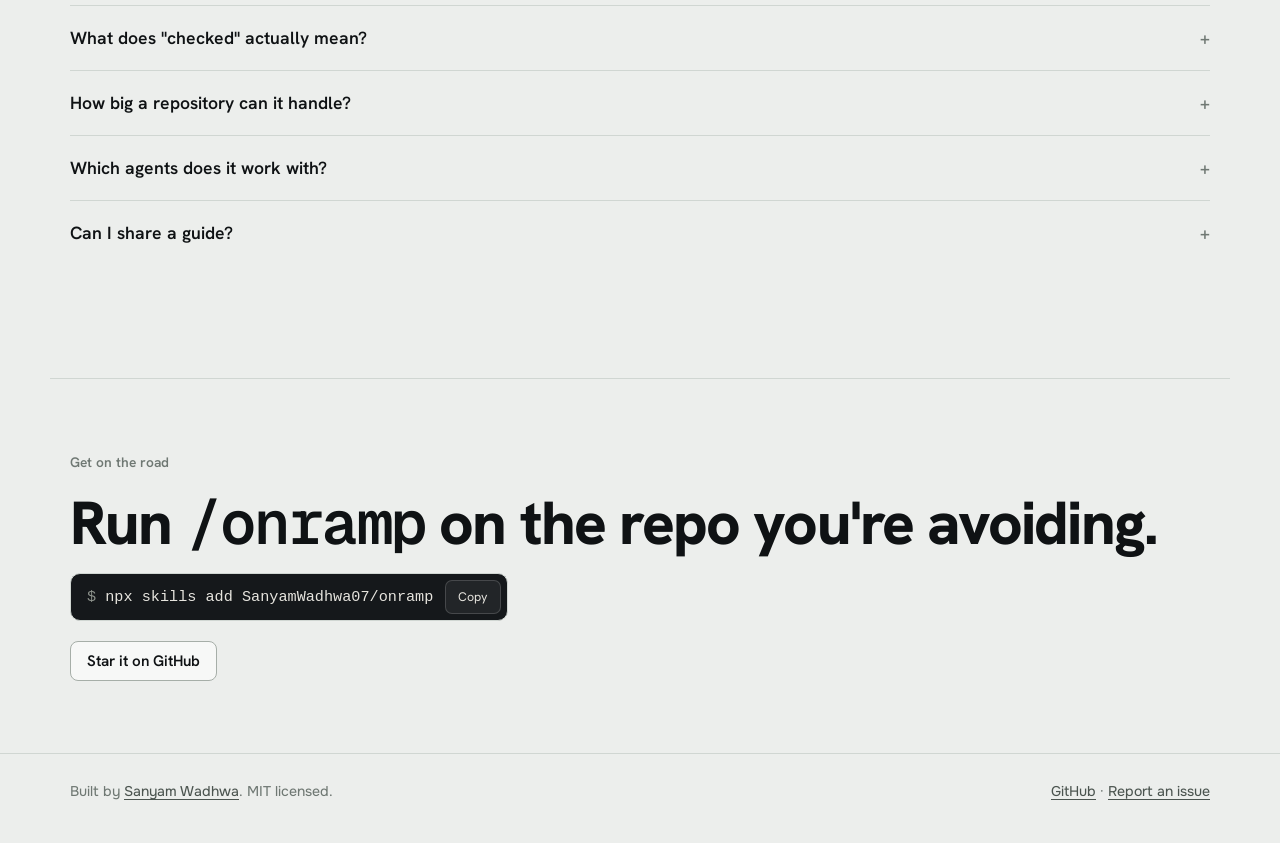
==== commit 3a090475: "Fix rail overflow; monospace only for code; clearer errors - long file paths in route stops could wi" ====
--- a/docs/index.html
+++ b/docs/index.html
@@ -34,7 +34,7 @@
 <style>
 /* Onramp site. Concept: highway wayfinding. Asphalt and concrete grounds, sign green for
    direction, lane amber for "you are here". Label column + content rows with hairline rules.
-   Type: Hanken Grotesk (display, labels), Onest (text), Geist Mono (commands, numbers). */
+   Type: Hanken Grotesk (display, labels), Onest (text), Geist Mono (code and commands only). */
 :root {
   --bg: #eceeec; --surface: #f7f8f7; --surface-2: #e1e5e2; --border: #d0d6d2; --border-strong: #a6aea8;
   --ink: #0f1214; --text: #1a1e21; --muted: #4b544f; --subtle: #6f7873;
@@ -75,7 +75,7 @@
 p { margin: 0; }
 .wrap { max-width: var(--max); margin: 0 auto; padding-left: max(20px, env(safe-area-inset-left, 0px)); padding-right: max(20px, env(safe-area-inset-right, 0px)); }
 .mono { font-family: var(--font-mono); }
-.eyebrow { font-family: var(--font-mono); font-size: 0.74rem; letter-spacing: 0.08em; text-transform: uppercase; color: var(--subtle); }
+.eyebrow { font-family: var(--font-head); font-weight: 600; font-size: 0.86rem; letter-spacing: 0; color: var(--subtle); }
 
 /* nav */
 body::before { content: ""; position: fixed; inset: 0 0 auto; height: env(safe-area-inset-top, 0px); background: var(--bg); z-index: 30; }
@@ -106,7 +106,7 @@
 .install { display: flex; align-items: center; gap: 12px; background: var(--code-bg); color: var(--code-ink); border-radius: 10px; padding: 6px 6px 6px 16px; font-family: var(--font-mono); font-size: 0.95rem; max-width: 100%; border: 1px solid var(--border); }
 .install code { white-space: nowrap; overflow-x: auto; min-width: 0; }
 .install .dollar { color: var(--code-muted); user-select: none; }
-.copy { height: 34px; padding: 0 12px; border-radius: 7px; border: 1px solid rgba(255, 255, 255, 0.16); background: rgba(255, 255, 255, 0.06); color: var(--code-ink); font-family: var(--font-mono); font-size: 0.78rem; cursor: pointer; white-space: nowrap; }
+.copy { height: 34px; padding: 0 12px; border-radius: 7px; border: 1px solid rgba(255, 255, 255, 0.16); background: rgba(255, 255, 255, 0.06); color: var(--code-ink); font-family: var(--font-head); font-size: 0.78rem; cursor: pointer; white-space: nowrap; }
 .copy:hover { background: rgba(255, 255, 255, 0.12); }
 .cta-row { display: flex; flex-wrap: wrap; gap: 10px; align-items: center; }
 .cta small { color: var(--subtle); font-size: 0.86rem; }
@@ -123,24 +123,24 @@
 .pill-btn[aria-pressed="true"] { background: var(--sign); color: var(--sign-ink); border-color: var(--sign); box-shadow: inset 0 0 0 2px var(--sign), inset 0 0 0 3.2px rgba(255, 255, 255, 0.85); }
 .route-sum { display: flex; flex-wrap: wrap; gap: 6px 14px; align-items: baseline; }
 .route-sum b { font-family: var(--font-head); font-size: 1.3rem; color: var(--ink); }
-.route-sum span { font-family: var(--font-mono); font-size: 0.78rem; color: var(--muted); }
+.route-sum span { font-family: var(--font-head); font-size: 0.78rem; color: var(--muted); }
 .mini-road { position: relative; display: grid; grid-template-columns: 54px minmax(0, 1fr); }
 .mini-road svg { grid-column: 1; grid-row: 1 / span 40; width: 54px; height: 100%; overflow: visible; }
 .mini-stops { grid-column: 2; list-style: none; margin: 0; padding: 0; display: grid; gap: 8px; }
 .mini-stops li { display: grid; grid-template-columns: auto minmax(0, 1fr) auto; gap: 10px; align-items: center; min-height: 34px; padding: 6px 10px; border-radius: 8px; background: var(--bg); border: 1px solid var(--border); animation: rise 0.35s ease both; }
 .mini-stops li.day { background: var(--sign); color: var(--sign-ink); border-color: var(--sign); box-shadow: inset 0 0 0 2px var(--sign), inset 0 0 0 3.2px rgba(255, 255, 255, 0.85); font-family: var(--font-head); font-weight: 650; font-size: 0.86rem; grid-template-columns: minmax(0, 1fr) auto; }
-.mini-stops li.day em { font-style: normal; font-family: var(--font-mono); font-size: 0.7rem; opacity: 0.85; }
+.mini-stops li.day em { font-style: normal; font-family: var(--font-head); font-size: 0.7rem; opacity: 0.85; }
 .mini-stops li.more { background: transparent; border-style: dashed; color: var(--subtle); font-size: 0.84rem; grid-template-columns: 1fr; }
-.mini-stops .x { font-family: var(--font-mono); font-size: 0.66rem; background: var(--sign); color: var(--sign-ink); border-radius: 4px; padding: 1px 5px; letter-spacing: 0.04em; }
+.mini-stops .x { font-family: var(--font-head); font-size: 0.66rem; background: var(--sign); color: var(--sign-ink); border-radius: 4px; padding: 1px 5px; letter-spacing: 0; }
 .mini-stops .t { font-family: var(--font-head); font-weight: 600; font-size: 0.9rem; color: var(--ink); white-space: nowrap; overflow: hidden; text-overflow: ellipsis; }
-.mini-stops .m { font-family: var(--font-mono); font-size: 0.72rem; color: var(--subtle); }
+.mini-stops .m { font-family: var(--font-head); font-size: 0.72rem; color: var(--subtle); }
 .mini-stops li.here { border-color: var(--lane-strong); box-shadow: 0 0 0 3px rgba(231, 166, 25, 0.18); }
 @keyframes rise { from { transform: translateY(6px); } to { transform: none; } }
 .planner .foot { display: flex; justify-content: space-between; gap: 10px; flex-wrap: wrap; font-size: 0.82rem; color: var(--subtle); }
 
 /* strip */
 .strip { border-block: 1px solid var(--border); }
-.strip .wrap { display: flex; flex-wrap: wrap; gap: 10px 34px; padding-block: 18px; font-family: var(--font-mono); font-size: 0.8rem; color: var(--muted); }
+.strip .wrap { display: flex; flex-wrap: wrap; gap: 10px 34px; padding-block: 18px; font-family: var(--font-head); font-size: 0.8rem; color: var(--muted); }
 
 /* rows */
 section.block { padding-block: 88px 24px; }
@@ -149,7 +149,7 @@
 .block-head p { font-size: 1.1rem; color: var(--muted); }
 .row { display: grid; grid-template-columns: var(--label-col) minmax(0, 1fr); gap: 36px; padding-block: 34px; border-top: 1px solid var(--border); }
 .row .label { font-family: var(--font-head); font-weight: 500; font-size: 1.08rem; color: var(--subtle); }
-.row .label b { display: block; font-family: var(--font-mono); font-weight: 500; font-size: 0.72rem; color: var(--accent); letter-spacing: 0.08em; margin-bottom: 6px; }
+.row .label b { display: block; font-family: var(--font-head); font-weight: 500; font-size: 0.72rem; color: var(--accent); letter-spacing: 0; margin-bottom: 6px; }
 .row .content { min-width: 0; display: grid; grid-template-columns: minmax(0, 1fr) minmax(0, 1fr); gap: 32px; align-items: start; }
 .row .content.single { grid-template-columns: minmax(0, 1fr); }
 .row h3 { font-weight: 700; font-size: clamp(1.35rem, 2.2vw, 1.75rem); line-height: 1.15; letter-spacing: -0.015em; }
@@ -168,22 +168,22 @@
 .days-mini { display: grid; border: 1px solid var(--border); border-radius: 10px; overflow: hidden; }
 .days-mini div { display: grid; grid-template-columns: 70px minmax(0, 1fr) auto; gap: 12px; padding: 10px 14px; border-top: 1px solid var(--border); font-size: 0.9rem; background: var(--surface); }
 .days-mini div:first-child { border-top: 0; }
-.days-mini .d { font-family: var(--font-mono); font-size: 0.74rem; color: var(--subtle); text-transform: uppercase; padding-top: 2px; }
+.days-mini .d { font-family: var(--font-head); font-size: 0.74rem; color: var(--subtle); padding-top: 2px; }
 .days-mini .t { font-family: var(--font-head); font-weight: 600; color: var(--ink); }
-.days-mini .m { font-family: var(--font-mono); font-size: 0.74rem; color: var(--muted); }
+.days-mini .m { font-family: var(--font-head); font-size: 0.74rem; color: var(--muted); }
 .quote { border-left: 2px solid var(--border-strong); padding-left: 12px; display: grid; gap: 4px; font-size: 0.9rem; }
 .quote q { color: var(--ink); }
-.quote small { font-family: var(--font-mono); font-size: 0.72rem; color: var(--subtle); }
+.quote small { font-family: var(--font-head); font-size: 0.72rem; color: var(--subtle); }
 .ms { display: grid; grid-template-columns: 44px minmax(0, 1fr); gap: 10px; padding: 10px 0; border-top: 1px solid var(--border); font-size: 0.9rem; }
 .ms:first-child { border-top: 0; }
-.ms b { font-family: var(--font-mono); color: var(--accent); font-weight: 600; }
+.ms b { font-family: var(--font-head); color: var(--accent); font-weight: 600; }
 .ms span { color: var(--ink); font-family: var(--font-head); font-weight: 600; }
 .ms small { display: block; color: var(--muted); font-family: var(--font-body); font-weight: 440; }
 
 /* exits */
 .exits { display: grid; grid-template-columns: repeat(auto-fill, minmax(230px, 1fr)); gap: 12px; }
 .exit { background: var(--sign); color: var(--sign-ink); border-radius: 10px; padding: 14px 16px 15px; box-shadow: inset 0 0 0 2px var(--sign), inset 0 0 0 3.5px rgba(255, 255, 255, 0.85); display: grid; gap: 4px; }
-.exit small { font-family: var(--font-mono); font-size: 0.68rem; letter-spacing: 0.1em; opacity: 0.85; }
+.exit small { font-family: var(--font-head); font-size: 0.68rem; letter-spacing: 0; opacity: 0.85; }
 .exit b { font-family: var(--font-head); font-weight: 700; font-size: 1.12rem; }
 .exit span { font-size: 0.84rem; opacity: 0.88; line-height: 1.4; }
 
@@ -192,7 +192,7 @@
 .walk { display: grid; grid-template-columns: 220px minmax(0, 1fr); gap: 36px; align-items: start; }
 .walk-nav { position: sticky; top: 96px; display: grid; gap: 2px; border-left: 2px solid var(--border); }
 .walk-nav a { display: grid; grid-template-columns: 30px 1fr; padding: 7px 0 7px 14px; margin-left: -2px; border-left: 2px solid transparent; color: var(--muted); text-decoration: none; font-family: var(--font-head); font-weight: 500; }
-.walk-nav a b { font-family: var(--font-mono); font-weight: 500; font-size: 0.78rem; color: var(--subtle); padding-top: 3px; }
+.walk-nav a b { font-family: var(--font-head); font-weight: 500; font-size: 0.78rem; color: var(--subtle); padding-top: 3px; }
 .walk-nav a:hover { color: var(--ink); }
 .walk-nav a.on { color: var(--ink); border-left-color: var(--lane-strong); }
 .walk-nav a.on b { color: var(--lane); }
@@ -200,9 +200,9 @@
 .walk-step { display: grid; gap: 14px; padding-block: 30px 34px; border-top: 1px solid var(--border); scroll-margin-top: 90px; min-width: 0; }
 .walk-step:first-child { border-top: 0; padding-top: 0; }
 .walk-step header { display: flex; flex-wrap: wrap; align-items: baseline; gap: 6px 14px; }
-.walk-step header .no { font-family: var(--font-mono); font-size: 0.86rem; color: var(--accent); }
+.walk-step header .no { font-family: var(--font-head); font-size: 0.86rem; color: var(--accent); }
 .walk-step header h3 { font-weight: 700; font-size: clamp(1.3rem, 2vw, 1.6rem); letter-spacing: -0.015em; }
-.walk-step header .who { margin-left: auto; font-family: var(--font-mono); font-size: 0.72rem; letter-spacing: 0.04em; color: var(--muted); border: 1px solid var(--border); border-radius: 999px; padding: 2px 10px; white-space: nowrap; }
+.walk-step header .who { margin-left: auto; font-family: var(--font-head); font-size: 0.72rem; letter-spacing: 0; color: var(--muted); border: 1px solid var(--border); border-radius: 999px; padding: 2px 10px; white-space: nowrap; }
 .walk-step header .who.script { color: var(--accent); border-color: color-mix(in srgb, var(--accent) 40%, var(--border)); }
 .walk-step header .who.claude { color: var(--lane); border-color: color-mix(in srgb, var(--lane) 45%, var(--border)); }
 .walk-step > p { color: var(--muted); max-width: 44em; }
@@ -232,7 +232,7 @@
 .tabs button[aria-selected="true"] { background: var(--sign); color: var(--sign-ink); box-shadow: inset 0 0 0 2px var(--sign), inset 0 0 0 3.2px rgba(255, 255, 255, 0.85); }
 .pane { padding: 22px; display: grid; gap: 12px; }
 .pane > p { color: var(--muted); max-width: 46em; }
-.pane .os { font-family: var(--font-mono); font-size: 0.74rem; letter-spacing: 0.06em; text-transform: uppercase; color: var(--subtle); margin-top: 4px; }
+.pane .os { font-family: var(--font-head); font-size: 0.74rem; letter-spacing: 0; color: var(--subtle); margin-top: 4px; }
 .pane .then { color: var(--text); }
 .line { display: flex; align-items: center; gap: 12px; background: var(--code-bg); color: var(--code-ink); border-radius: 10px; padding: 6px 6px 6px 16px; font-family: var(--font-mono); font-size: 0.9rem; border: 1px solid var(--border); min-width: 0; }
 .line code { flex: 1; min-width: 0; overflow-x: auto; white-space: nowrap; scrollbar-width: thin; }
@@ -245,7 +245,7 @@
 .demo h3 { font-size: 1.5rem; font-weight: 750; }
 .demo p { color: var(--muted); }
 .demo .stats { display: flex; flex-wrap: wrap; gap: 8px; }
-.demo .stats span { font-family: var(--font-mono); font-size: 0.74rem; color: var(--muted); border: 1px solid var(--border); border-radius: 999px; padding: 1px 9px; }
+.demo .stats span { font-family: var(--font-head); font-size: 0.74rem; color: var(--muted); border: 1px solid var(--border); border-radius: 999px; padding: 1px 9px; }
 .demo .go { font-family: var(--font-head); font-weight: 600; color: var(--accent); }
 
 /* commands + faq */
@@ -256,7 +256,7 @@
 .faq { display: grid; }
 .faq details { border-top: 1px solid var(--border); }
 .faq summary { cursor: pointer; list-style: none; padding: 18px 0; font-family: var(--font-head); font-weight: 600; font-size: 1.1rem; color: var(--ink); display: flex; justify-content: space-between; gap: 16px; }
-.faq summary::after { content: "+"; font-family: var(--font-mono); color: var(--subtle); }
+.faq summary::after { content: "+"; font-family: var(--font-head); color: var(--subtle); }
 .faq details[open] summary::after { content: "\2212"; }
 .faq details p { color: var(--muted); padding-bottom: 18px; max-width: 46em; }
 
@@ -713,7 +713,7 @@
     ["Your first changes", "Exercises from easy to hard"]
   ];
   document.getElementById("exits").innerHTML = EXITS.map(function (e, i) {
-    return '<div class="exit"><small>EXIT ' + (i < 9 ? "0" : "") + (i + 1) + "</small><b>" + e[0] + "</b><span>" + e[1] + "</span></div>";
+    return '<div class="exit"><small>Exit ' + (i < 9 ? "0" : "") + (i + 1) + "</small><b>" + e[0] + "</b><span>" + e[1] + "</span></div>";
   }).join("");
 
   // Route preview: real numbers from the first demo guide, written by docs/build.py.
@@ -730,7 +730,7 @@
     r.days.forEach(function (d, di) {
       items.push('<li class="day" style="animation-delay:' + (k++ * 40) + 'ms"><span>' + esc(d.name) + " &middot; " + esc(d.title) + "</span><em>" + d.n + " stops</em></li>");
       if (di === 0) r.first.forEach(function (s, si) {
-        items.push('<li class="' + (si === 0 ? "here" : "") + '" style="animation-delay:' + (k++ * 40) + 'ms"><span class="x">EXIT ' + s[0] + '</span><span class="t">' + s[1] + '</span><span class="m">' + s[2] + " min</span></li>");
+        items.push('<li class="' + (si === 0 ? "here" : "") + '" style="animation-delay:' + (k++ * 40) + 'ms"><span class="x">Exit ' + s[0] + '</span><span class="t">' + esc(s[1]) + '</span><span class="m">' + s[2] + " min</span></li>");
       });
     });
     var more = r.stops - r.first.length;
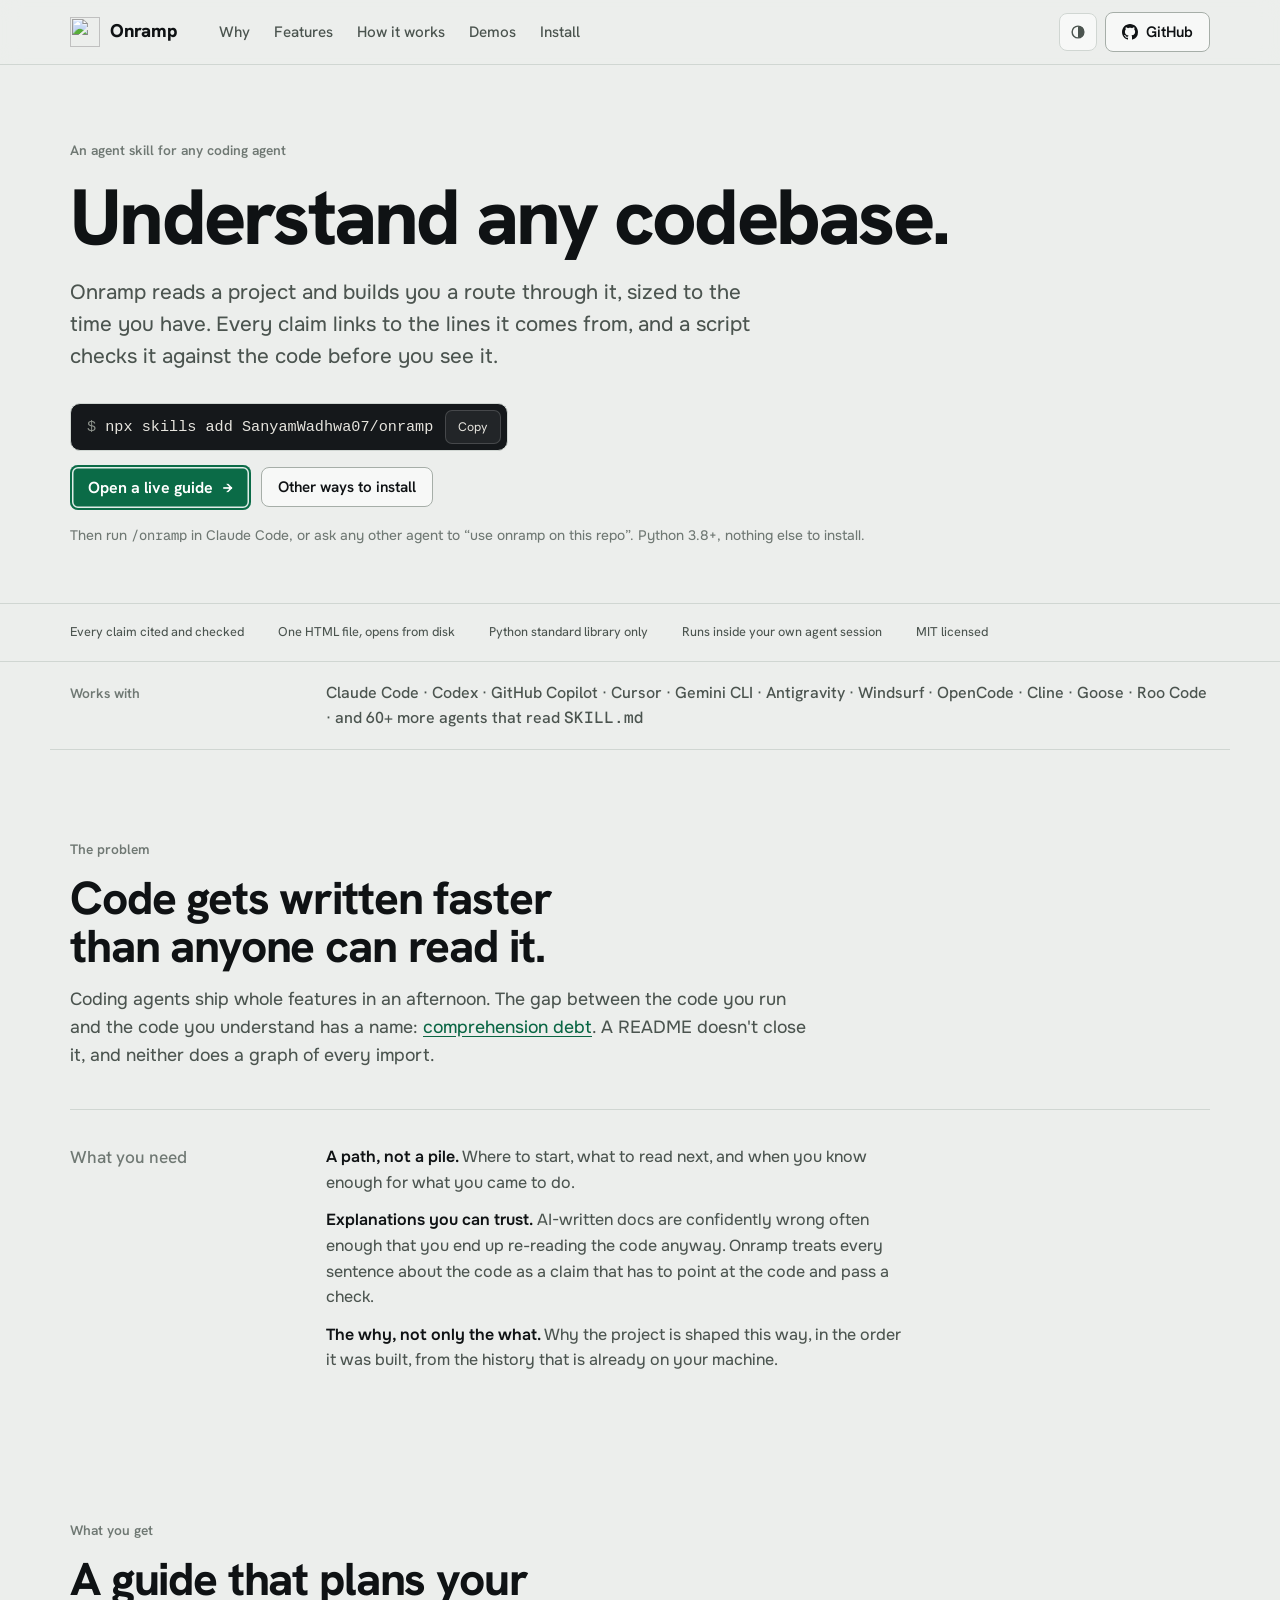
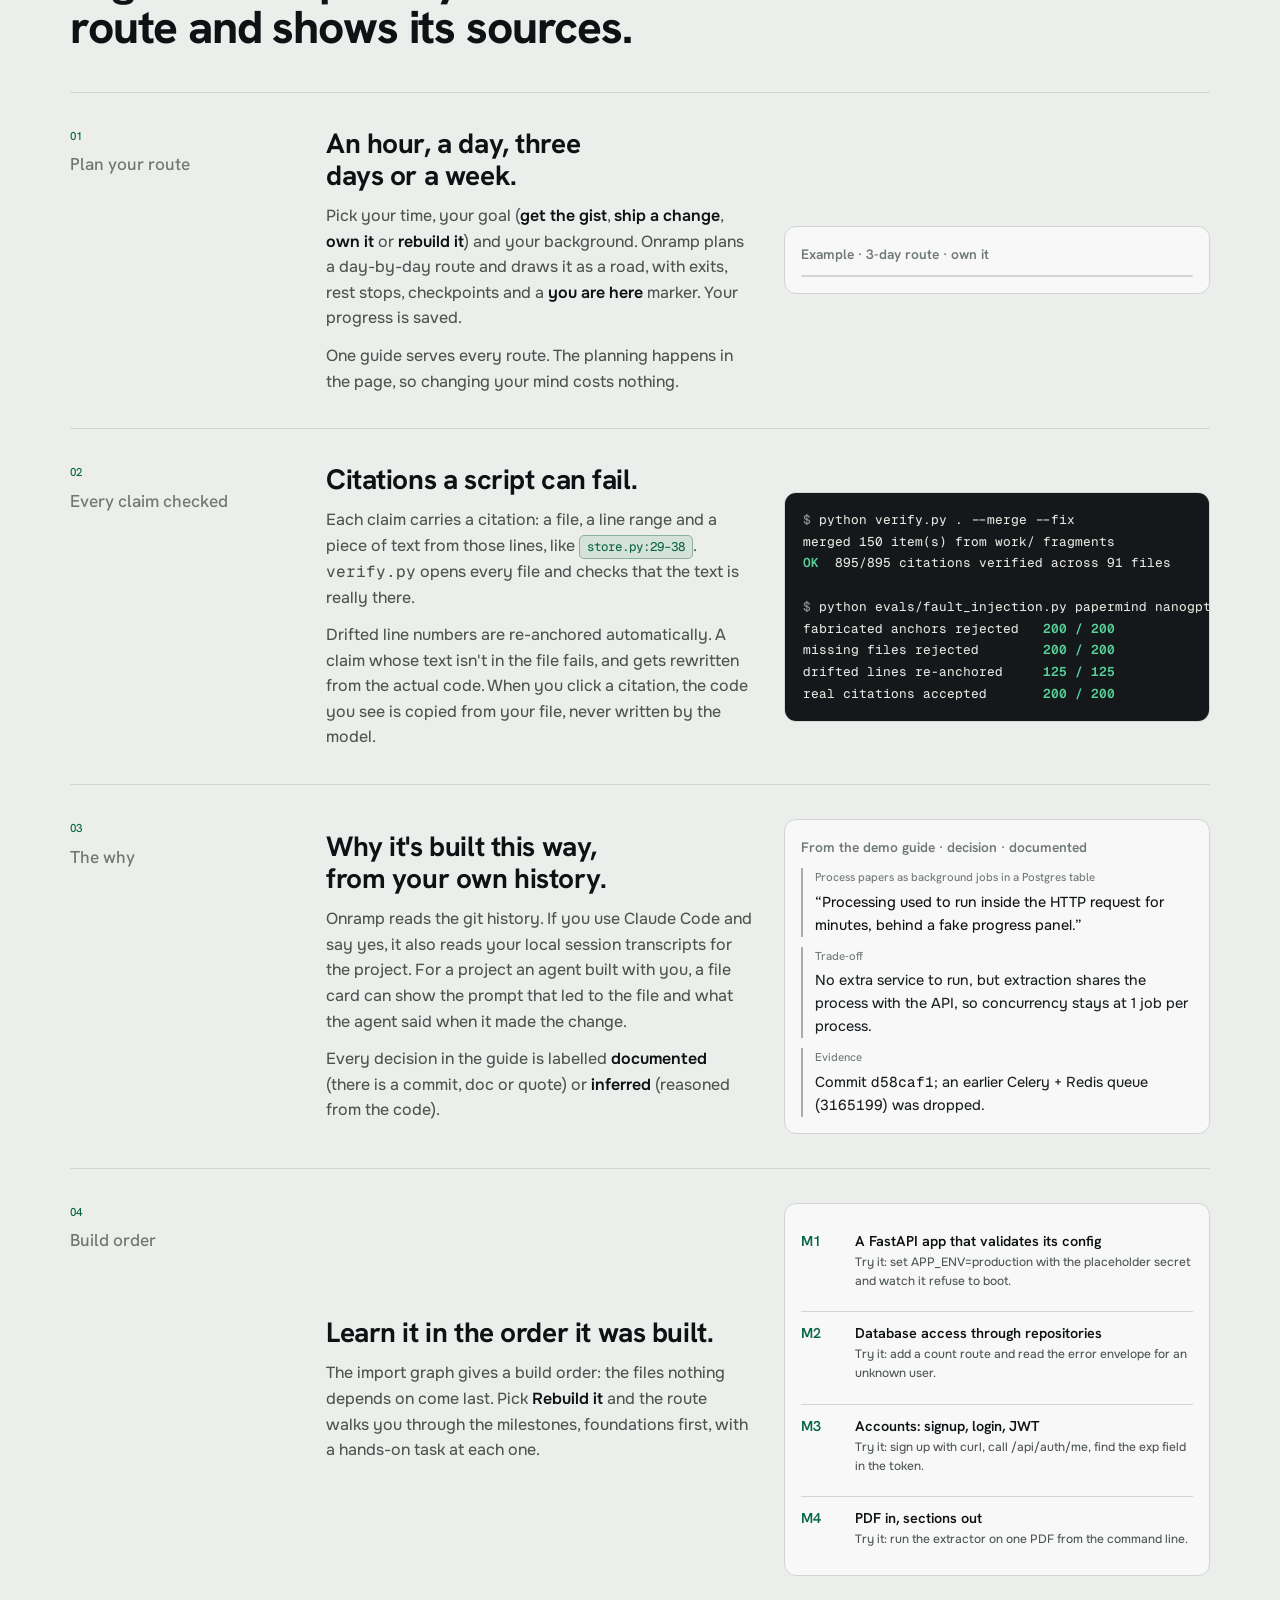
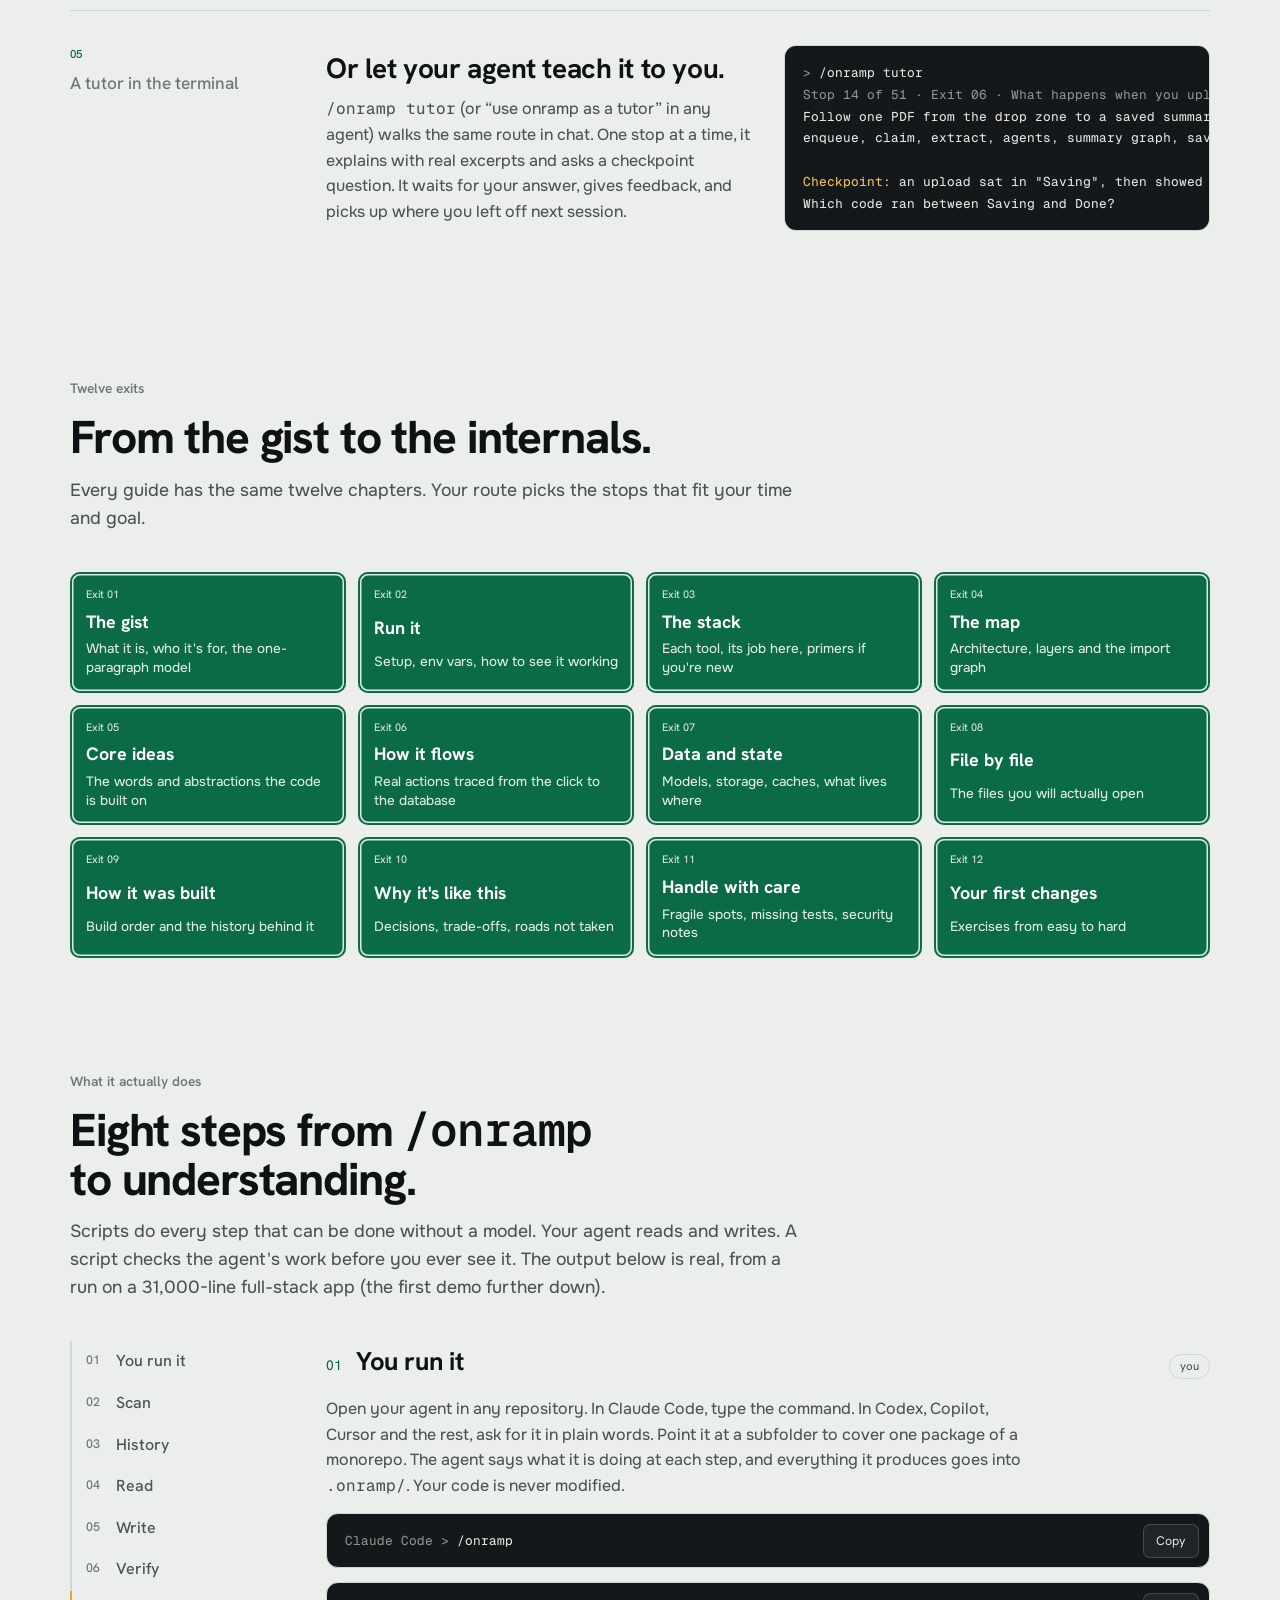
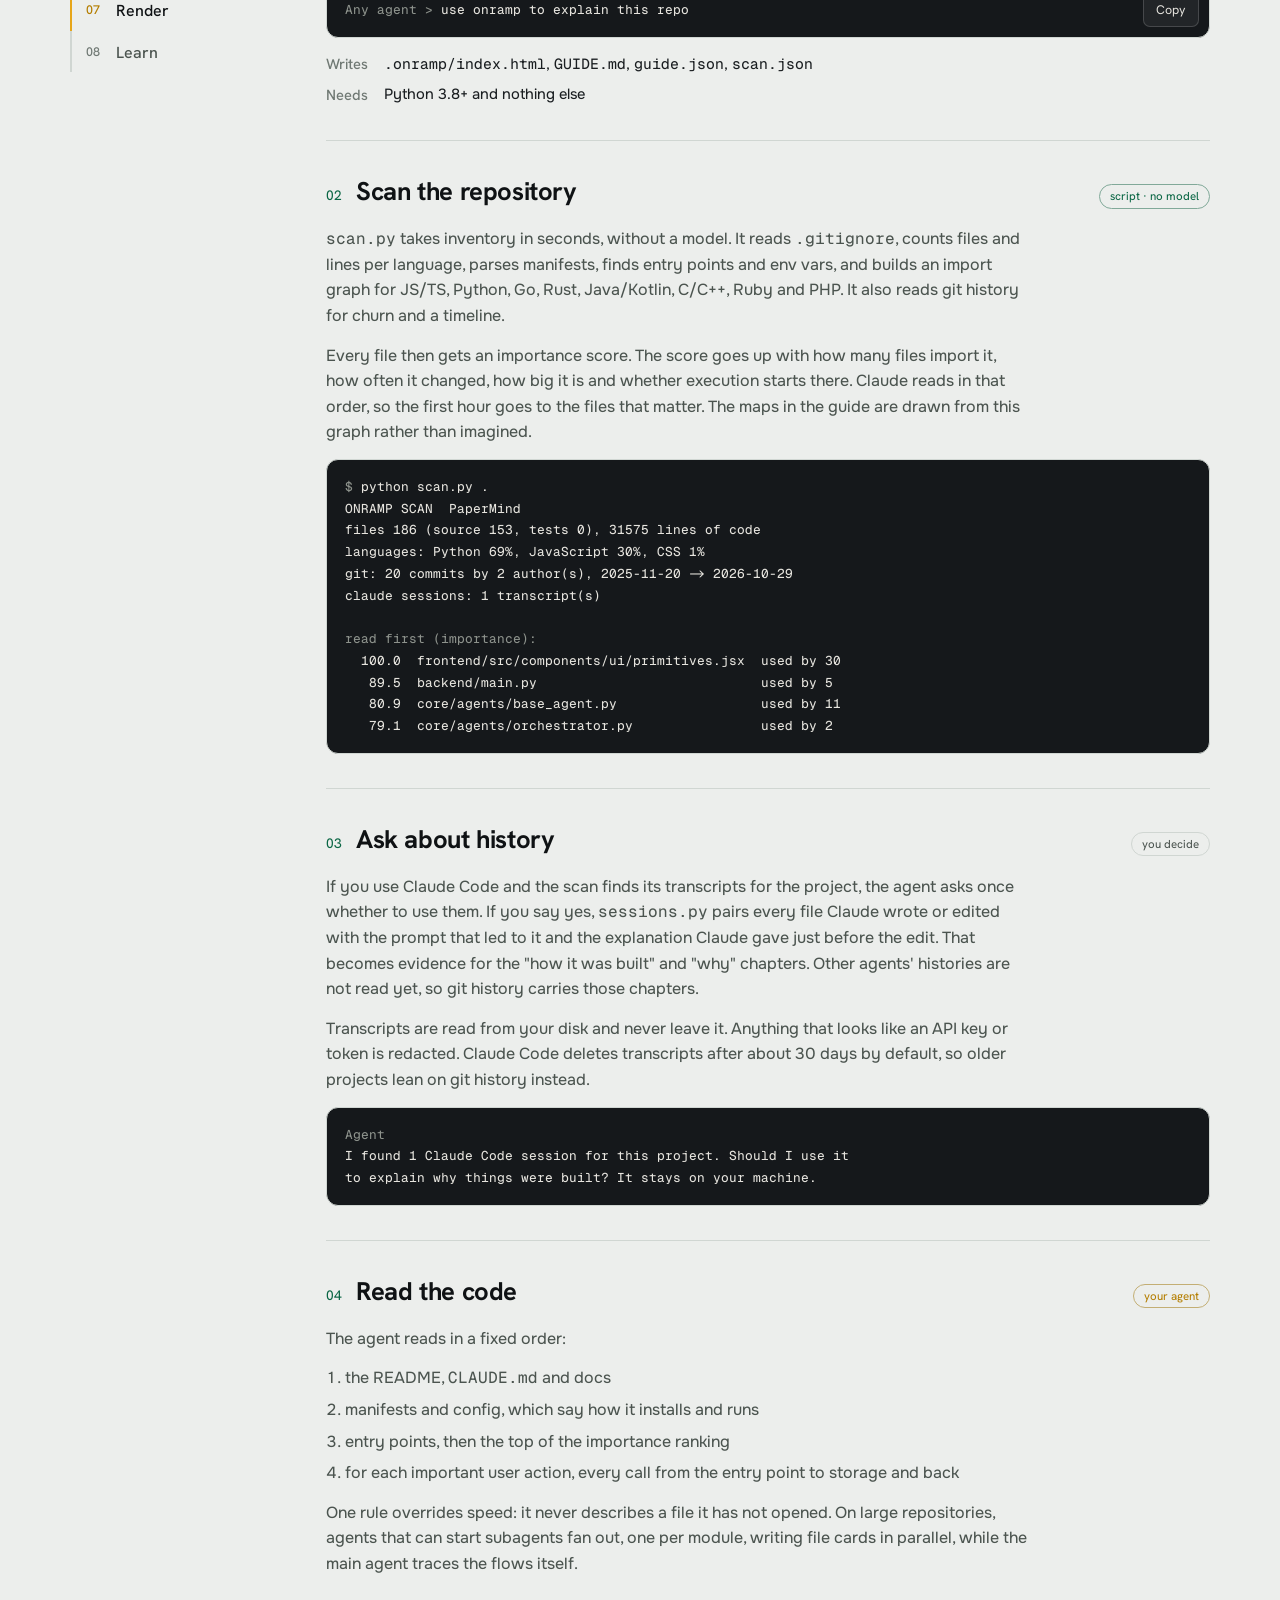
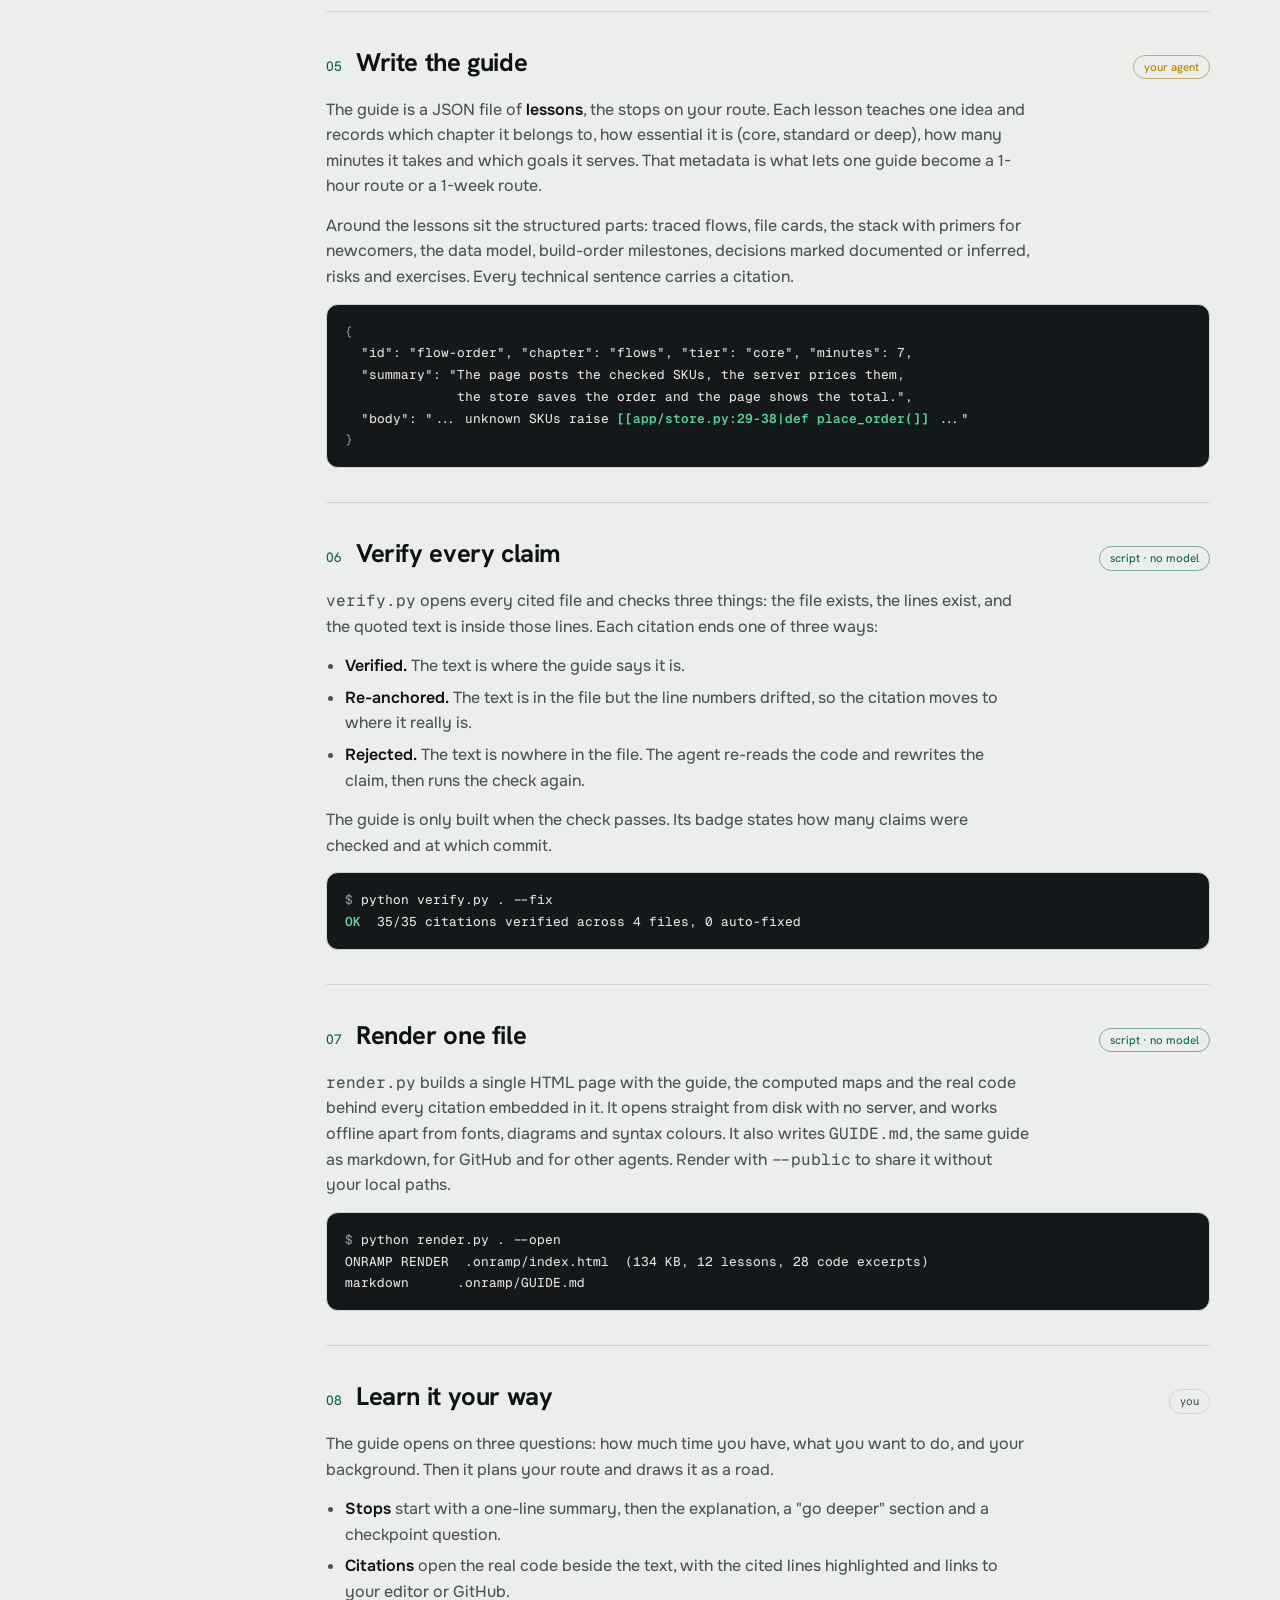
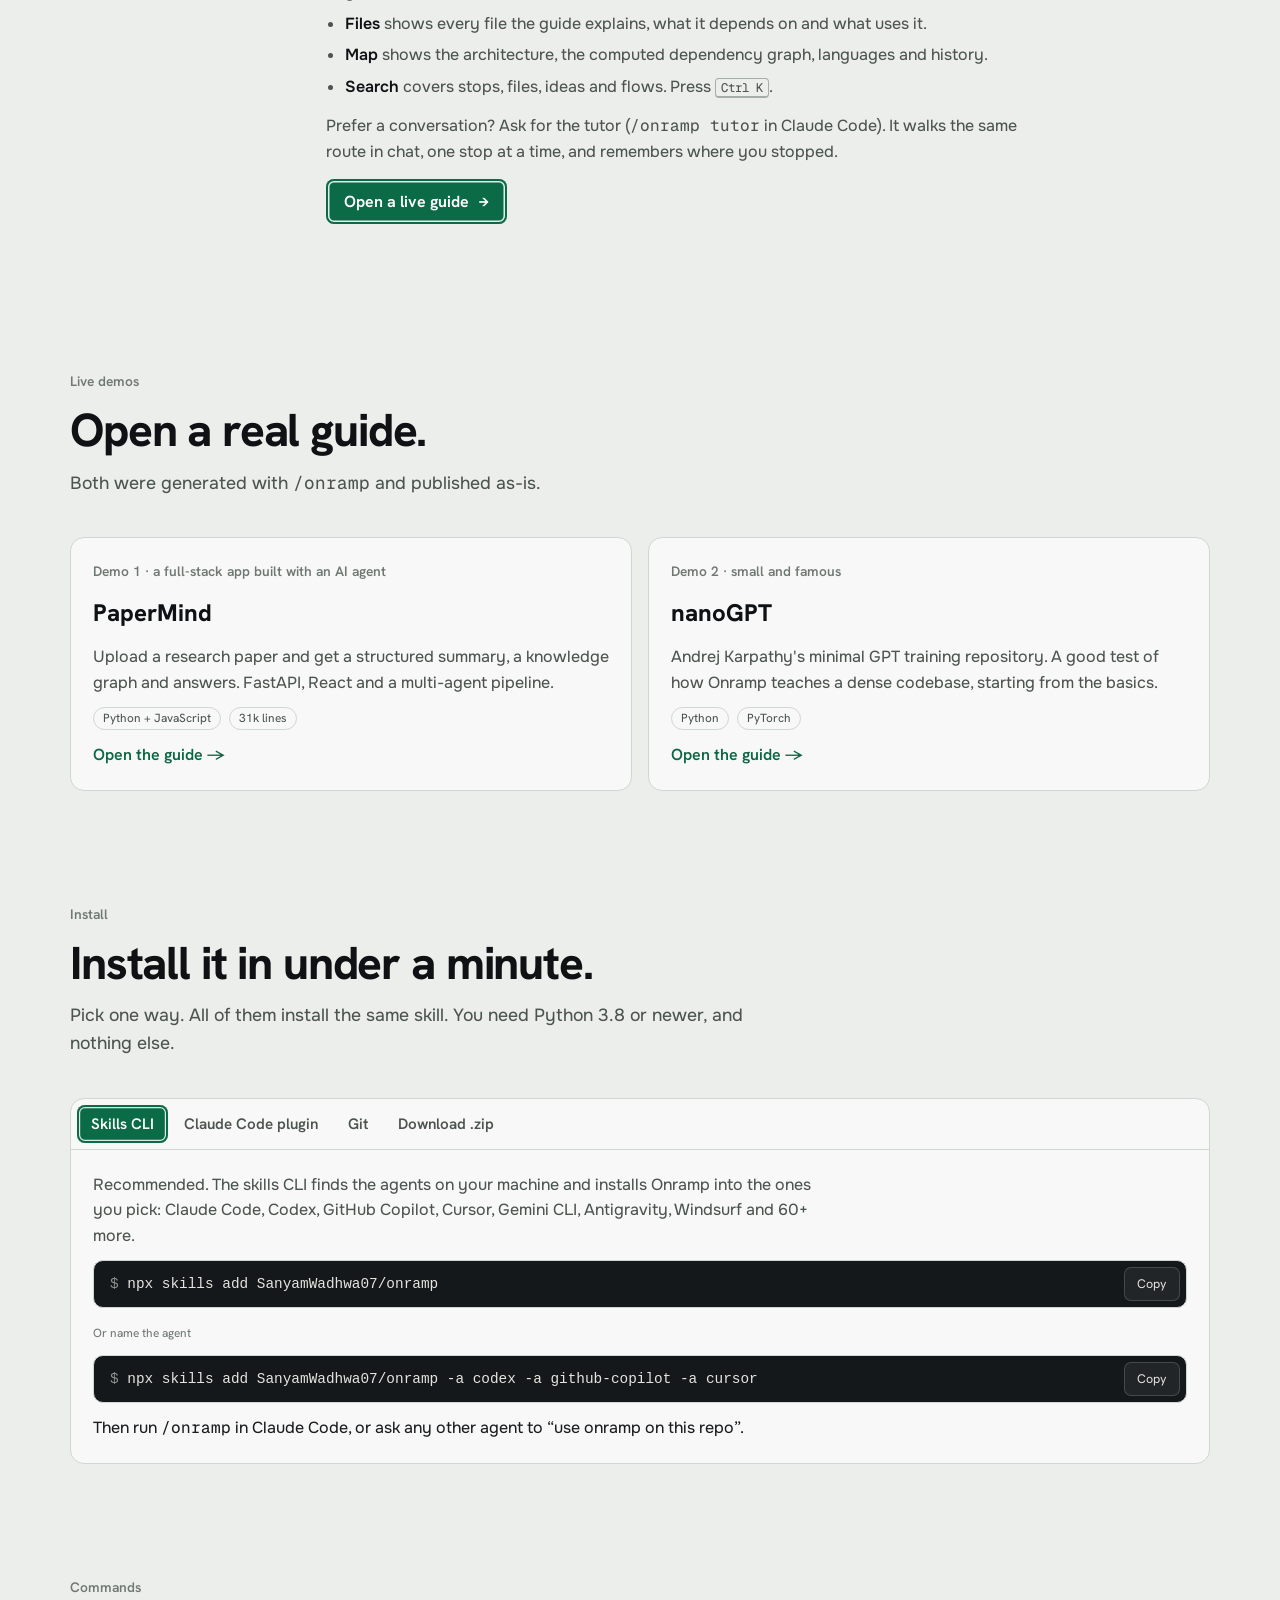
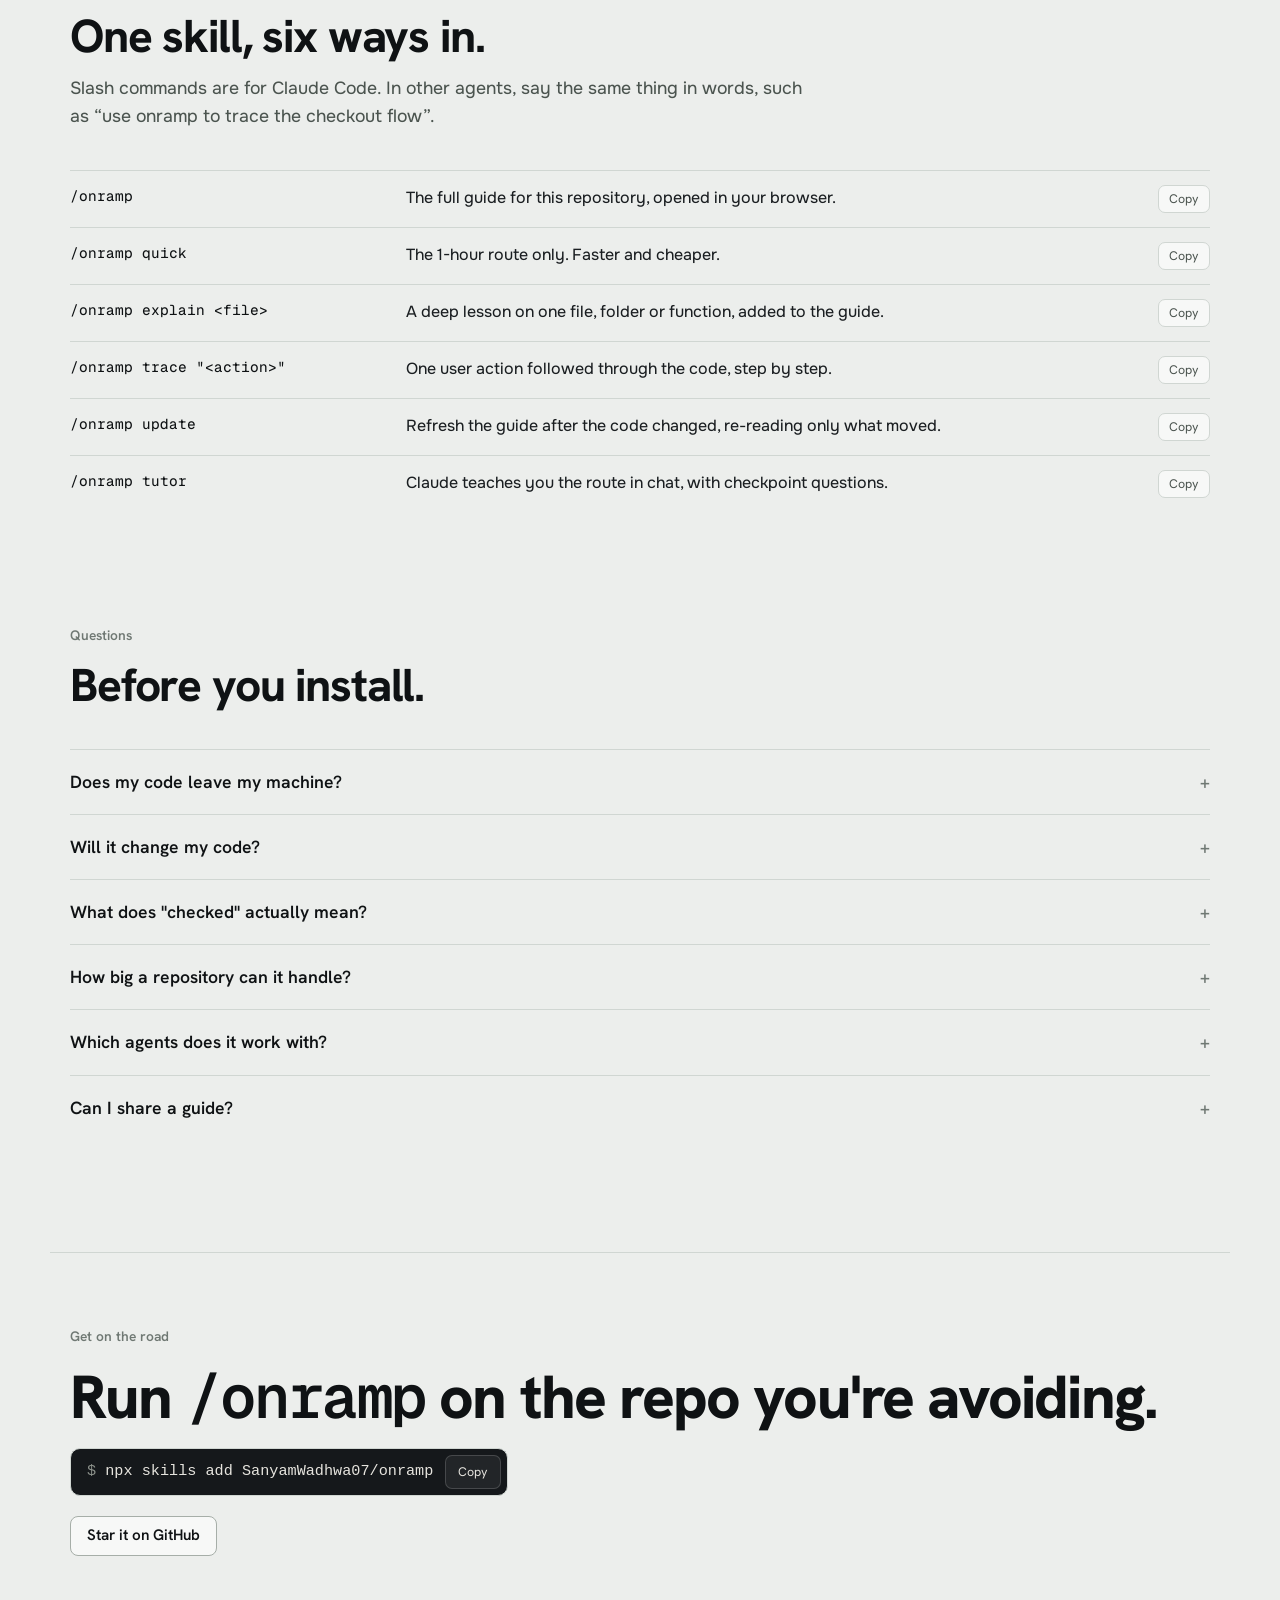
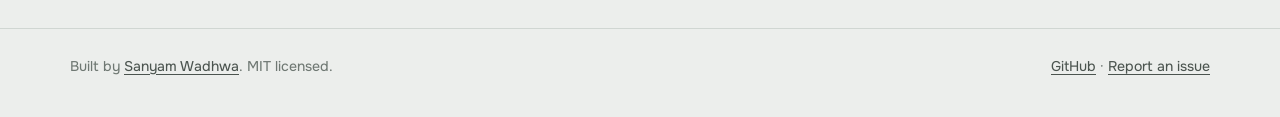
==== commit 980d377e: "Site: terminal blocks no longer render blank lines; feature rows centered Co-Authored-By: Claude Opu" ====
--- a/docs/index.html
+++ b/docs/index.html
@@ -150,7 +150,7 @@
 .row { display: grid; grid-template-columns: var(--label-col) minmax(0, 1fr); gap: 36px; padding-block: 34px; border-top: 1px solid var(--border); }
 .row .label { font-family: var(--font-head); font-weight: 500; font-size: 1.08rem; color: var(--subtle); }
 .row .label b { display: block; font-family: var(--font-head); font-weight: 500; font-size: 0.72rem; color: var(--accent); letter-spacing: 0; margin-bottom: 6px; }
-.row .content { min-width: 0; display: grid; grid-template-columns: minmax(0, 1fr) minmax(0, 1fr); gap: 32px; align-items: start; }
+.row .content { min-width: 0; display: grid; grid-template-columns: minmax(0, 1fr) minmax(0, 1fr); gap: 32px; align-items: center; }
 .row .content.single { grid-template-columns: minmax(0, 1fr); }
 .row h3 { font-weight: 700; font-size: clamp(1.35rem, 2.2vw, 1.75rem); line-height: 1.15; letter-spacing: -0.015em; }
 .row .text { display: grid; gap: 12px; }
@@ -213,7 +213,9 @@
 .facts dt { color: var(--subtle); font-family: var(--font-head); font-weight: 500; }
 .facts dd { margin: 0; color: var(--text); }
 kbd { font-family: var(--font-mono); font-size: 0.78em; border: 1px solid var(--border-strong); border-bottom-width: 2px; border-radius: 4px; padding: 0 5px; }
-.term { position: relative; white-space: pre; }
+.term { position: relative; }
+.term > div { white-space: pre; }
+.term:has(.copy) > div { padding-right: 72px; }
 .term .copy { position: absolute; top: 10px; right: 10px; }
 .cmds .copy { height: 28px; padding: 0 10px; border-color: var(--border); background: var(--surface); color: var(--muted); }
 .cmds .copy:hover { color: var(--ink); background: var(--surface-2); }
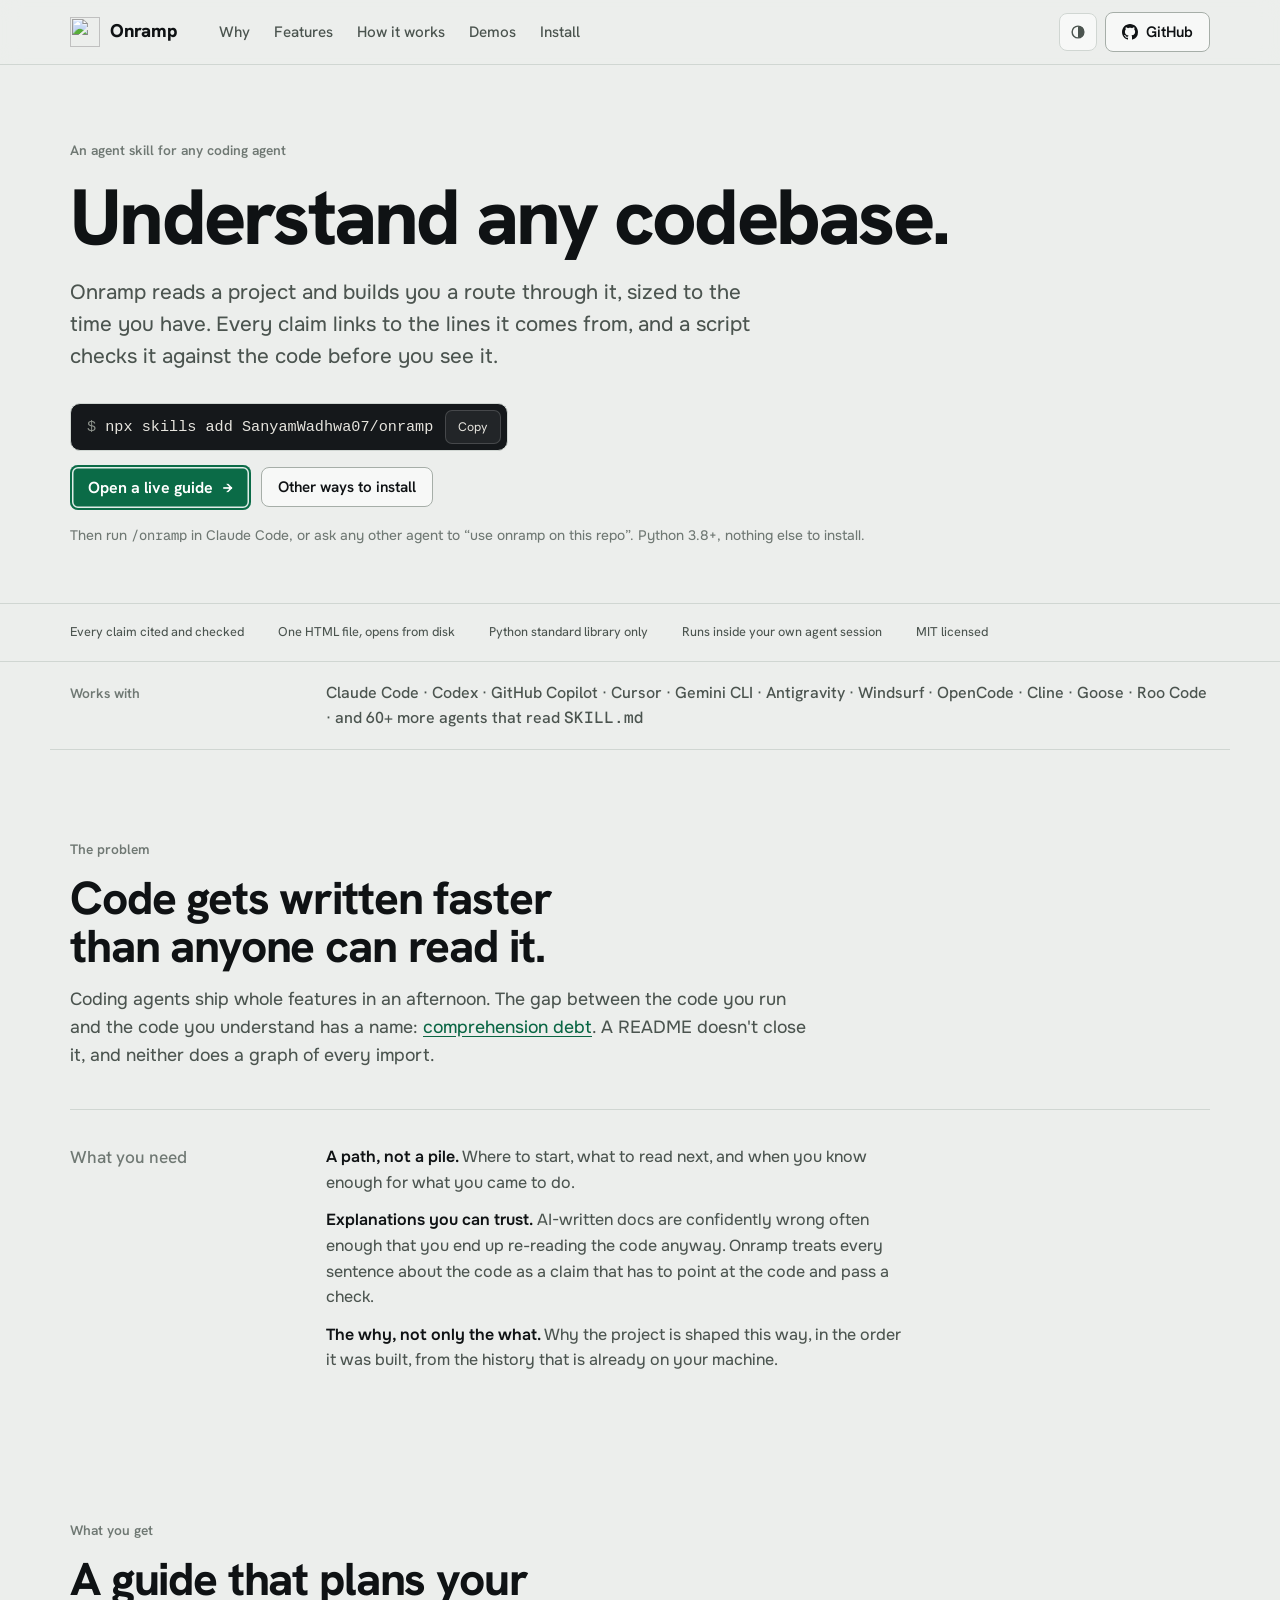
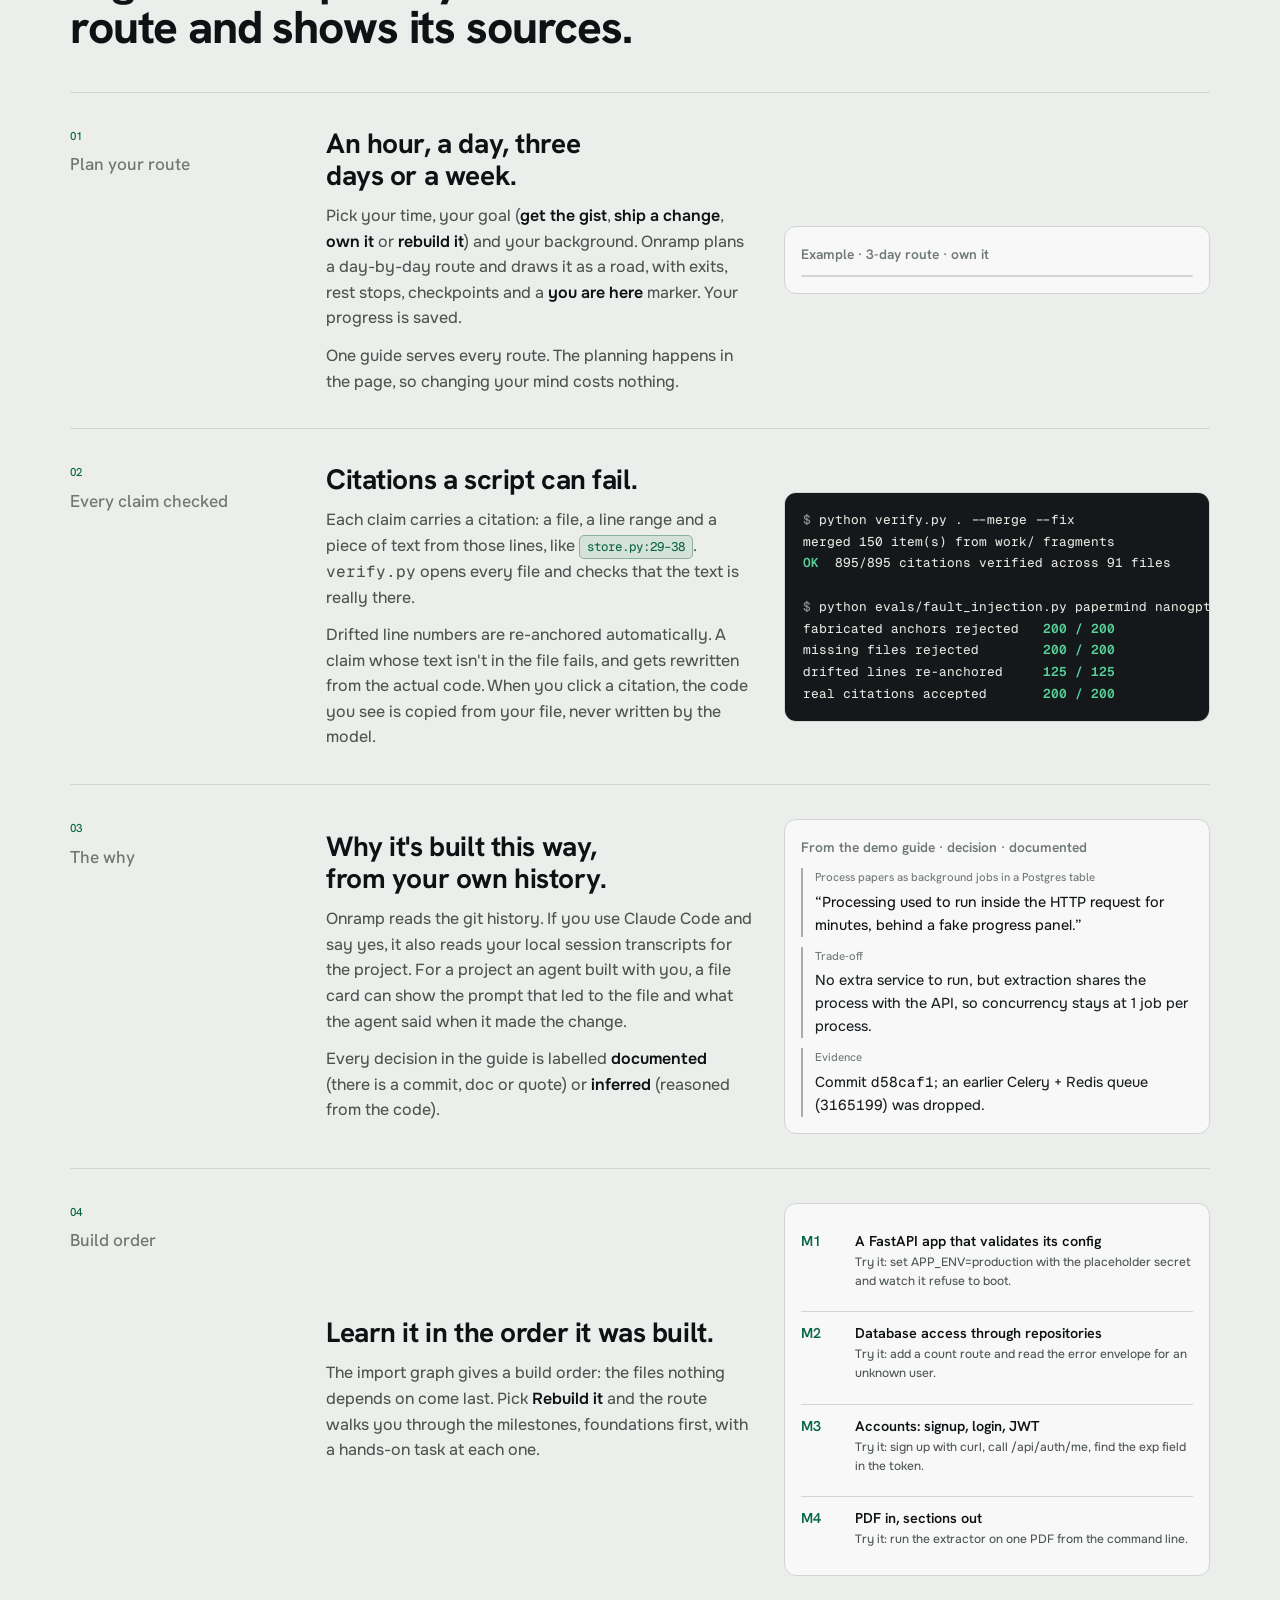
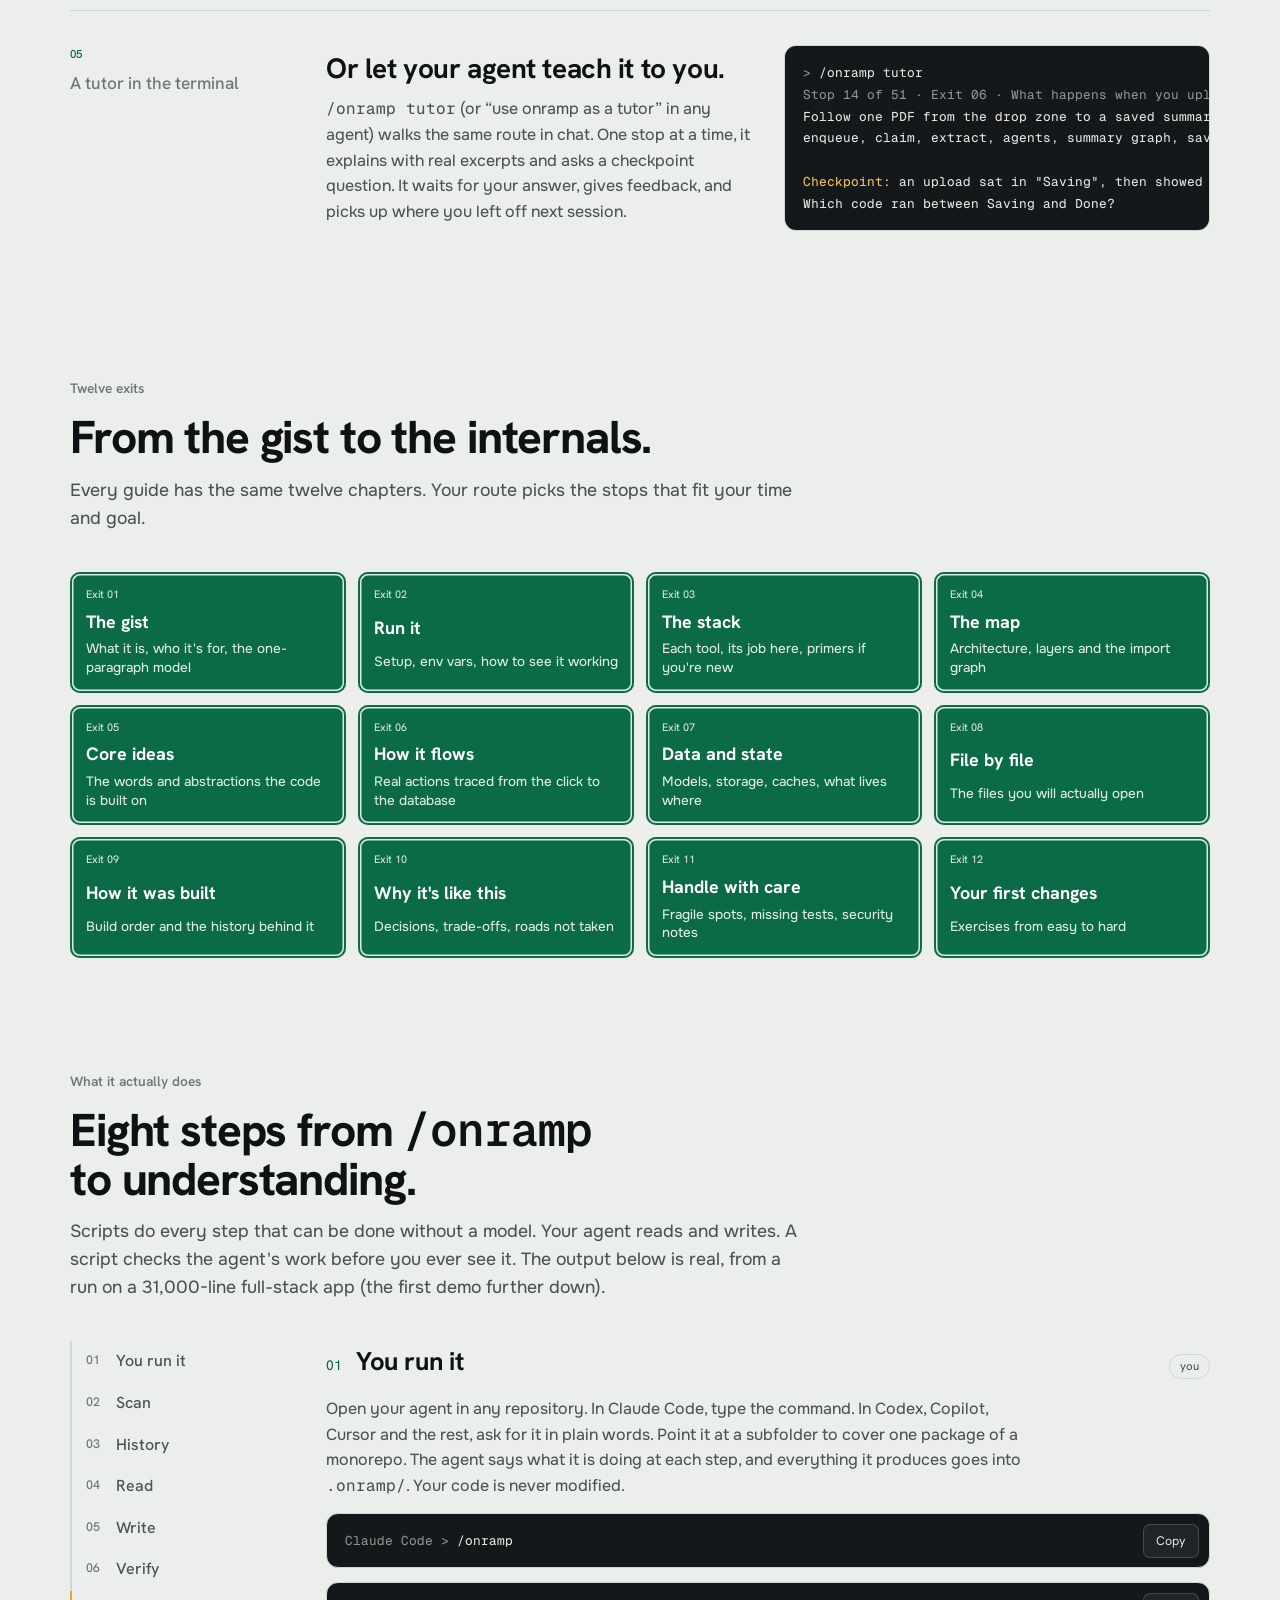
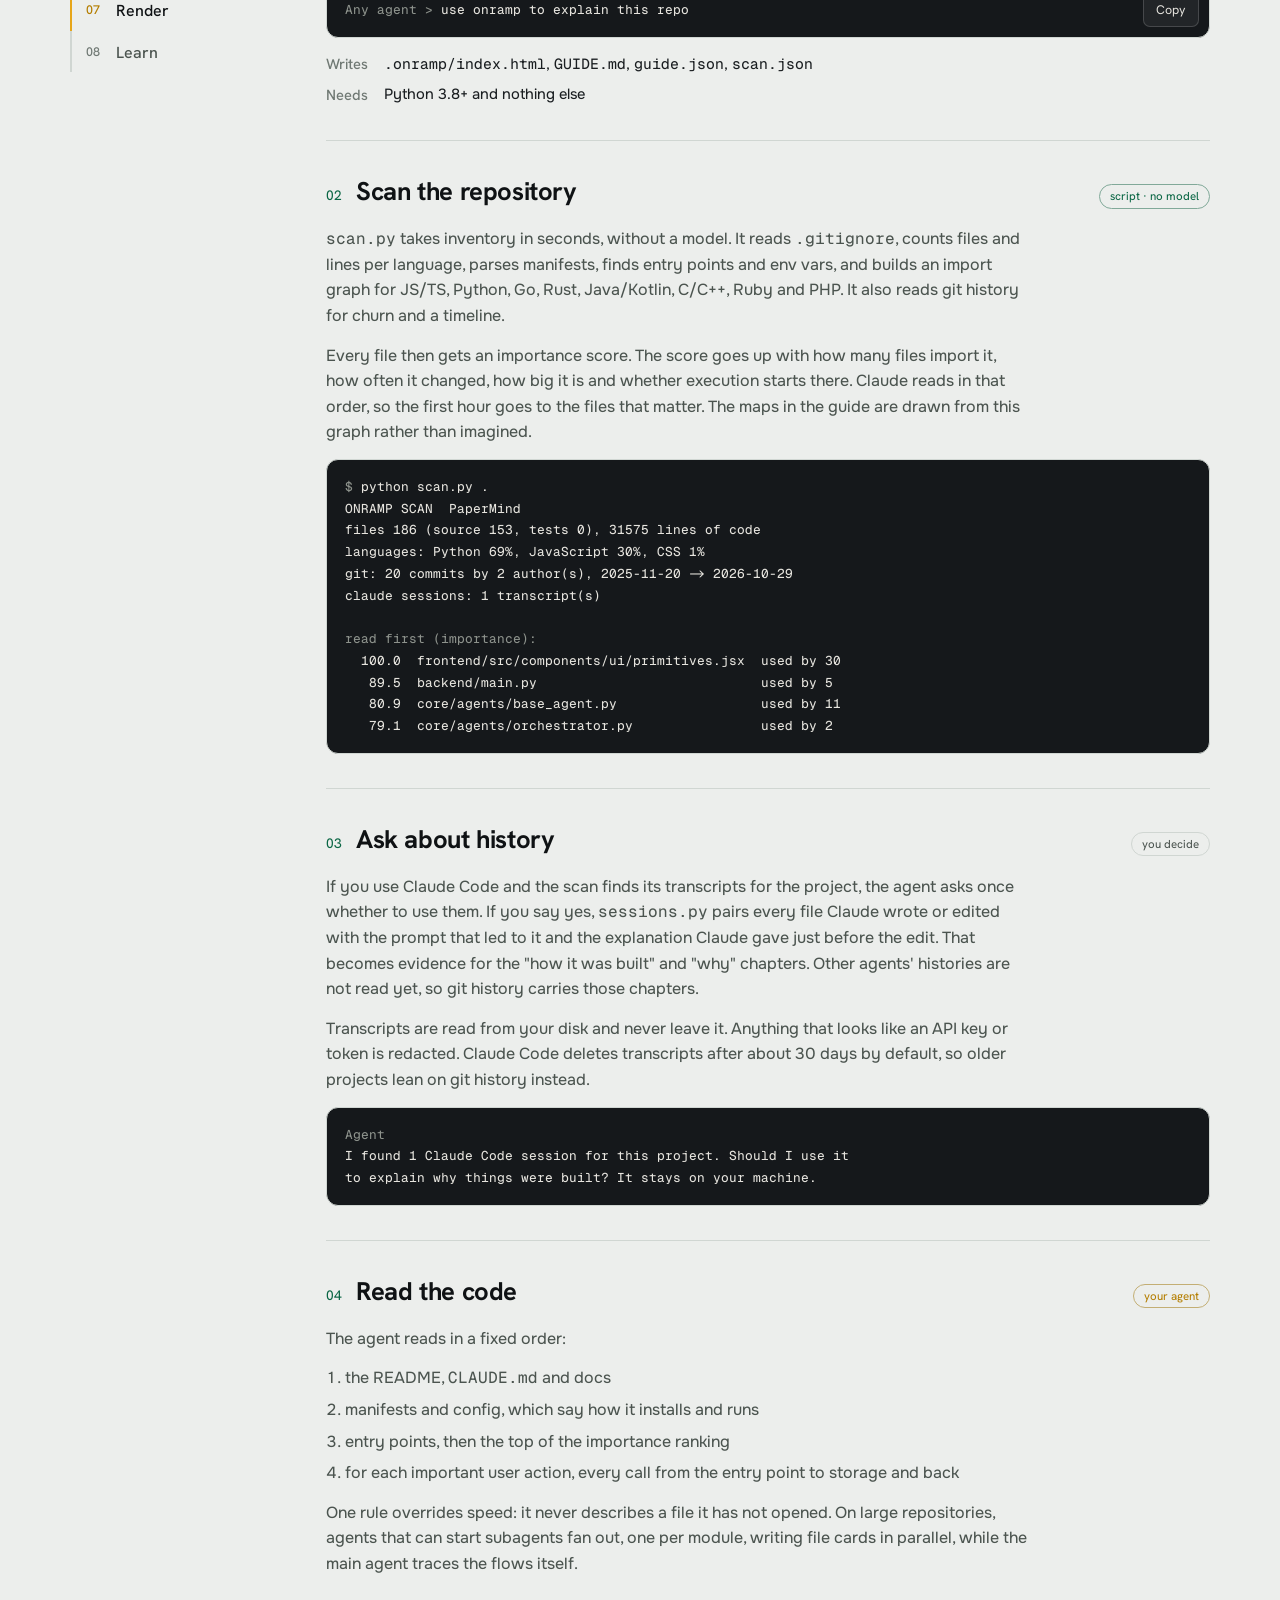
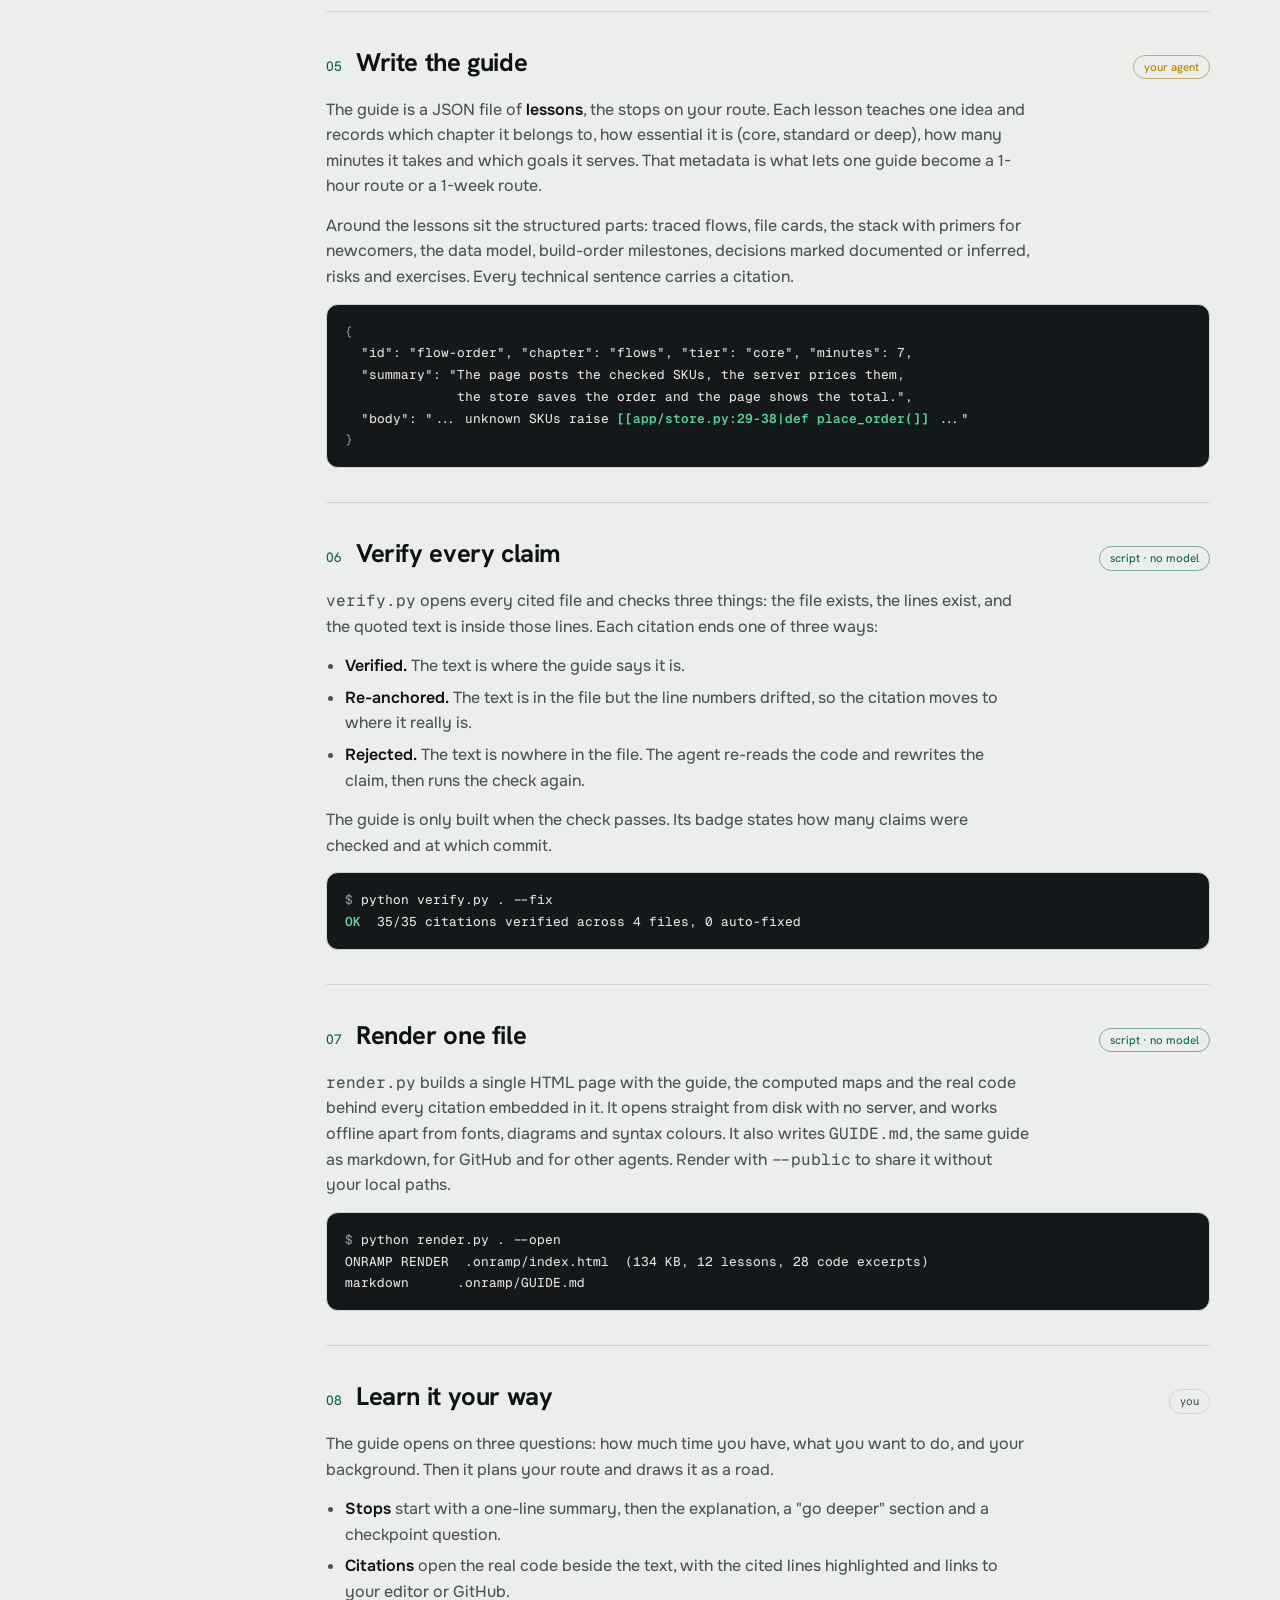
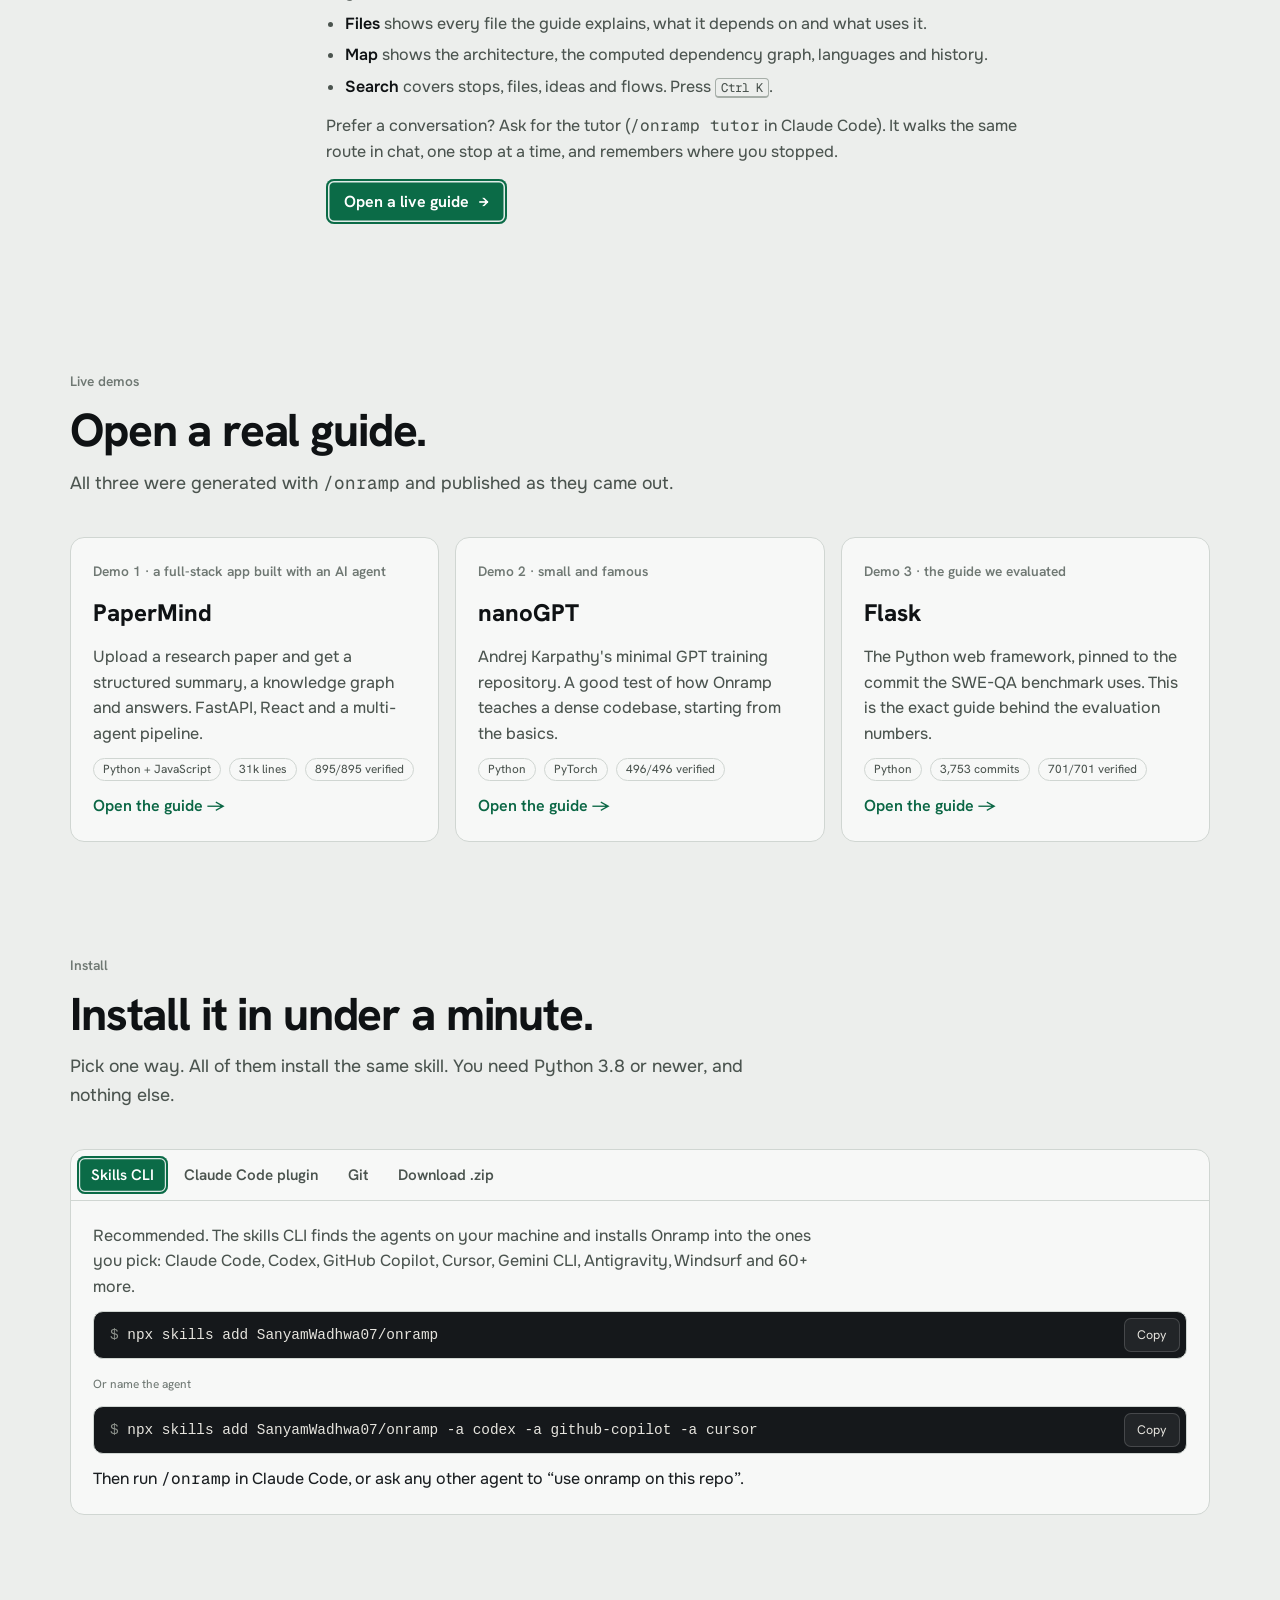
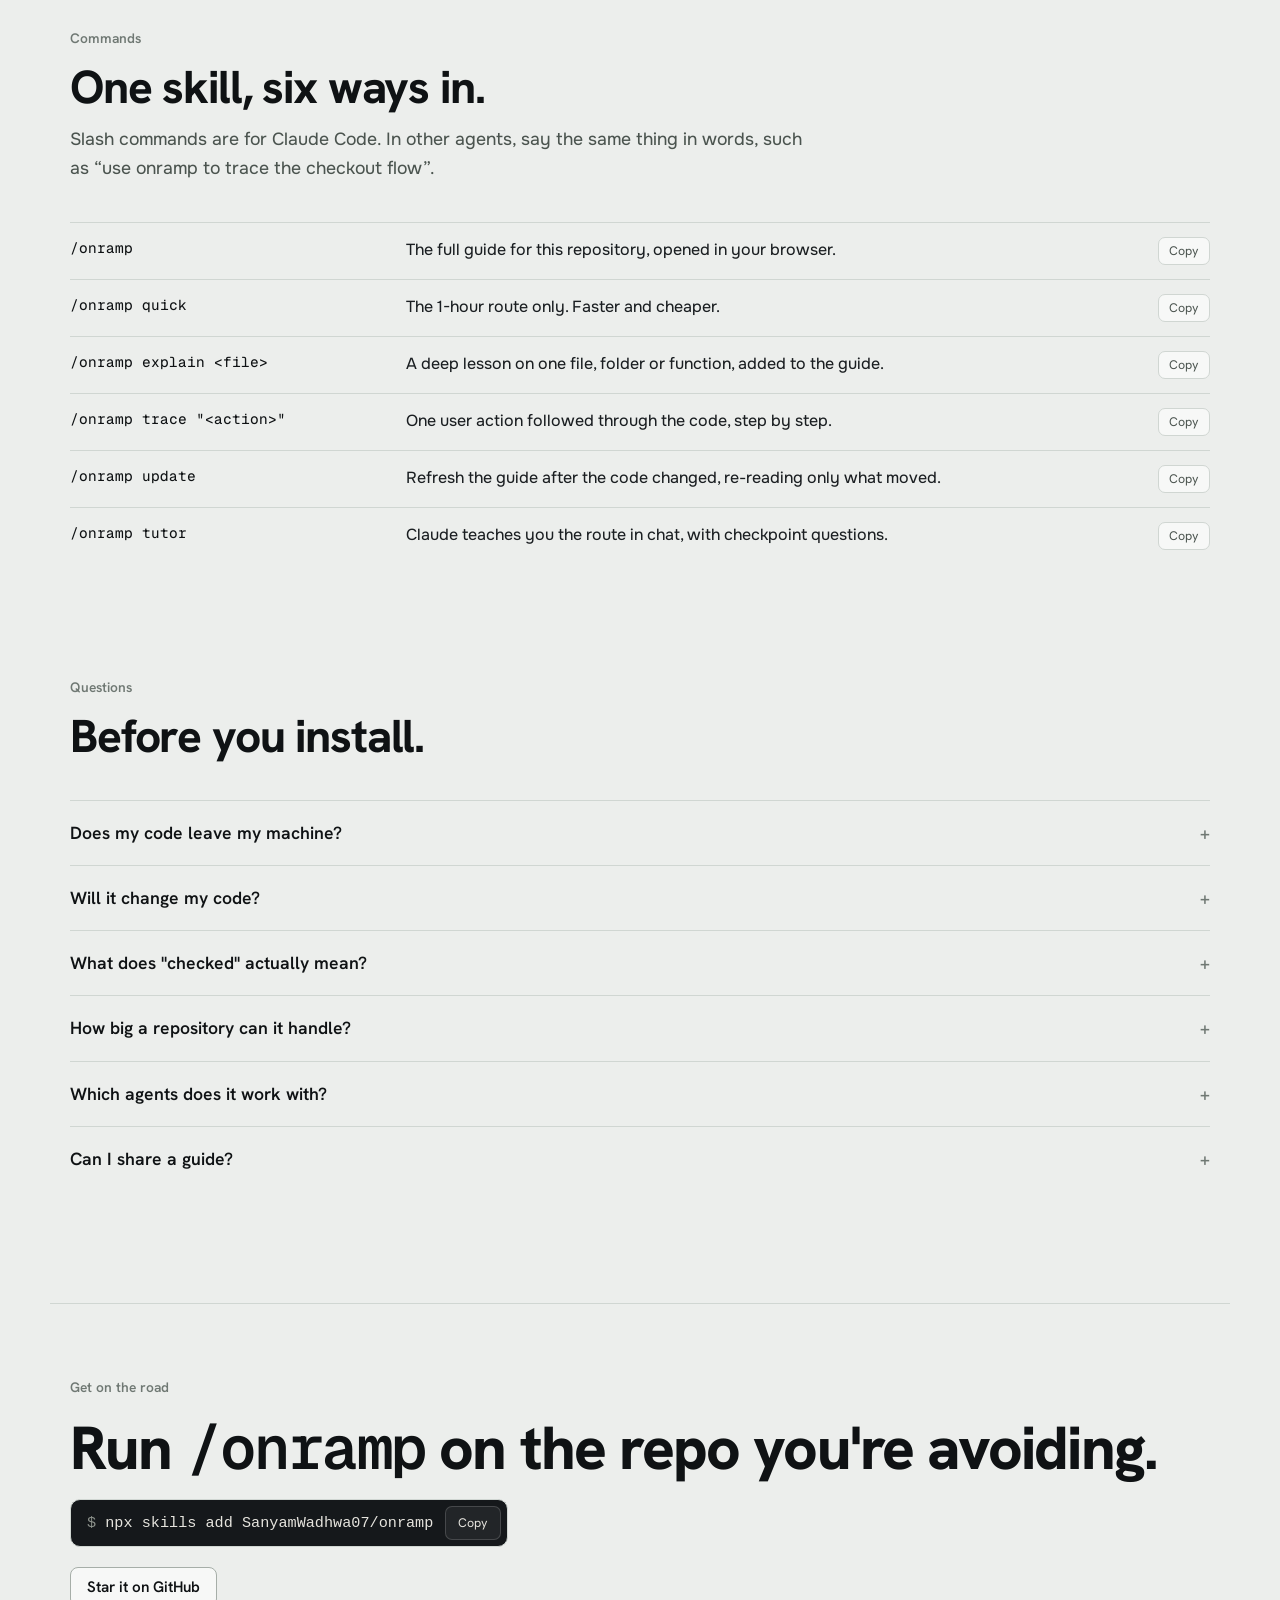
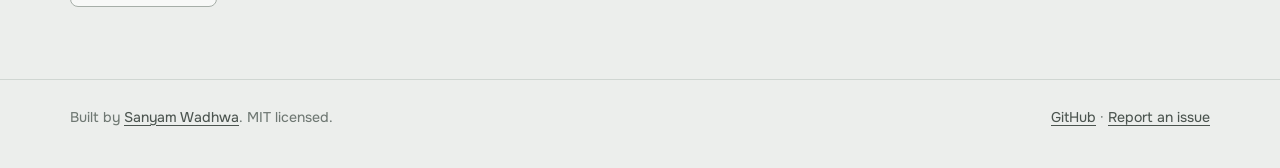
==== commit 5447f1ab: "Flask demo: the guide behind the evaluation, on the site and in the README Co-Authored-By: Claude Op" ====
--- a/docs/index.html
+++ b/docs/index.html
@@ -241,7 +241,7 @@
 .line .dollar { color: var(--code-muted); user-select: none; }
 
 /* demos */
-.demos { display: grid; grid-template-columns: repeat(2, minmax(0, 1fr)); gap: 16px; }
+.demos { display: grid; grid-template-columns: repeat(3, minmax(0, 1fr)); gap: 16px; }
 .demo { display: grid; gap: 12px; text-decoration: none; color: inherit; border: 1px solid var(--border); border-radius: 14px; background: var(--surface); padding: 22px; transition: border-color 0.15s, transform 0.15s; }
 .demo:hover { border-color: var(--border-strong); transform: translateY(-2px); }
 .demo h3 { font-size: 1.5rem; font-weight: 750; }
@@ -535,21 +535,28 @@
     <div class="block-head">
       <span class="eyebrow">Live demos</span>
       <h2>Open a real guide.</h2>
-      <p>Both were generated with <span class="mono">/onramp</span> and published as-is.</p>
+      <p>All three were generated with <span class="mono">/onramp</span> and published as they came out.</p>
     </div>
     <div class="demos">
       <a class="demo" href="/demo/papermind">
         <span class="eyebrow">Demo 1 &middot; a full-stack app built with an AI agent</span>
         <h3>PaperMind</h3>
         <p>Upload a research paper and get a structured summary, a knowledge graph and answers. FastAPI, React and a multi-agent pipeline.</p>
-        <div class="stats" id="stats-papermind"><span>Python + JavaScript</span><span>31k lines</span></div>
+        <div class="stats" id="stats-papermind"><span>Python + JavaScript</span><span>31k lines</span><span>895/895 verified</span></div>
         <span class="go">Open the guide &rarr;</span>
       </a>
       <a class="demo" href="/demo/nanogpt">
         <span class="eyebrow">Demo 2 &middot; small and famous</span>
         <h3>nanoGPT</h3>
         <p>Andrej Karpathy's minimal GPT training repository. A good test of how Onramp teaches a dense codebase, starting from the basics.</p>
-        <div class="stats" id="stats-nanogpt"><span>Python</span><span>PyTorch</span></div>
+        <div class="stats" id="stats-nanogpt"><span>Python</span><span>PyTorch</span><span>496/496 verified</span></div>
+        <span class="go">Open the guide &rarr;</span>
+      </a>
+      <a class="demo" href="/demo/flask">
+        <span class="eyebrow">Demo 3 &middot; the guide we evaluated</span>
+        <h3>Flask</h3>
+        <p>The Python web framework, pinned to the commit the SWE-QA benchmark uses. This is the exact guide behind the evaluation numbers.</p>
+        <div class="stats"><span>Python</span><span>3,753 commits</span><span>701/701 verified</span></div>
         <span class="go">Open the guide &rarr;</span>
       </a>
     </div>
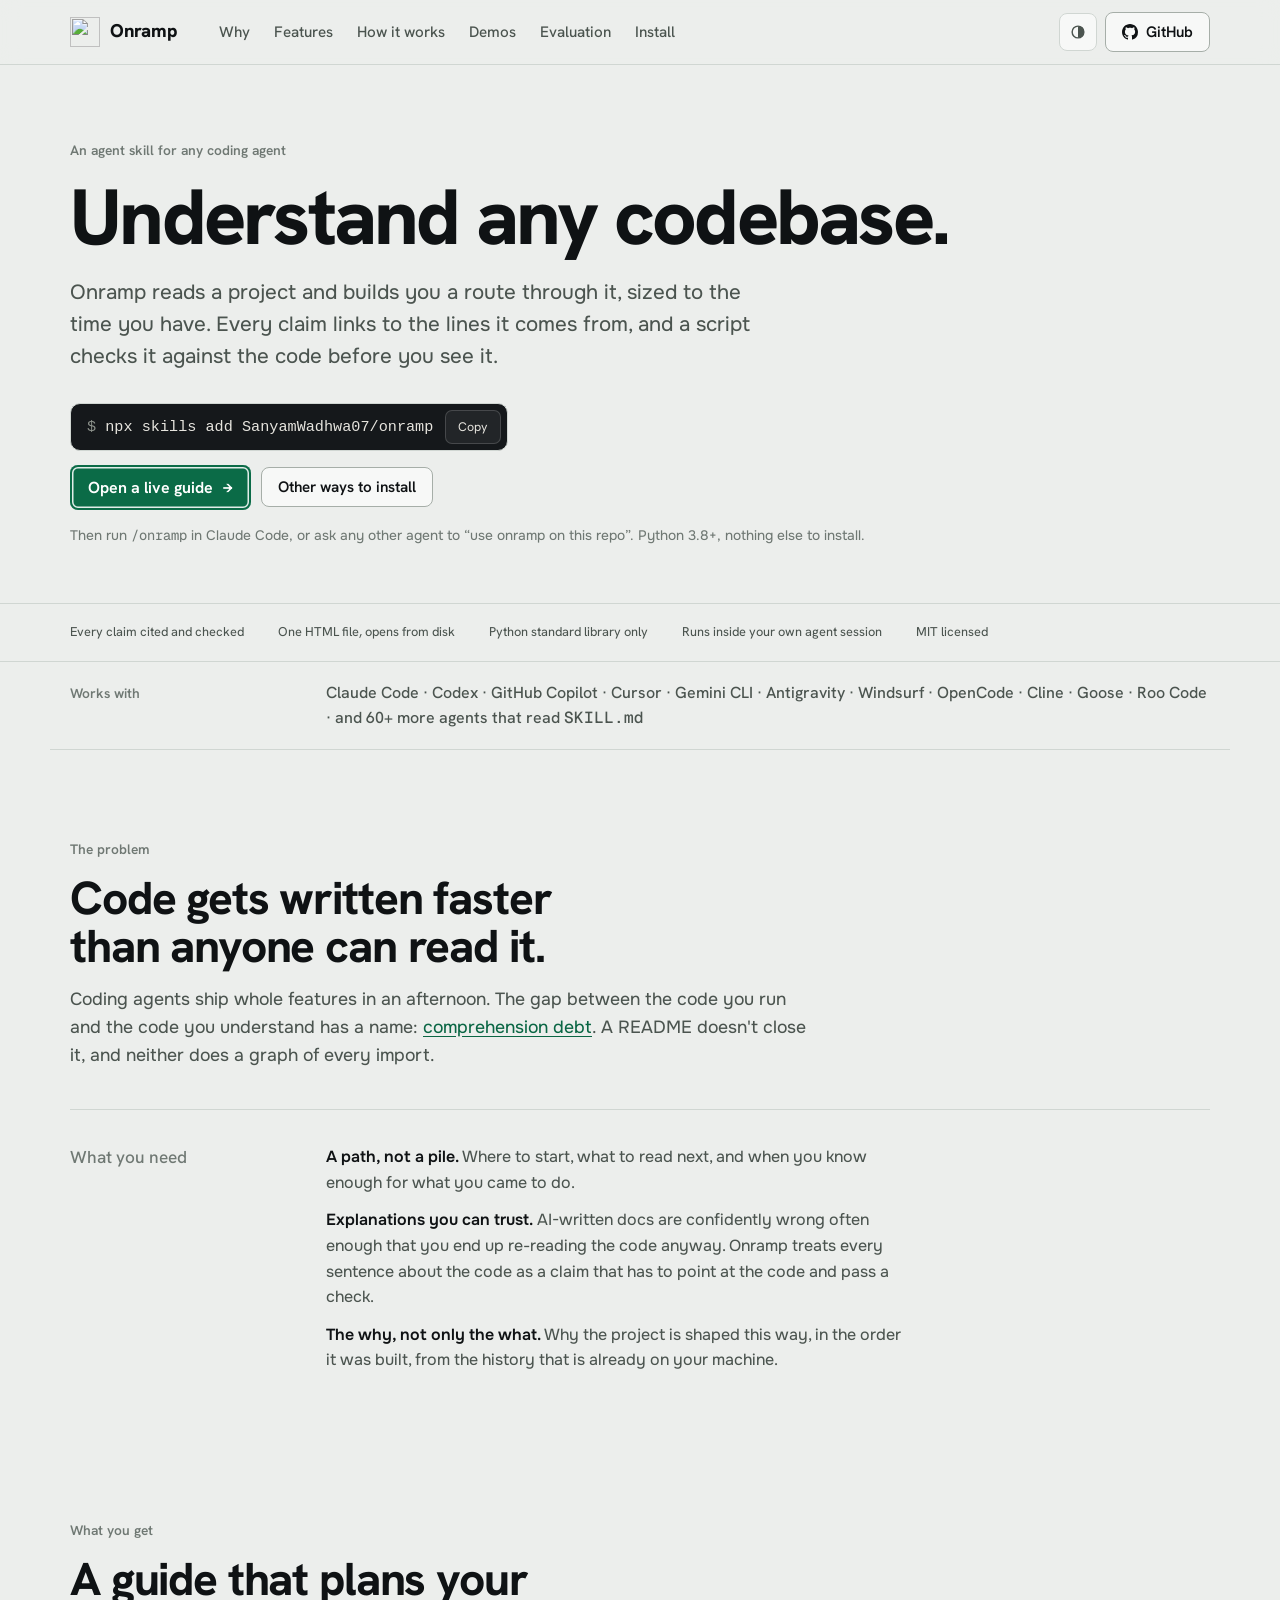
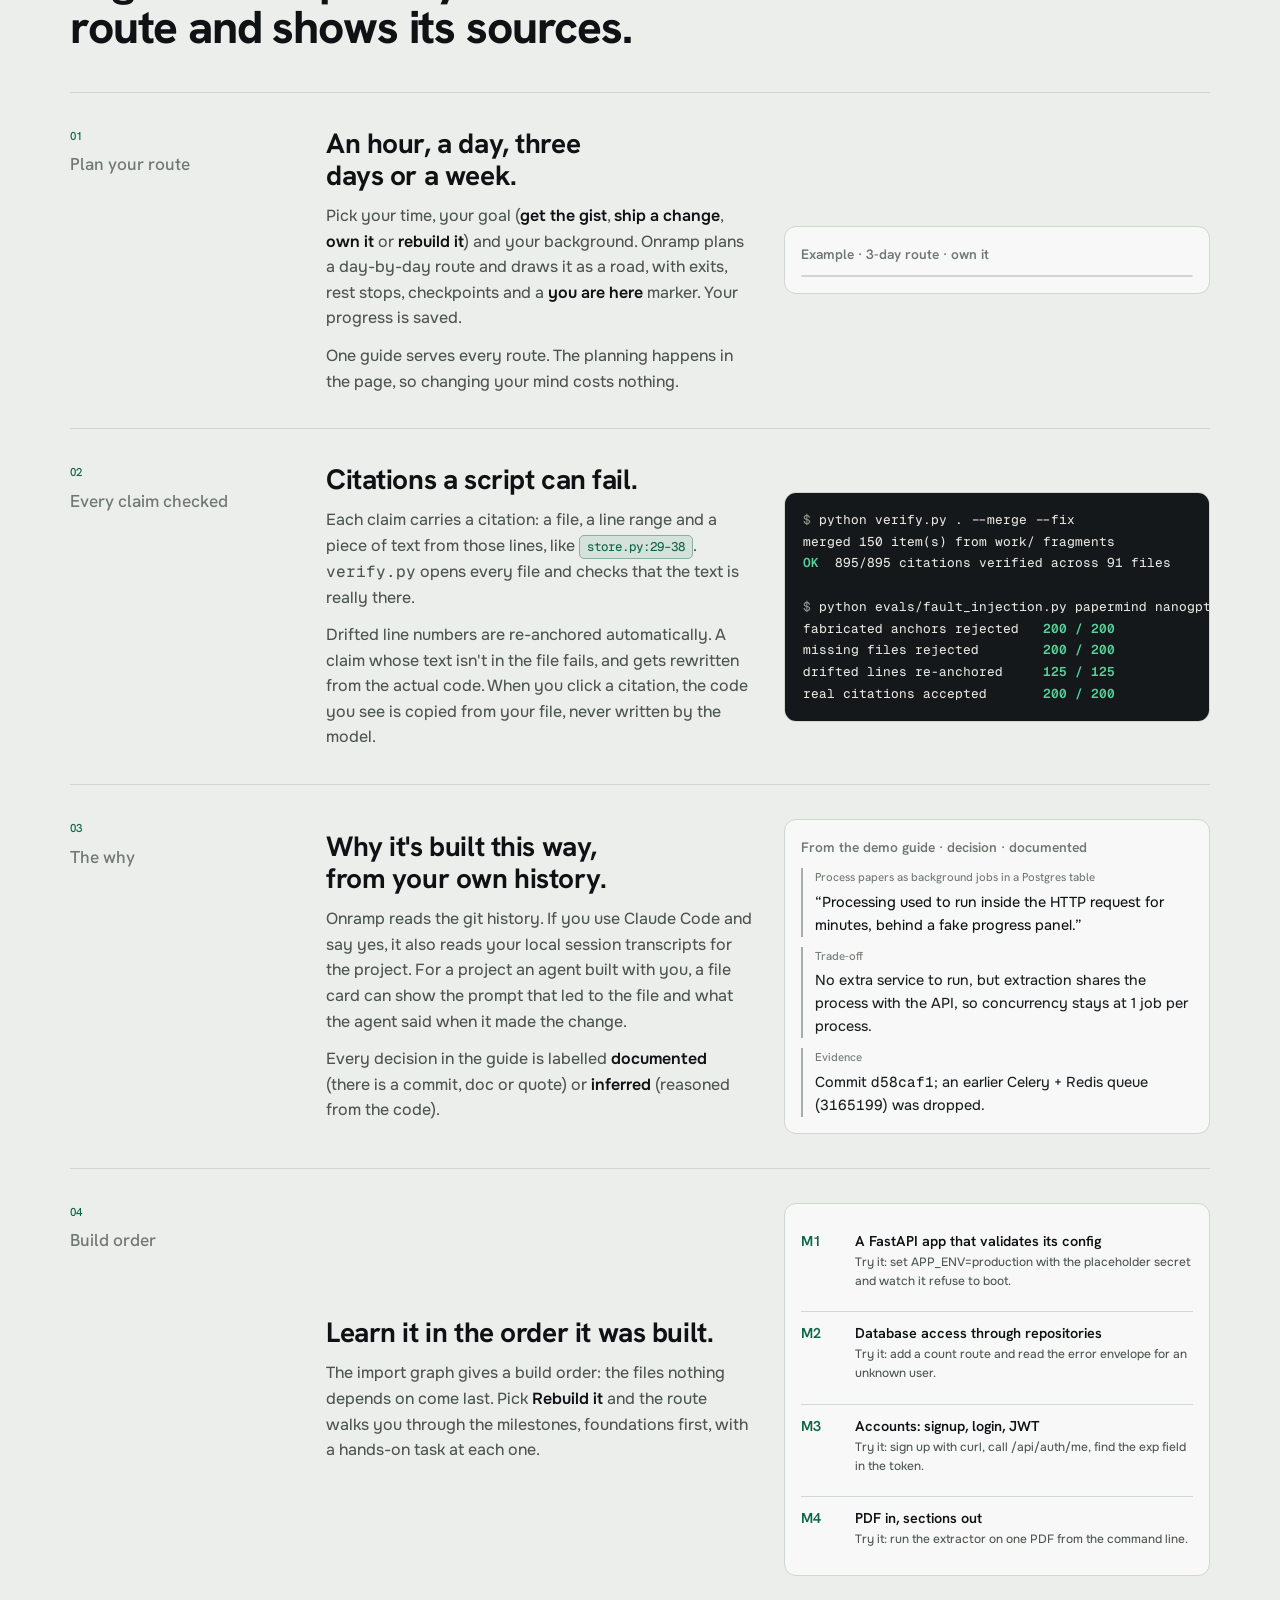
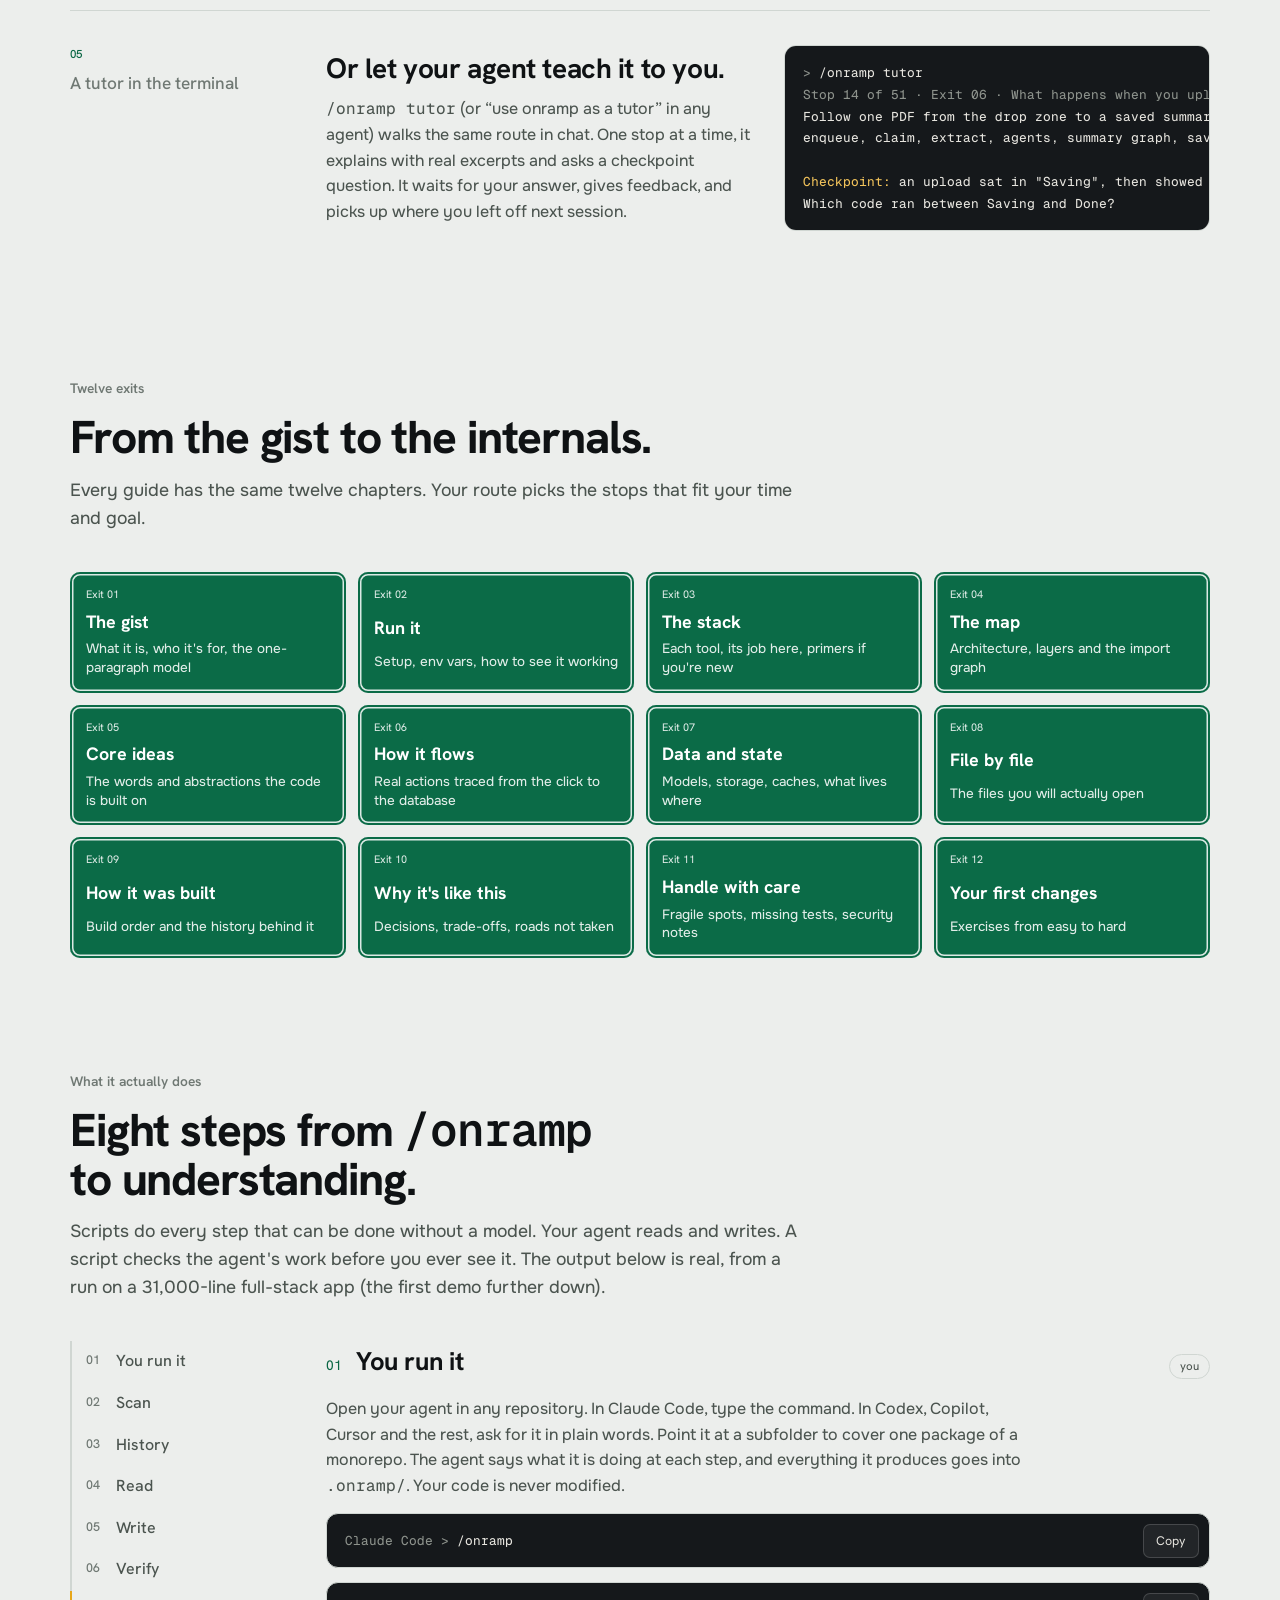
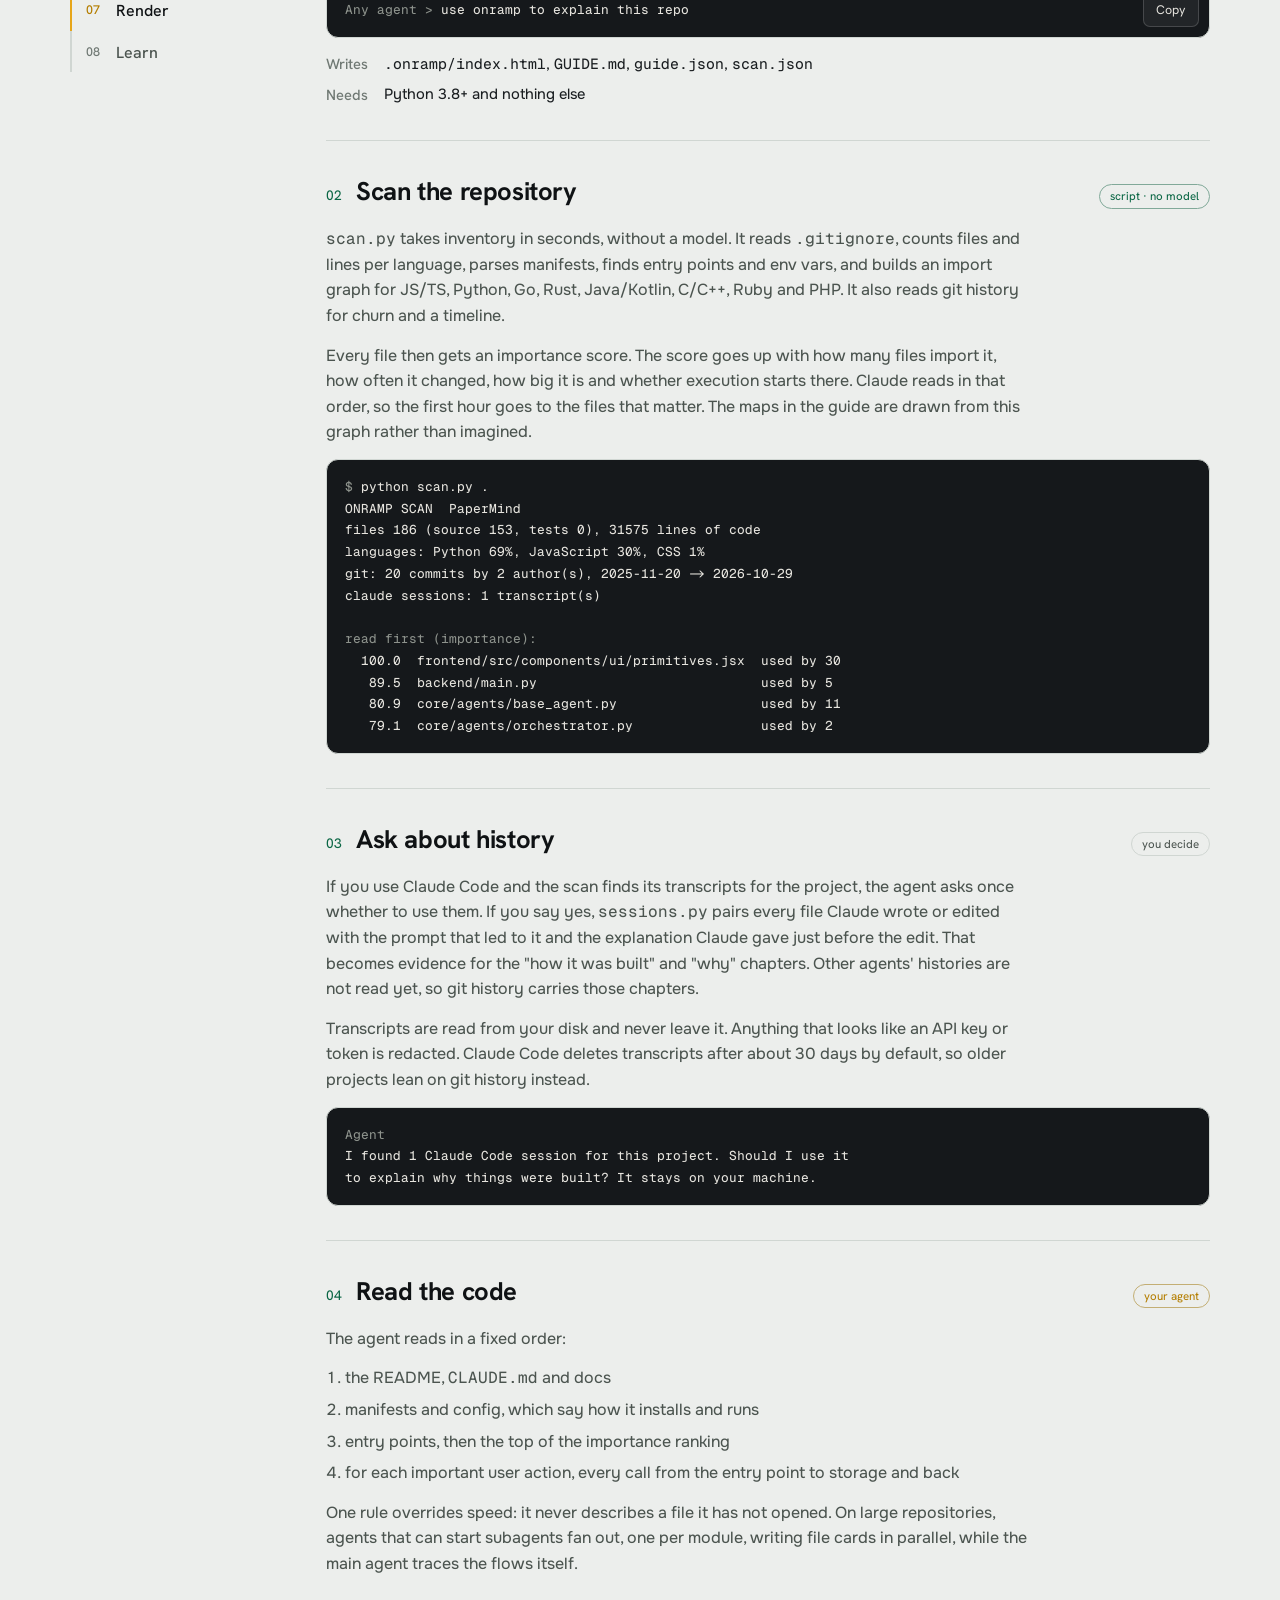
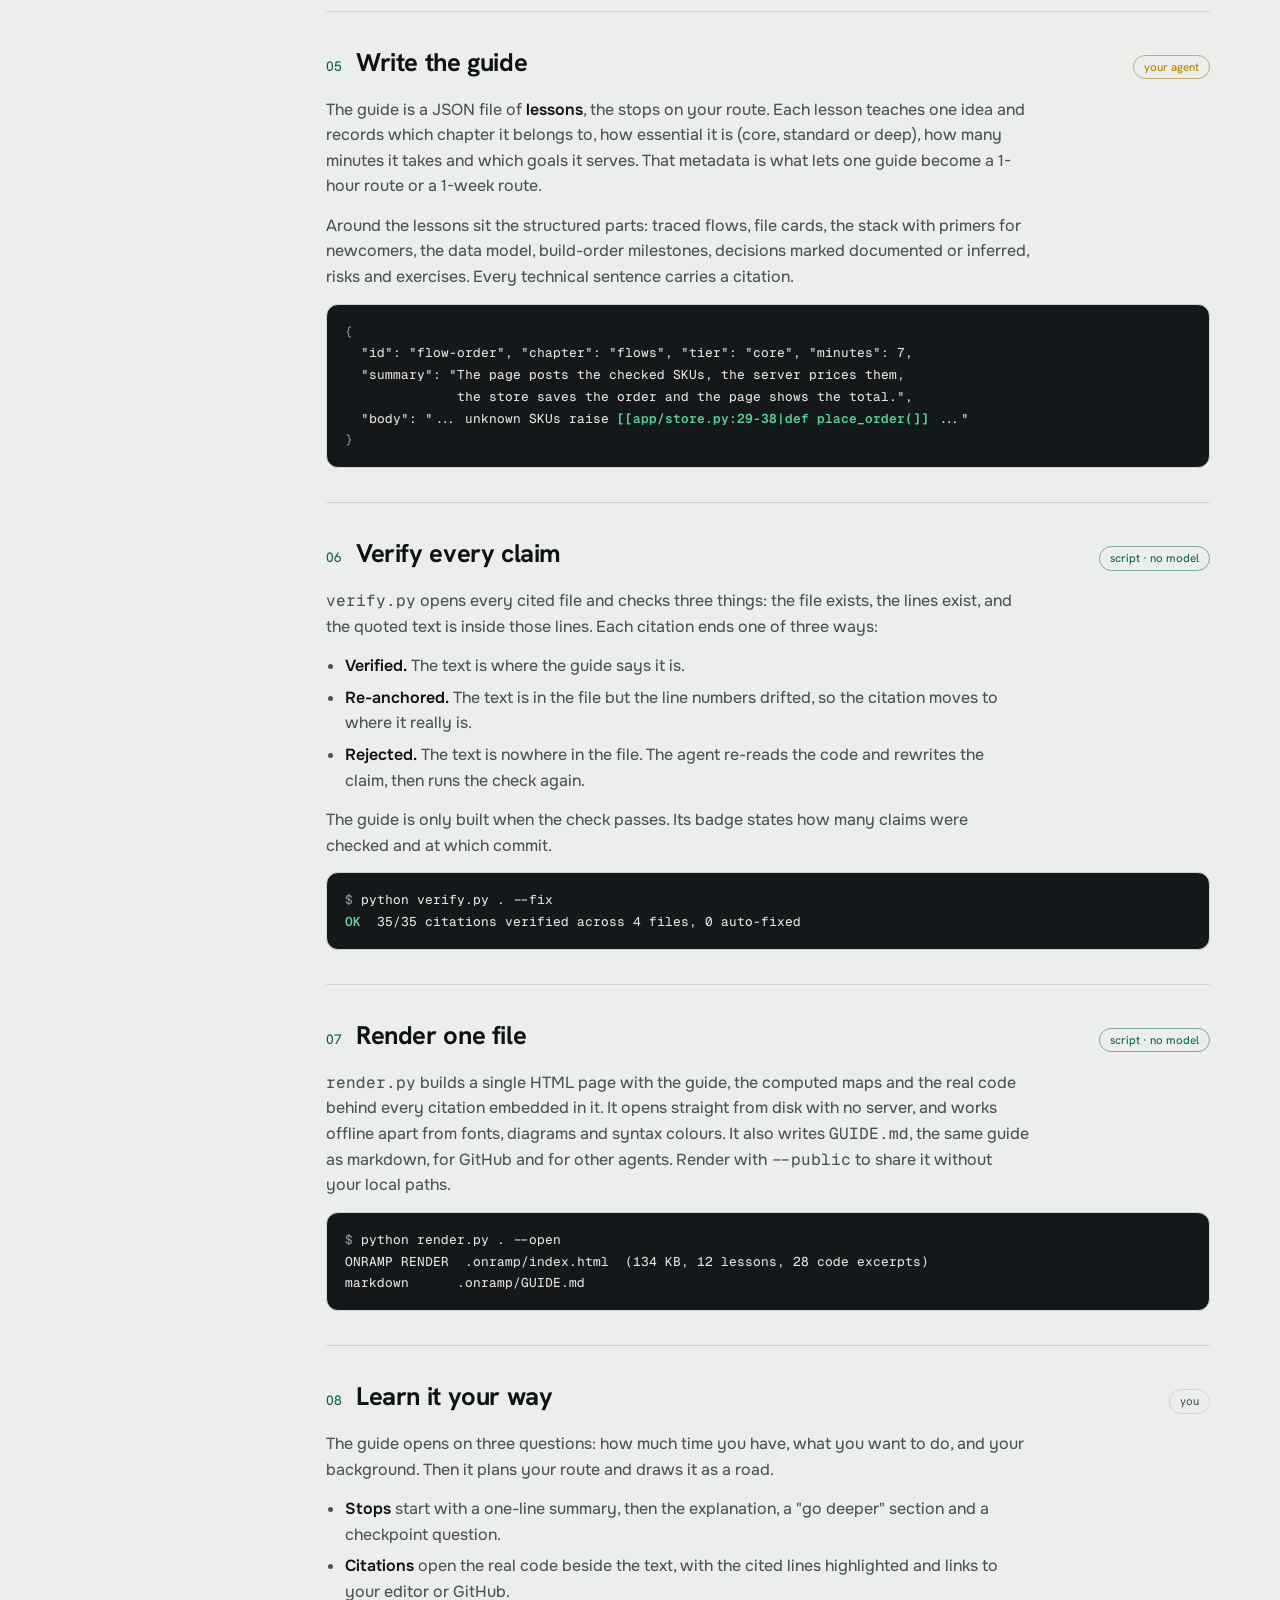
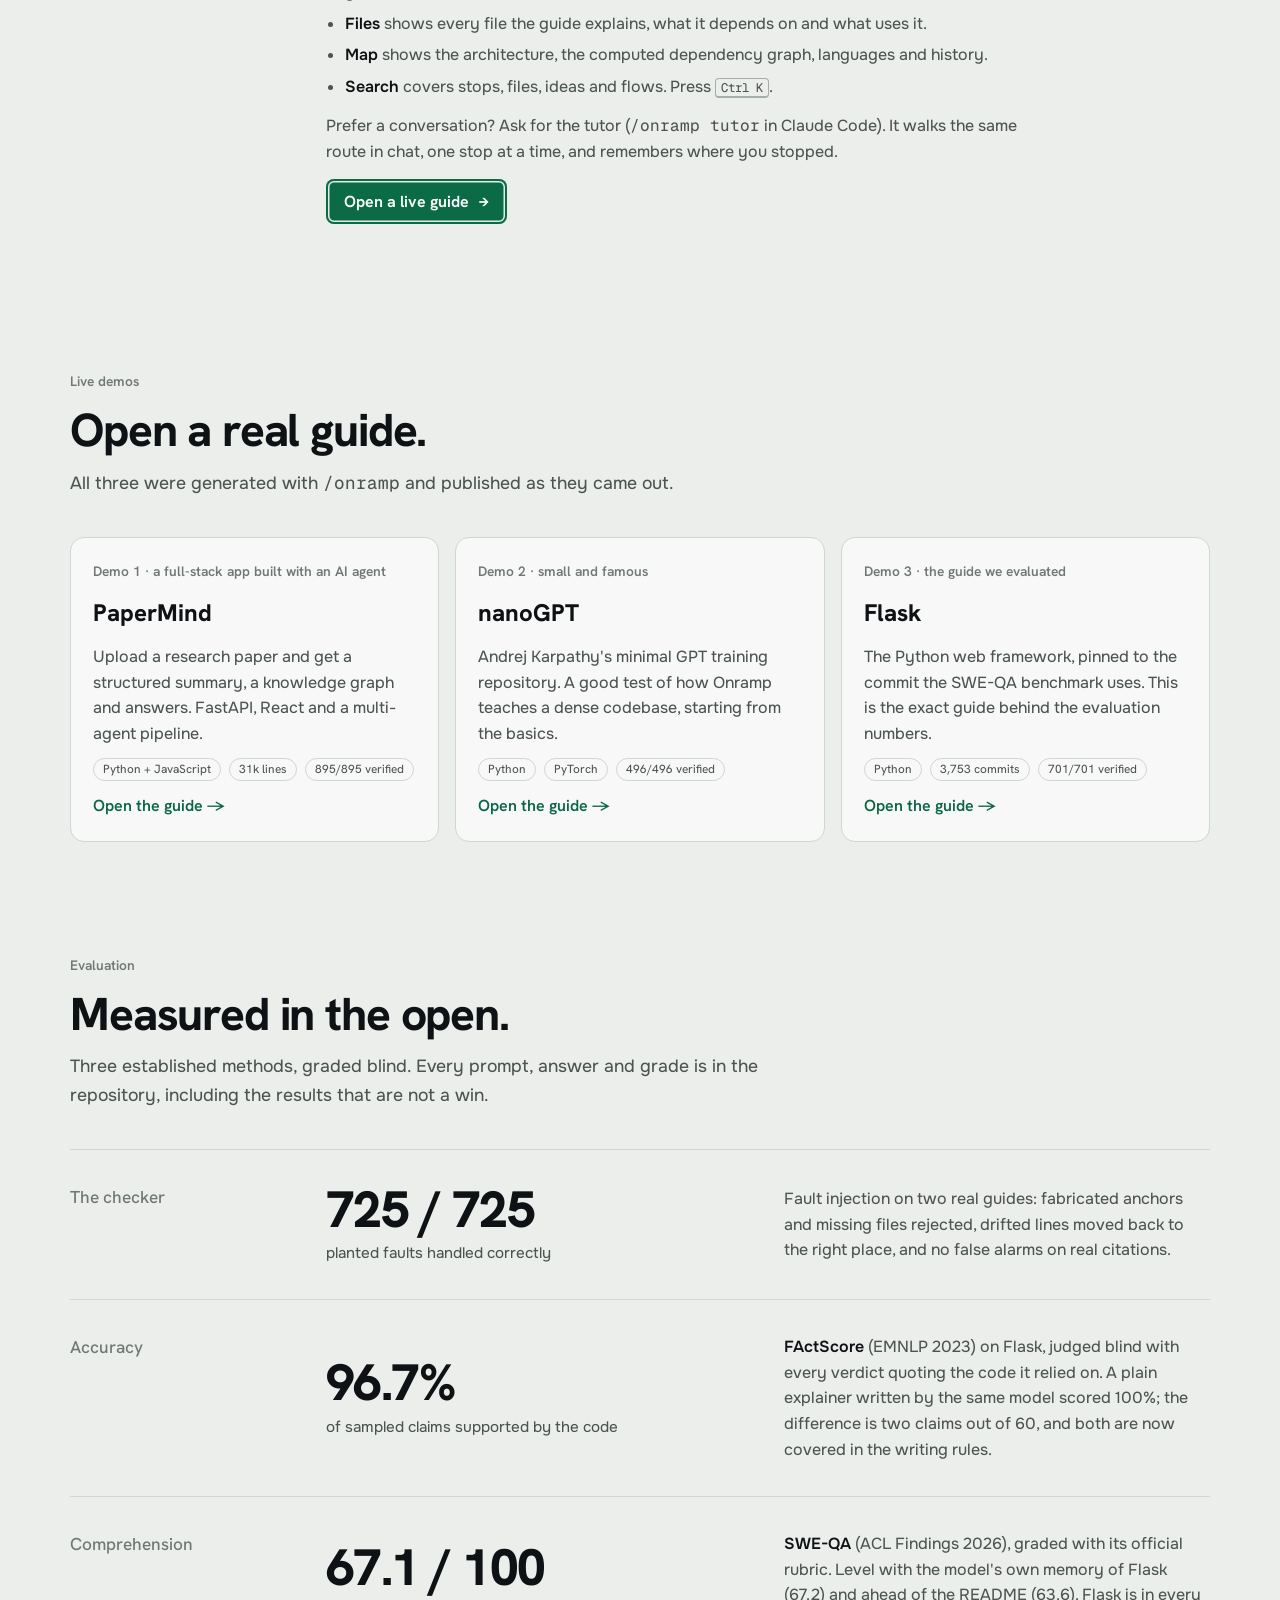
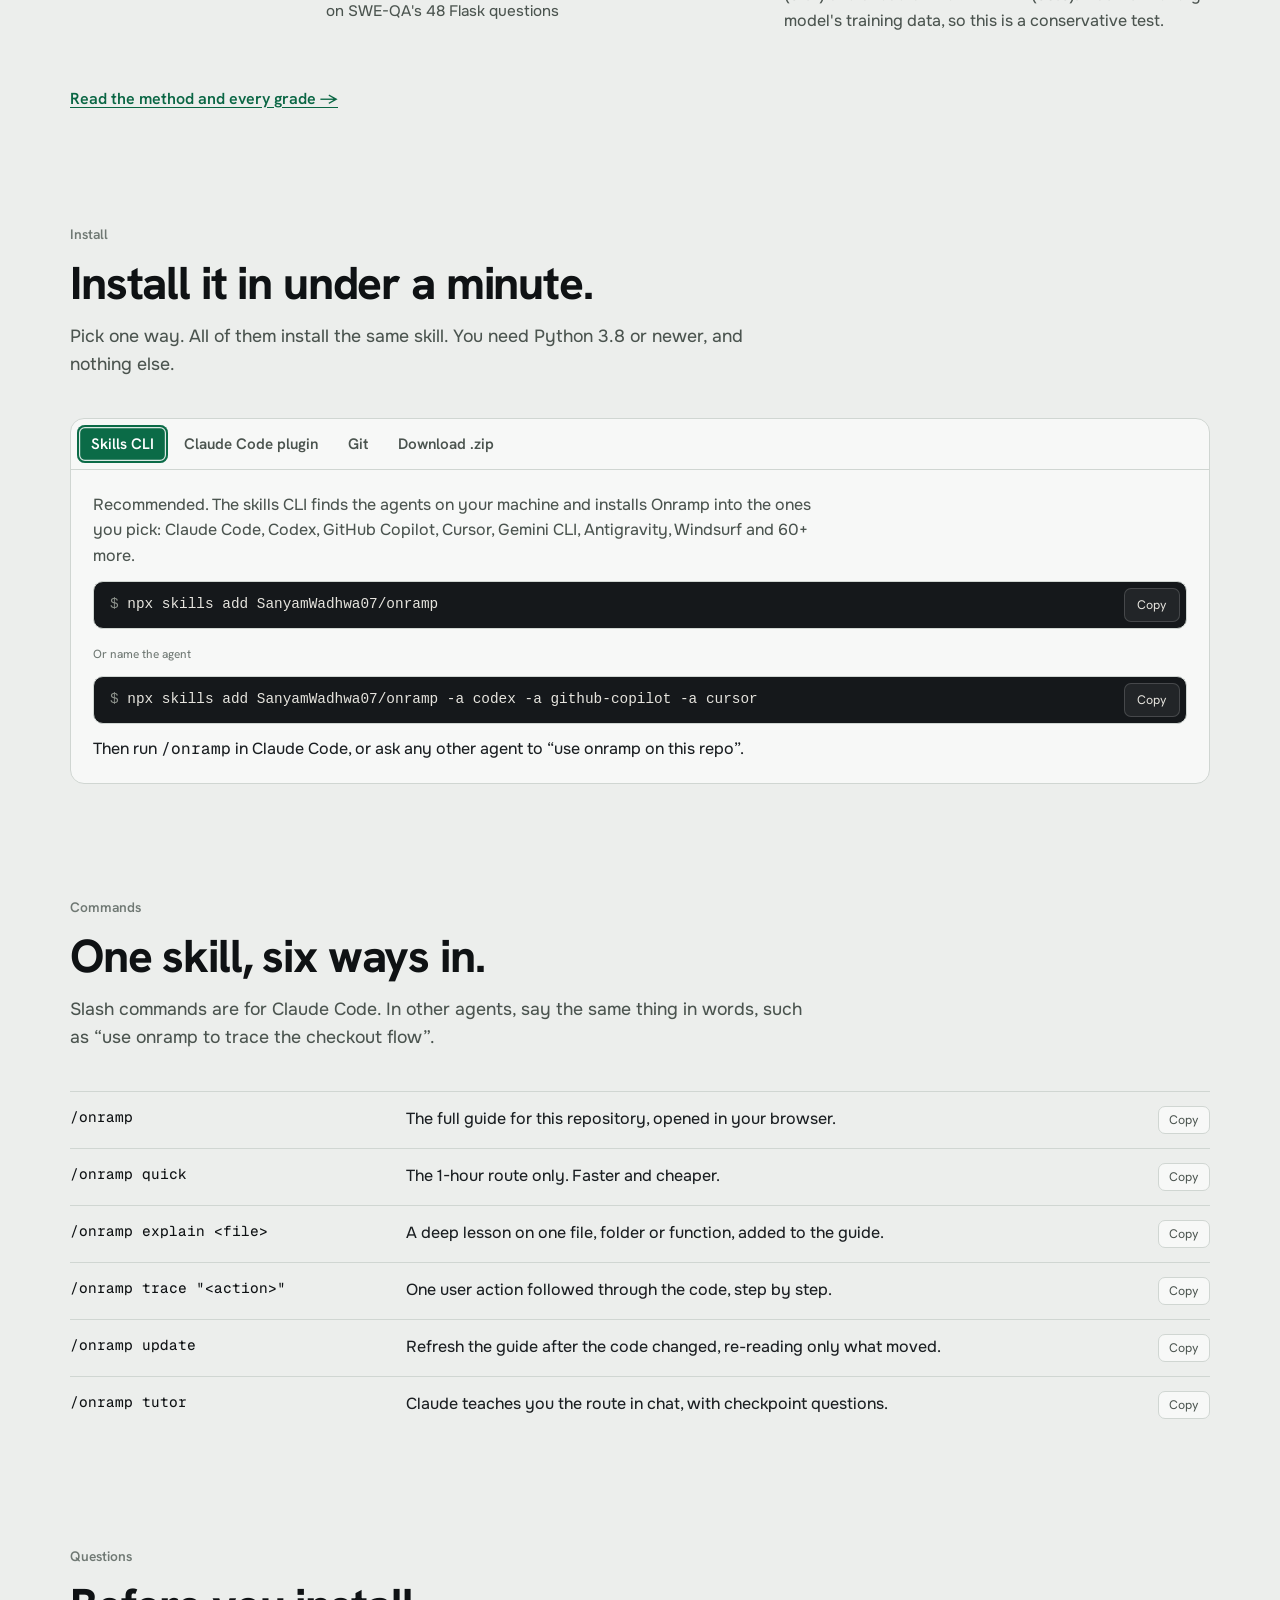
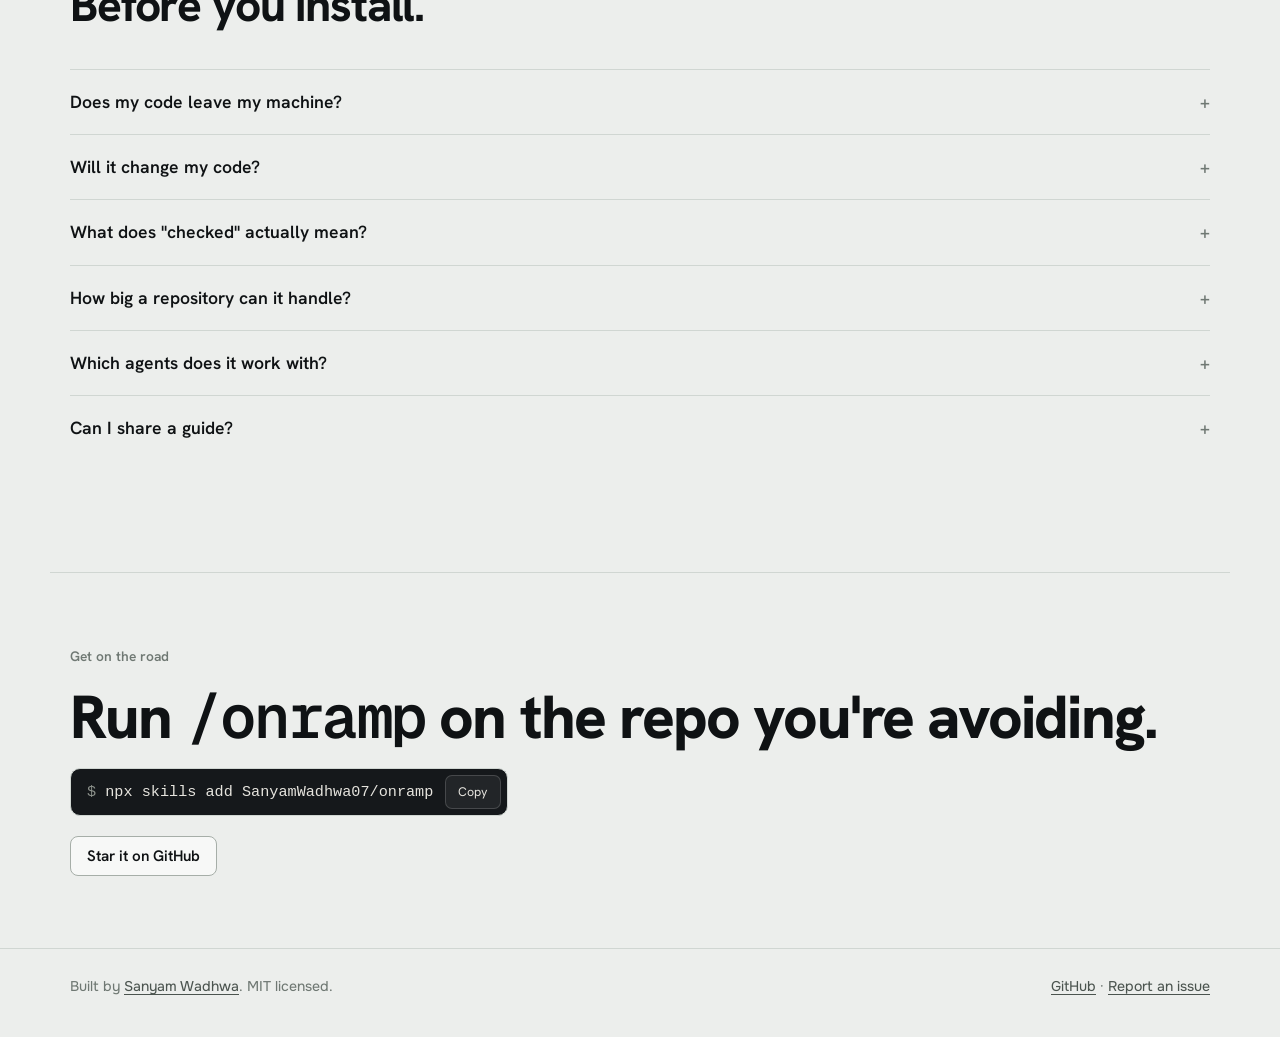
==== commit ecb6f8b3: "evals: publish results honestly in the report, README and site - fault injection: 725/725 planted fa" ====
--- a/docs/index.html
+++ b/docs/index.html
@@ -226,6 +226,12 @@
 .works p { color: var(--muted); font-family: var(--font-head); font-weight: 500; }
 @media (max-width: 960px) { .works { grid-template-columns: minmax(0, 1fr); gap: 6px; } }
 
+/* evaluation */
+.stat { display: grid; gap: 6px; align-content: center; }
+.stat b { font-family: var(--font-head); font-weight: 800; font-size: clamp(2.2rem, 4vw, 3.2rem); line-height: 1; letter-spacing: -0.03em; color: var(--ink); font-variant-numeric: tabular-nums; }
+.stat span { color: var(--muted); font-size: 0.95rem; }
+.evals-link { margin-top: 18px; font-family: var(--font-head); font-weight: 600; }
+
 /* install */
 .install-box { border: 1px solid var(--border); border-radius: 14px; background: var(--surface); overflow: hidden; }
 .tabs { display: flex; gap: 2px; padding: 6px; border-bottom: 1px solid var(--border); overflow-x: auto; scrollbar-width: none; }
@@ -297,6 +303,7 @@
       <a href="#features">Features</a>
       <a href="#how">How it works</a>
       <a href="#demos">Demos</a>
+      <a href="#evals">Evaluation</a>
       <a href="#install">Install</a>
     </nav>
     <div class="nav-right">
@@ -560,6 +567,27 @@
         <span class="go">Open the guide &rarr;</span>
       </a>
     </div>
+  </section>
+
+  <section class="wrap block" id="evals">
+    <div class="block-head">
+      <span class="eyebrow">Evaluation</span>
+      <h2>Measured in the open.</h2>
+      <p>Three established methods, graded blind. Every prompt, answer and grade is in the repository, including the results that are not a win.</p>
+    </div>
+    <div class="row"><div class="label">The checker</div><div class="content">
+      <div class="stat"><b>725 / 725</b><span>planted faults handled correctly</span></div>
+      <div class="text"><p>Fault injection on two real guides: fabricated anchors and missing files rejected, drifted lines moved back to the right place, and no false alarms on real citations.</p></div>
+    </div></div>
+    <div class="row"><div class="label">Accuracy</div><div class="content">
+      <div class="stat"><b>96.7%</b><span>of sampled claims supported by the code</span></div>
+      <div class="text"><p><strong>FActScore</strong> (EMNLP 2023) on Flask, judged blind with every verdict quoting the code it relied on. A plain explainer written by the same model scored 100%; the difference is two claims out of 60, and both are now covered in the writing rules.</p></div>
+    </div></div>
+    <div class="row"><div class="label">Comprehension</div><div class="content">
+      <div class="stat"><b>67.1 / 100</b><span>on SWE-QA's 48 Flask questions</span></div>
+      <div class="text"><p><strong>SWE-QA</strong> (ACL Findings 2026), graded with its official rubric. Level with the model's own memory of Flask (67.2) and ahead of the README (63.6). Flask is in every model's training data, so this is a conservative test.</p></div>
+    </div></div>
+    <p class="evals-link"><a href="https://github.com/SanyamWadhwa07/onramp/tree/main/evals">Read the method and every grade &rarr;</a></p>
   </section>
 
   <section class="wrap block" id="install">
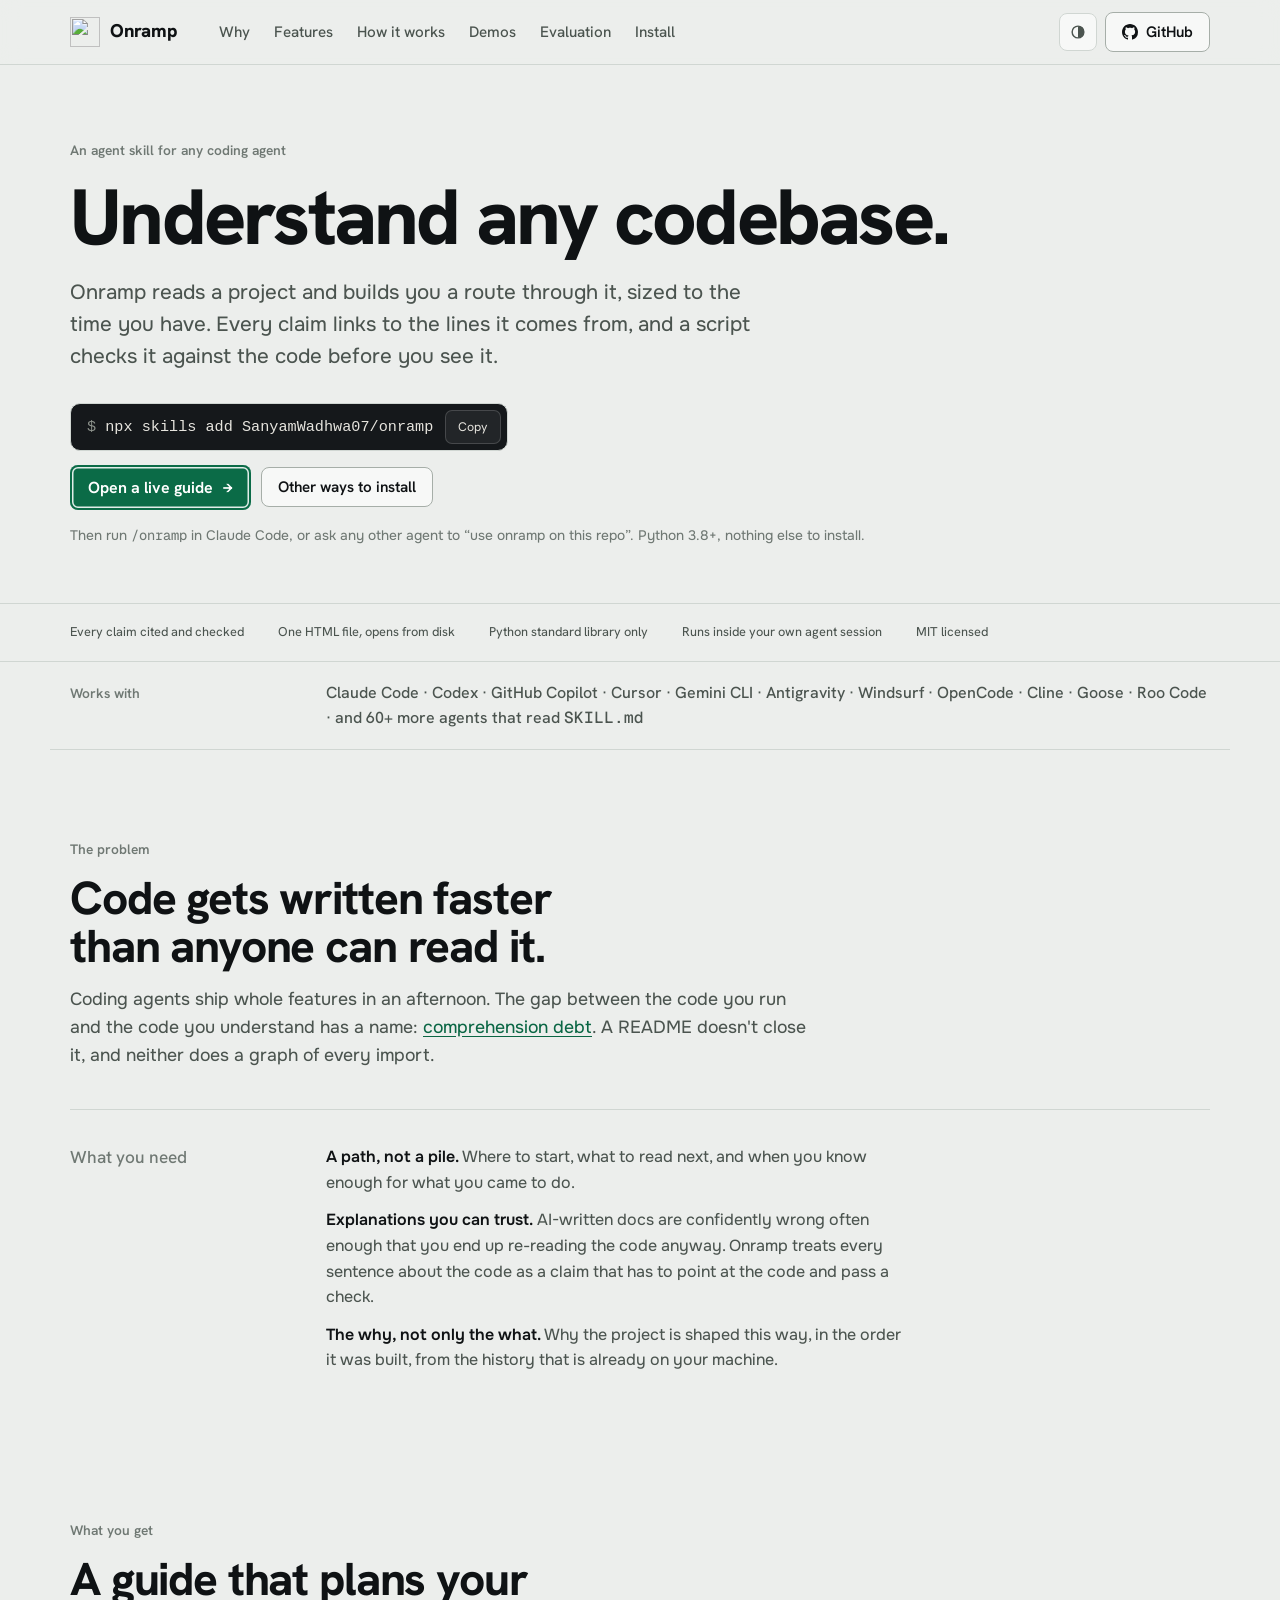
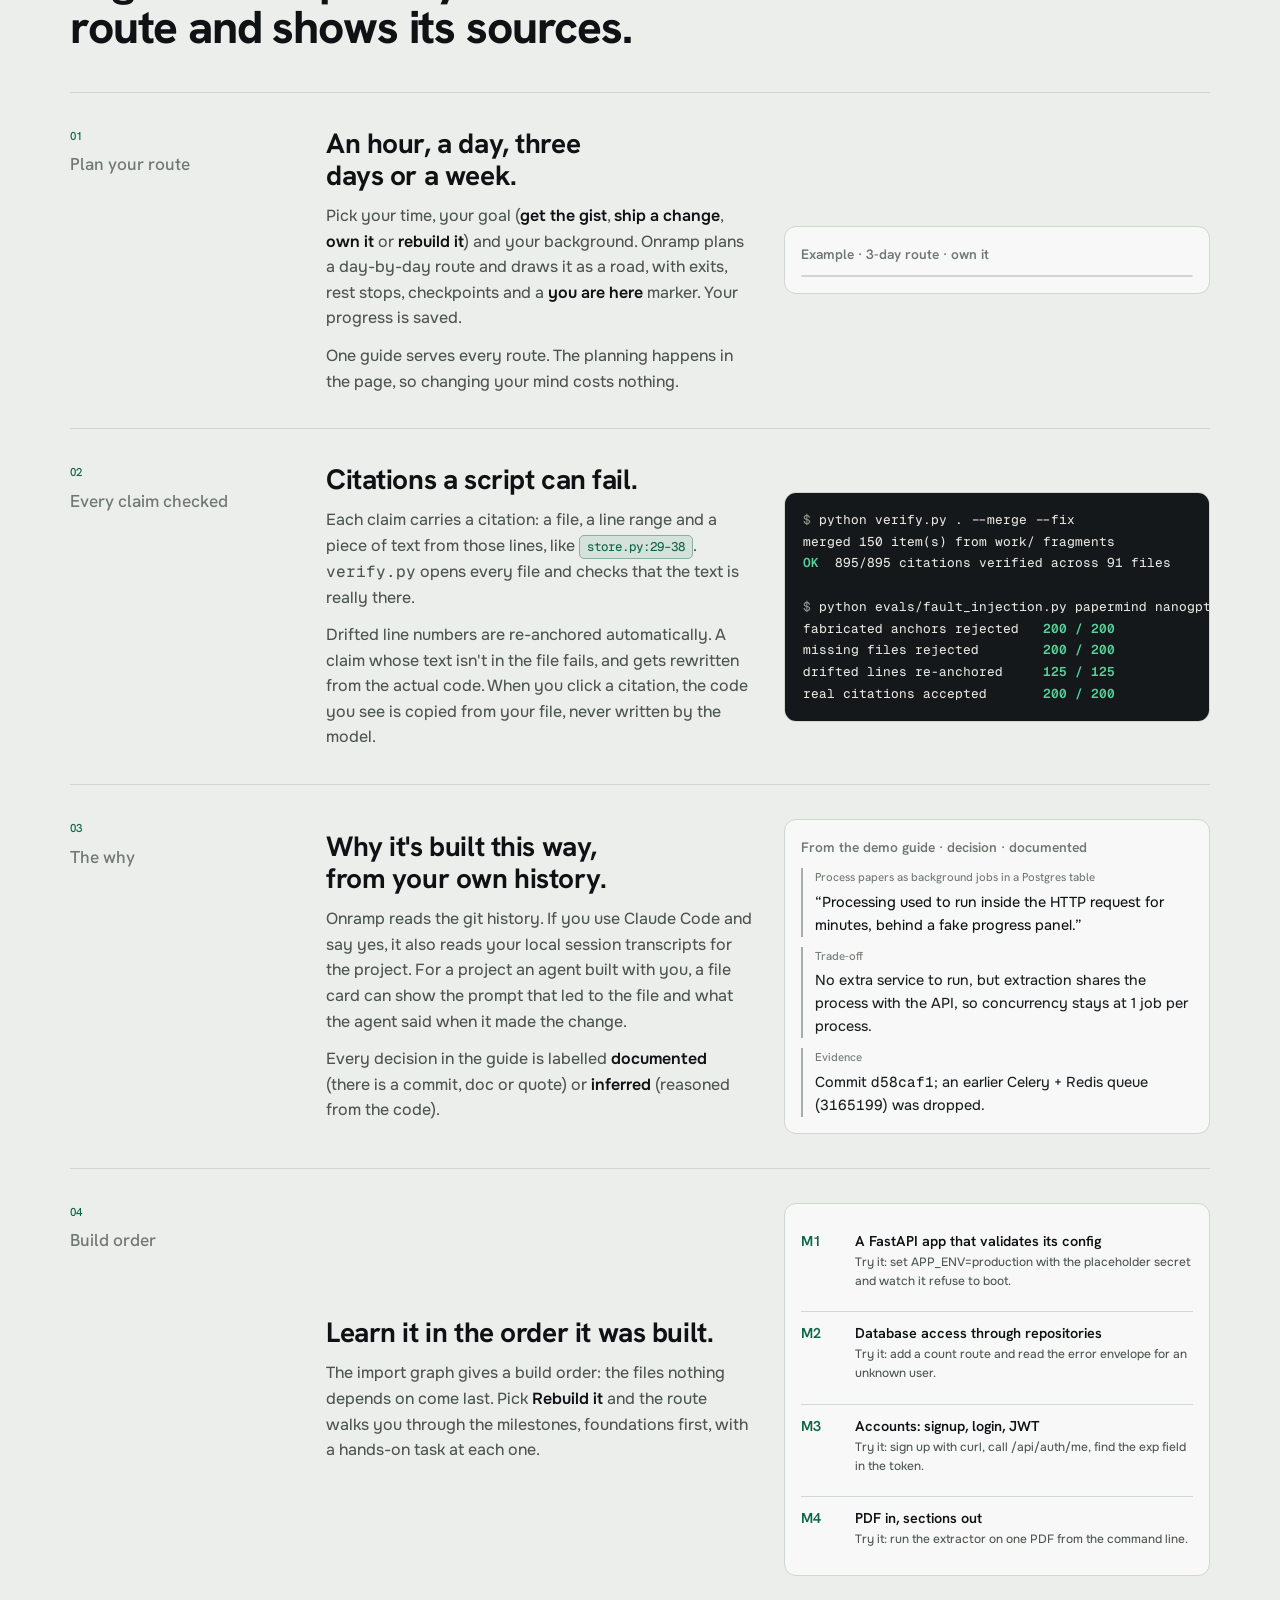
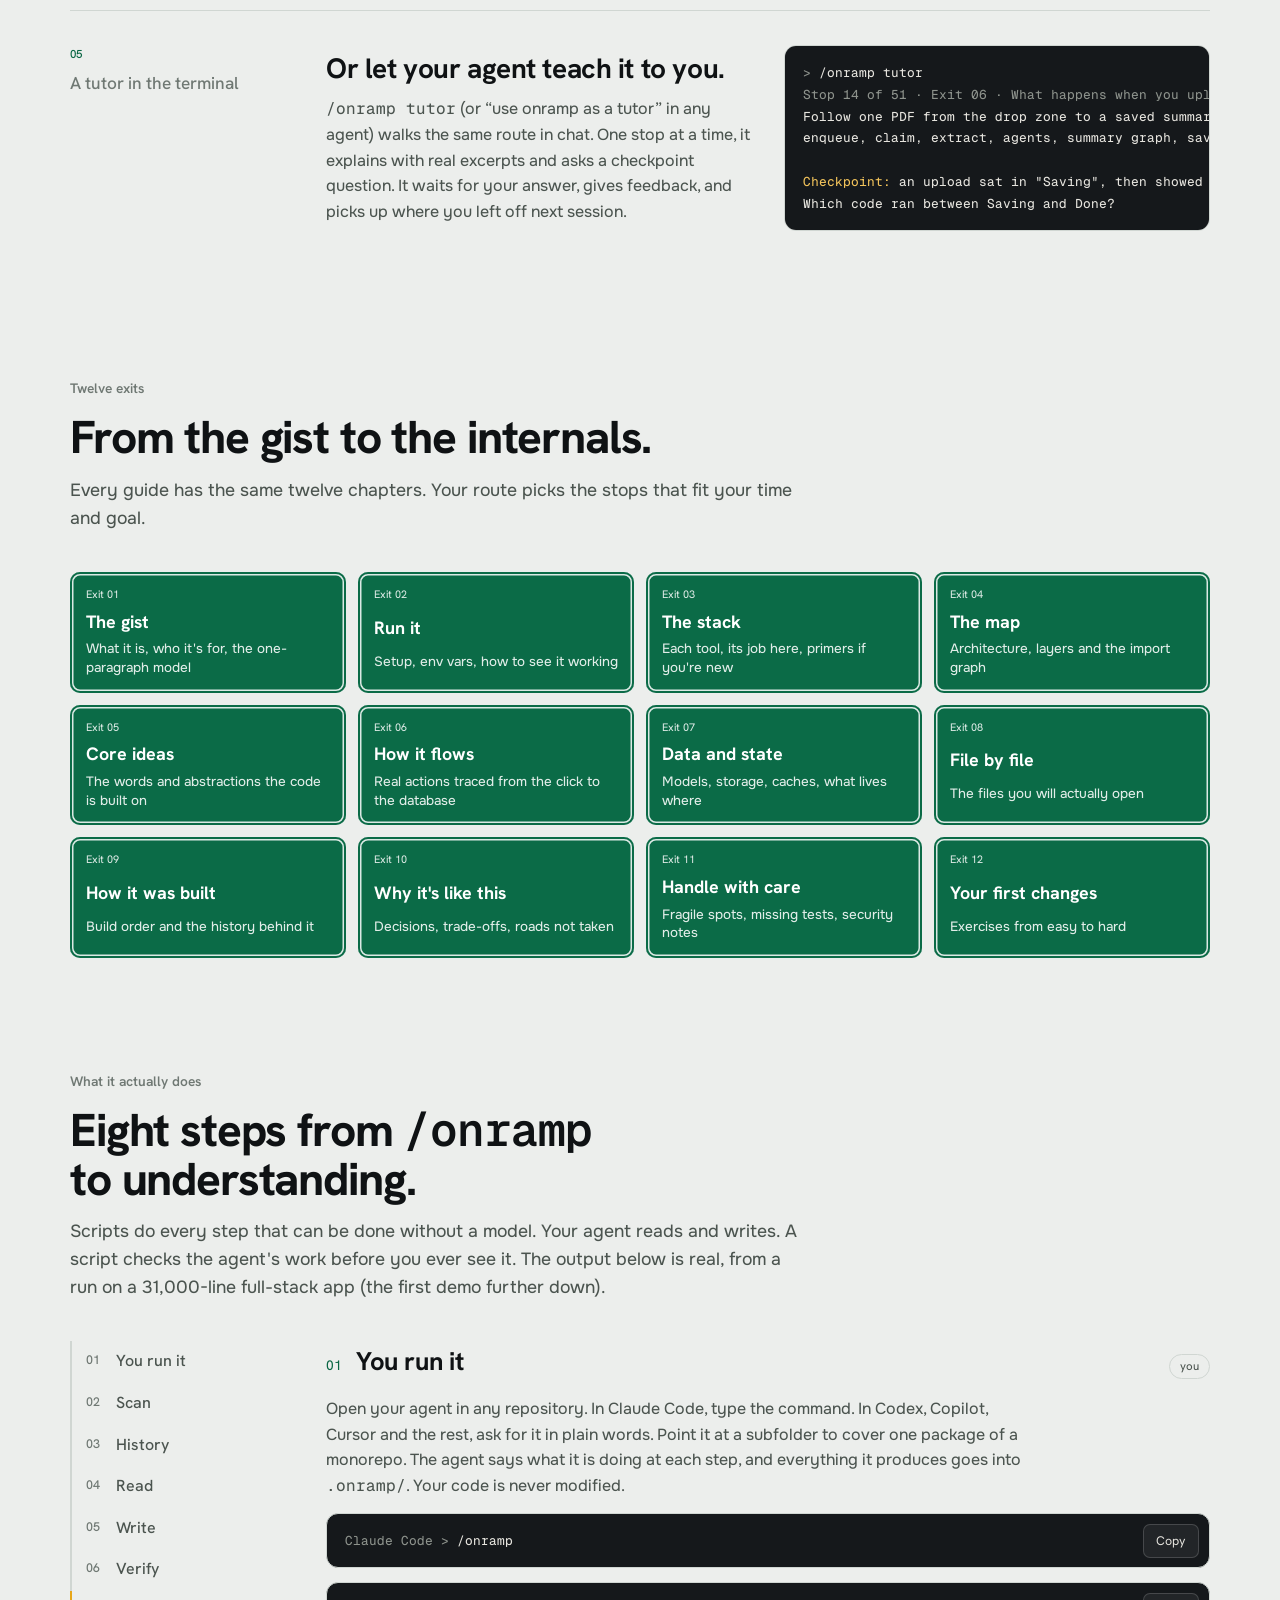
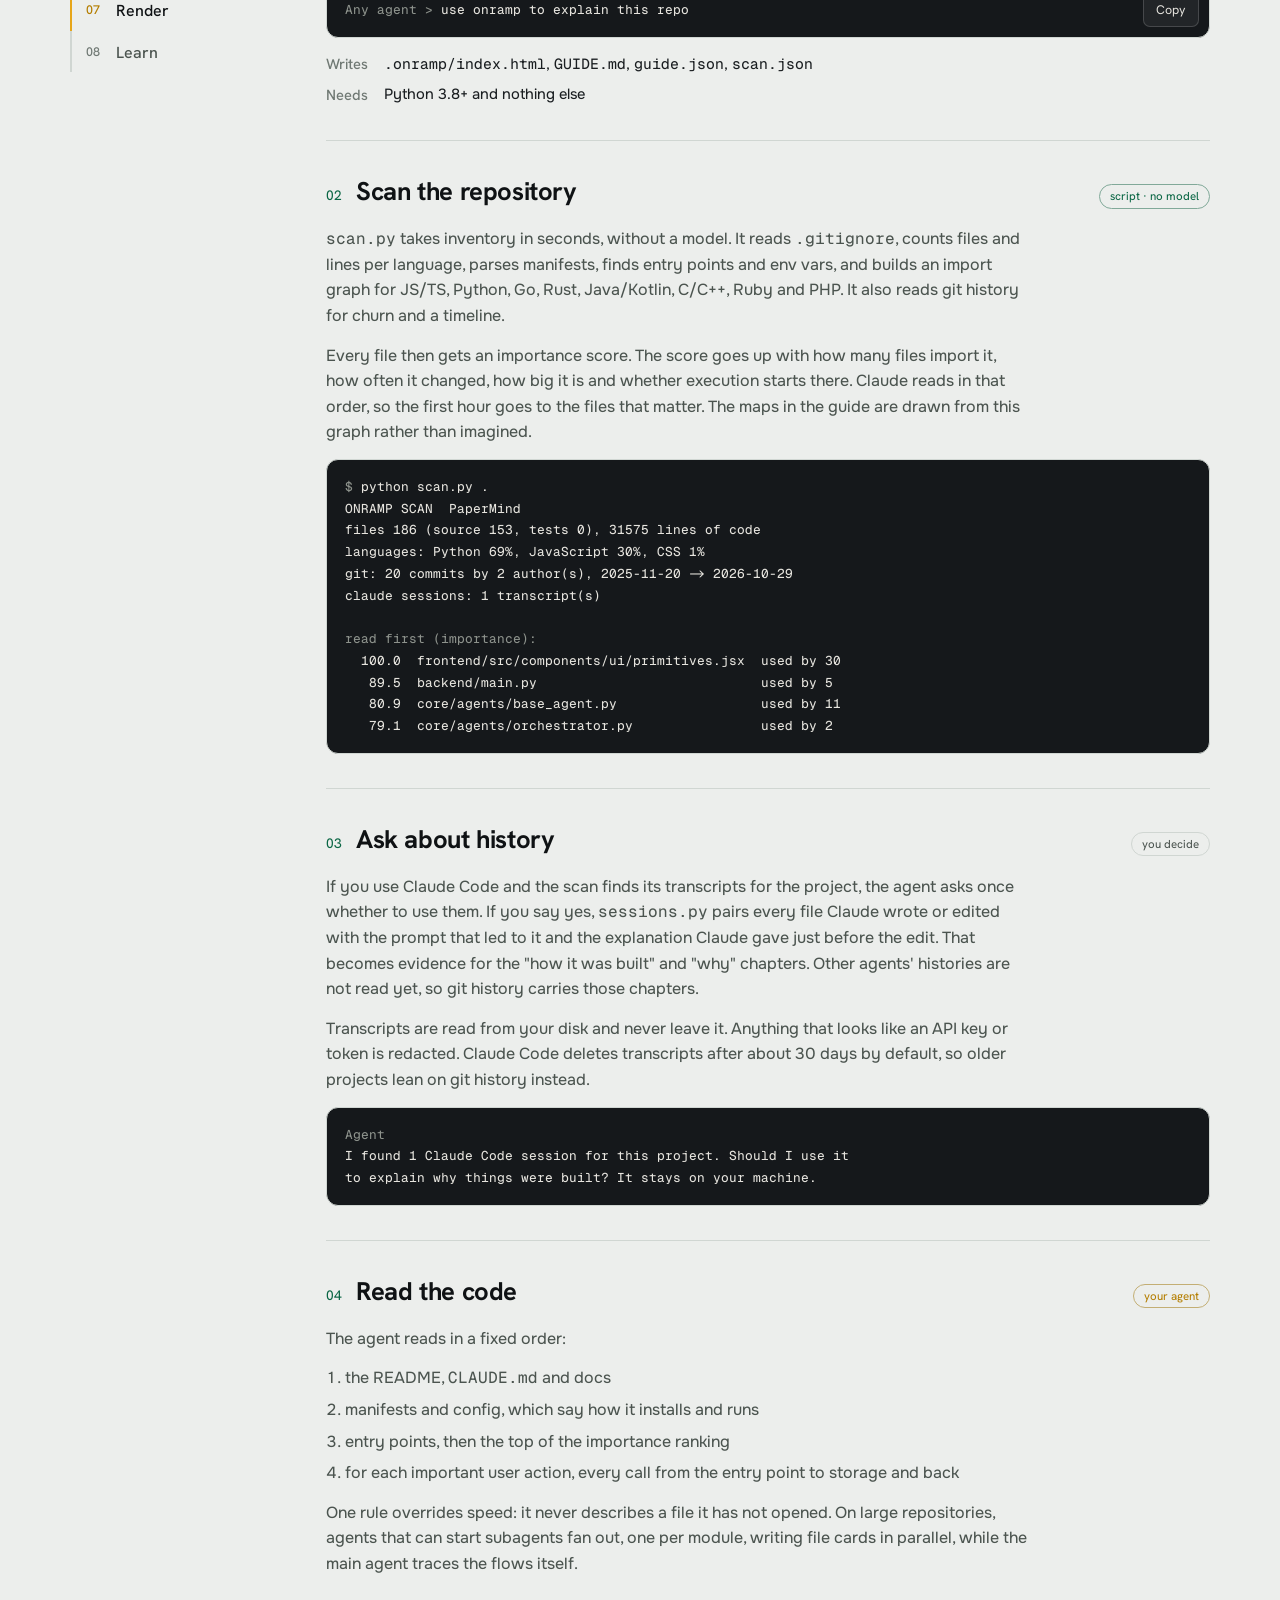
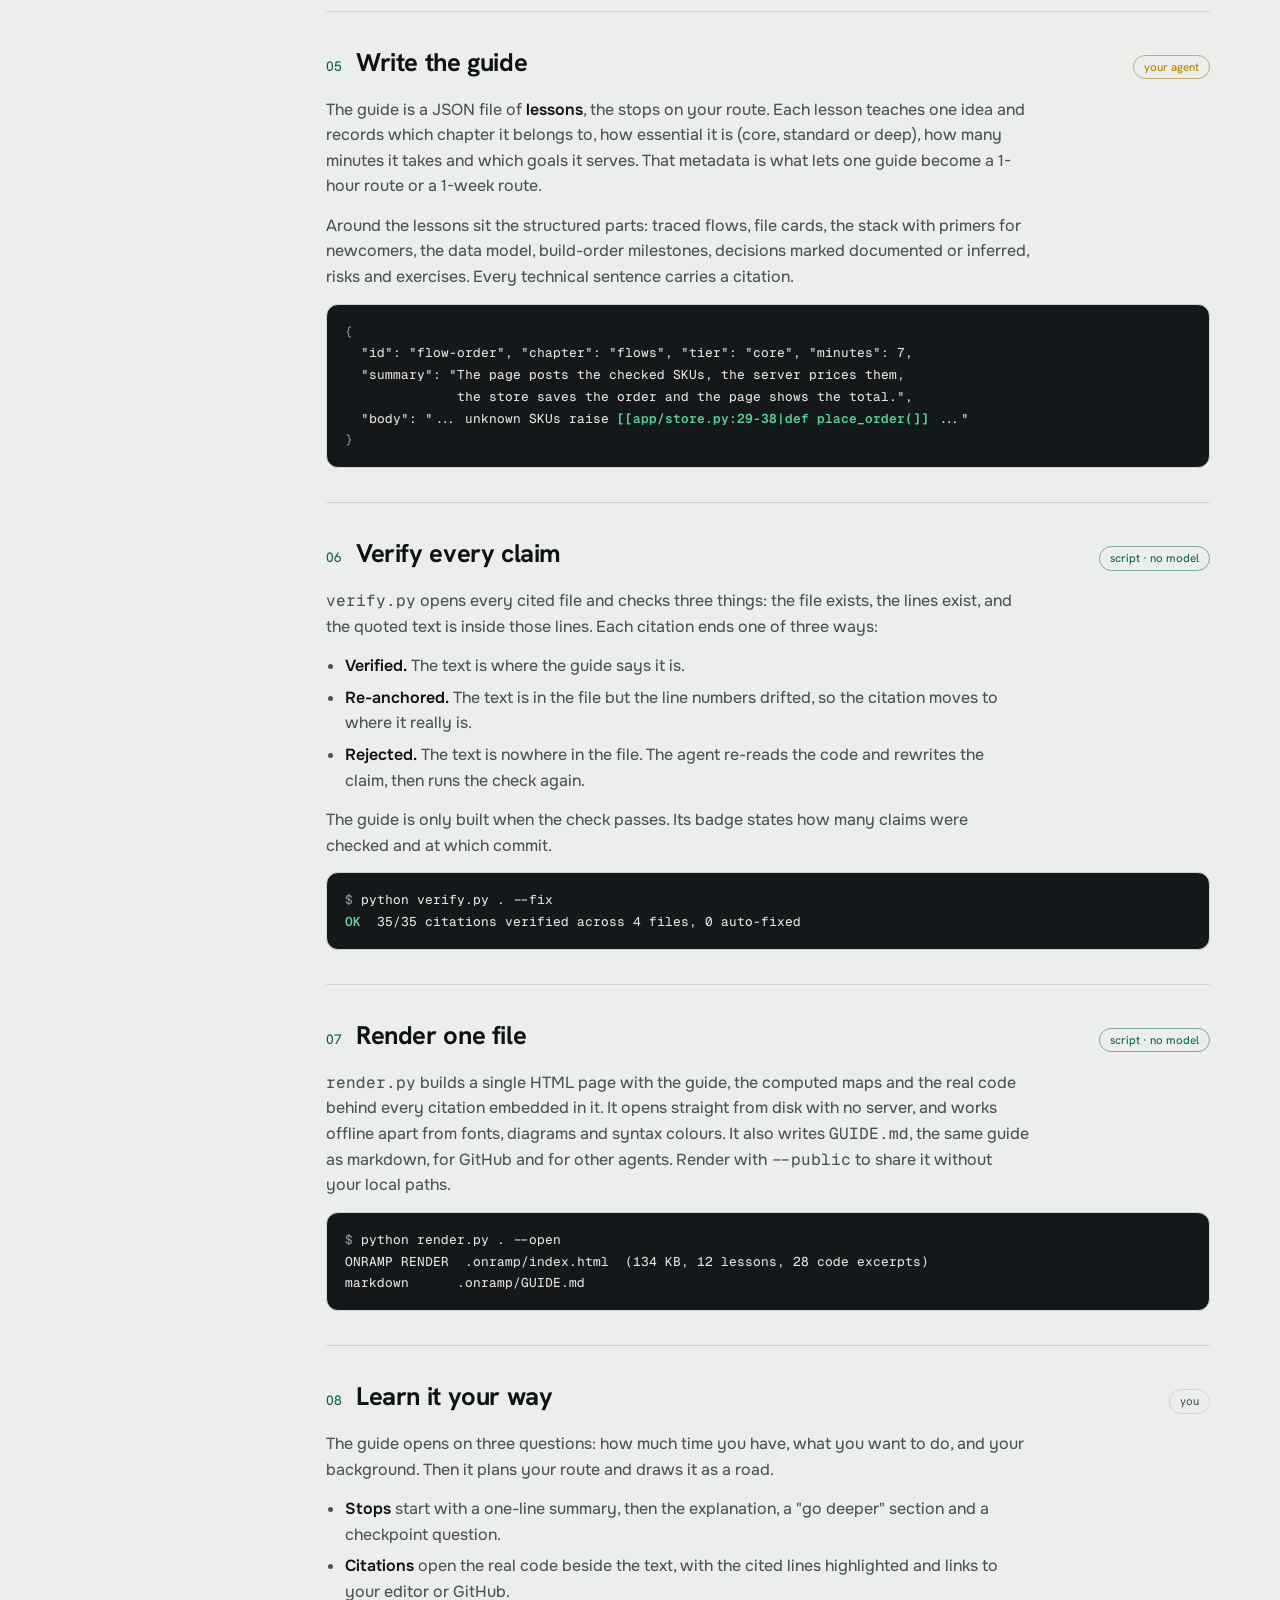
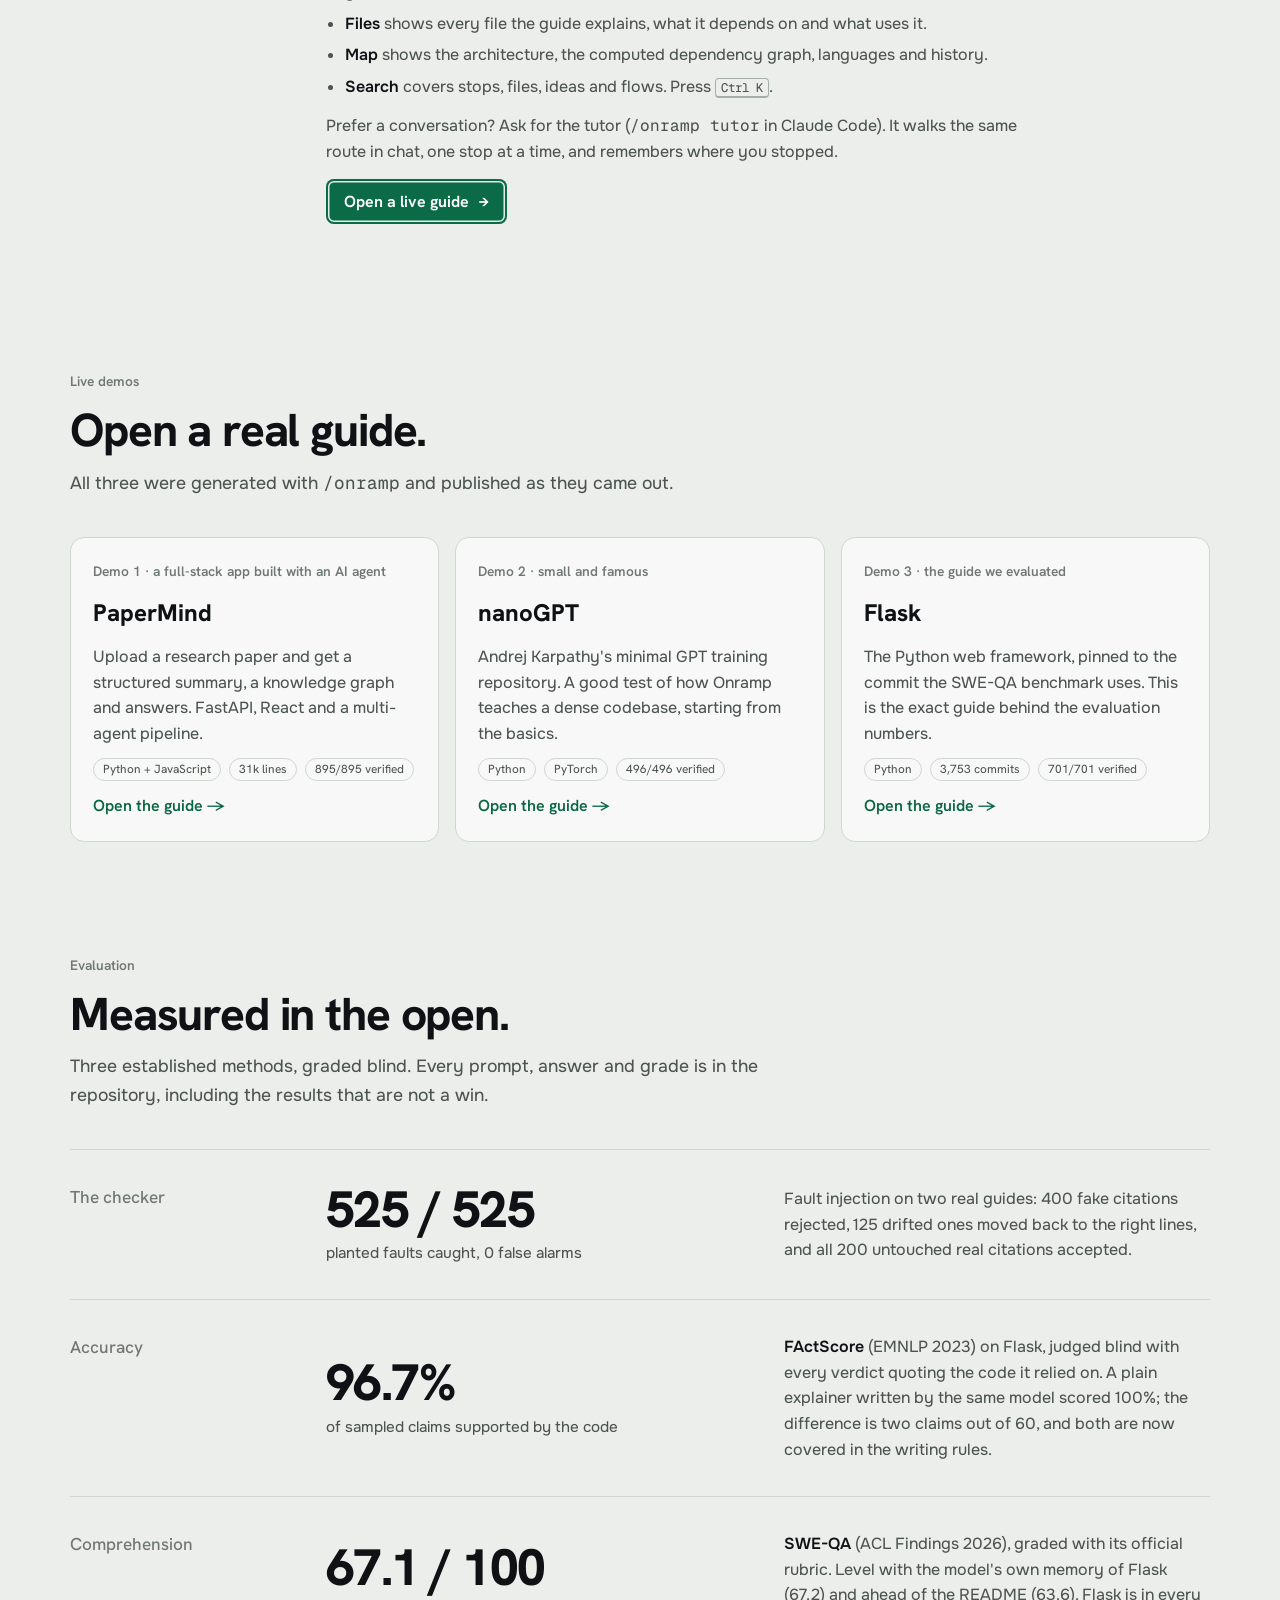
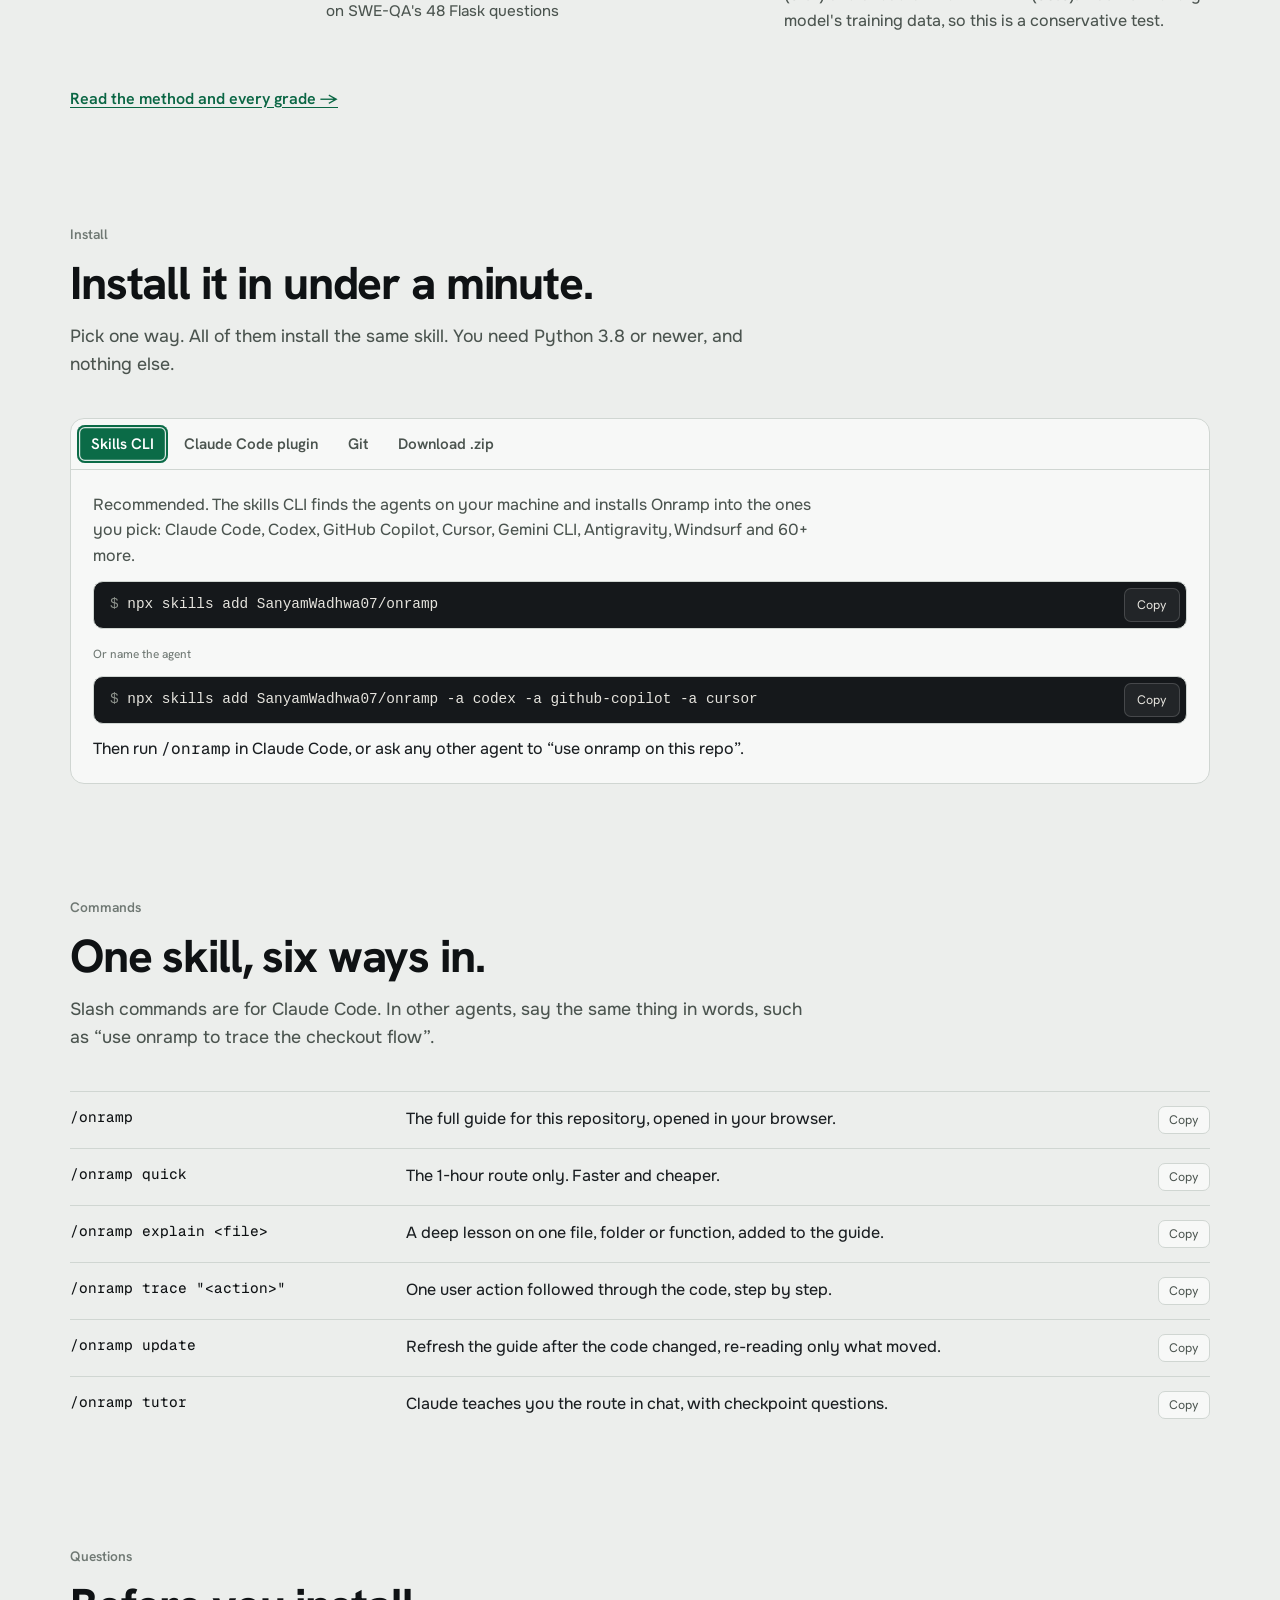
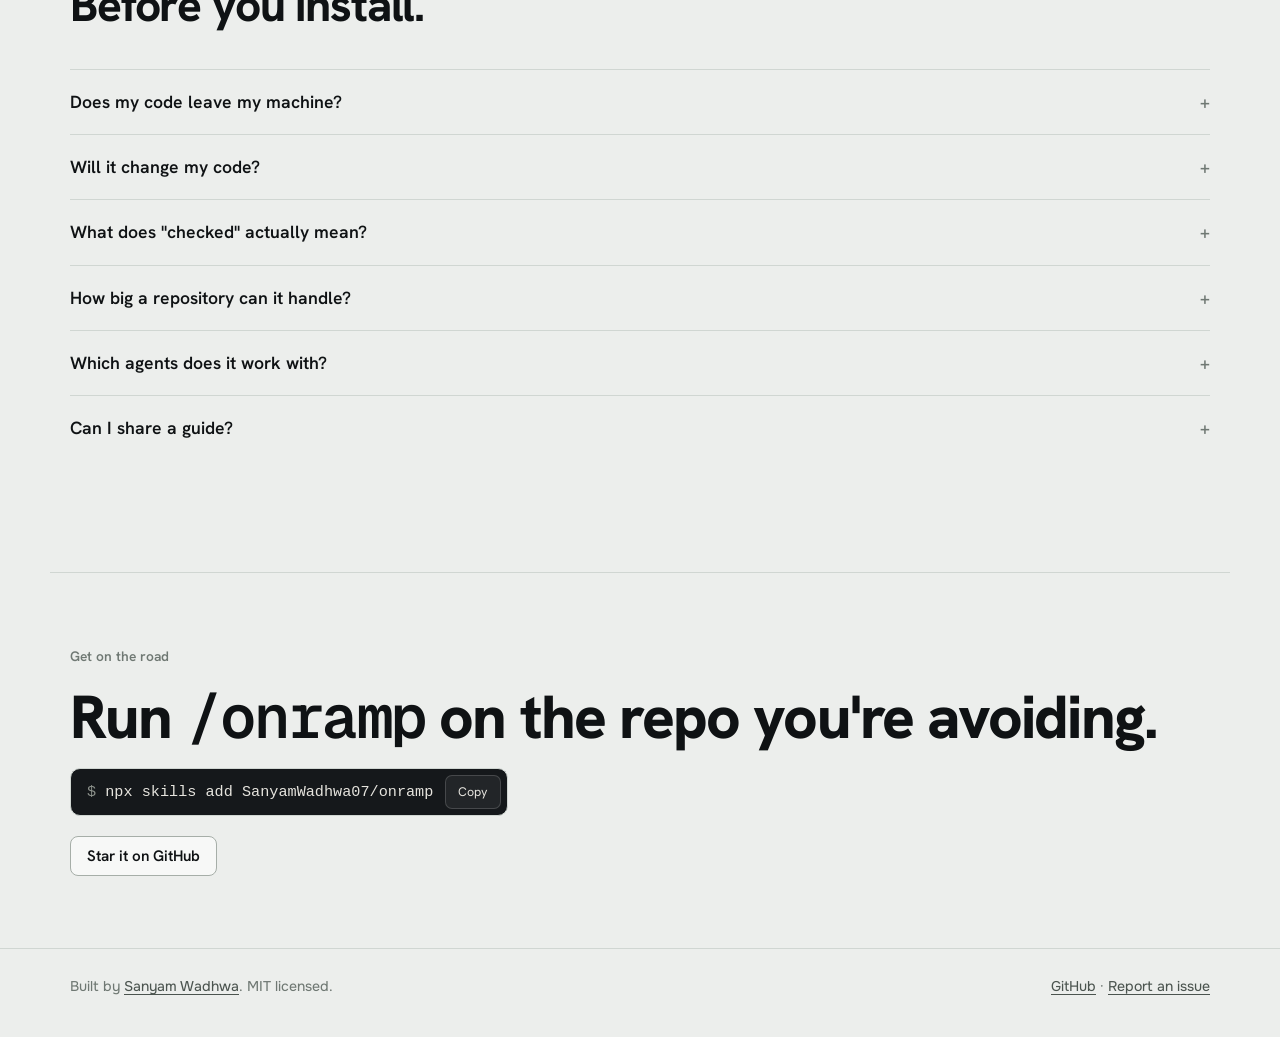
==== commit 102b5f11: "docs: fault injection is 525 planted faults plus 200 untouched controls Co-Authored-By: Claude Opus " ====
--- a/docs/index.html
+++ b/docs/index.html
@@ -576,8 +576,8 @@
       <p>Three established methods, graded blind. Every prompt, answer and grade is in the repository, including the results that are not a win.</p>
     </div>
     <div class="row"><div class="label">The checker</div><div class="content">
-      <div class="stat"><b>725 / 725</b><span>planted faults handled correctly</span></div>
-      <div class="text"><p>Fault injection on two real guides: fabricated anchors and missing files rejected, drifted lines moved back to the right place, and no false alarms on real citations.</p></div>
+      <div class="stat"><b>525 / 525</b><span>planted faults caught, 0 false alarms</span></div>
+      <div class="text"><p>Fault injection on two real guides: 400 fake citations rejected, 125 drifted ones moved back to the right lines, and all 200 untouched real citations accepted.</p></div>
     </div></div>
     <div class="row"><div class="label">Accuracy</div><div class="content">
       <div class="stat"><b>96.7%</b><span>of sampled claims supported by the code</span></div>
